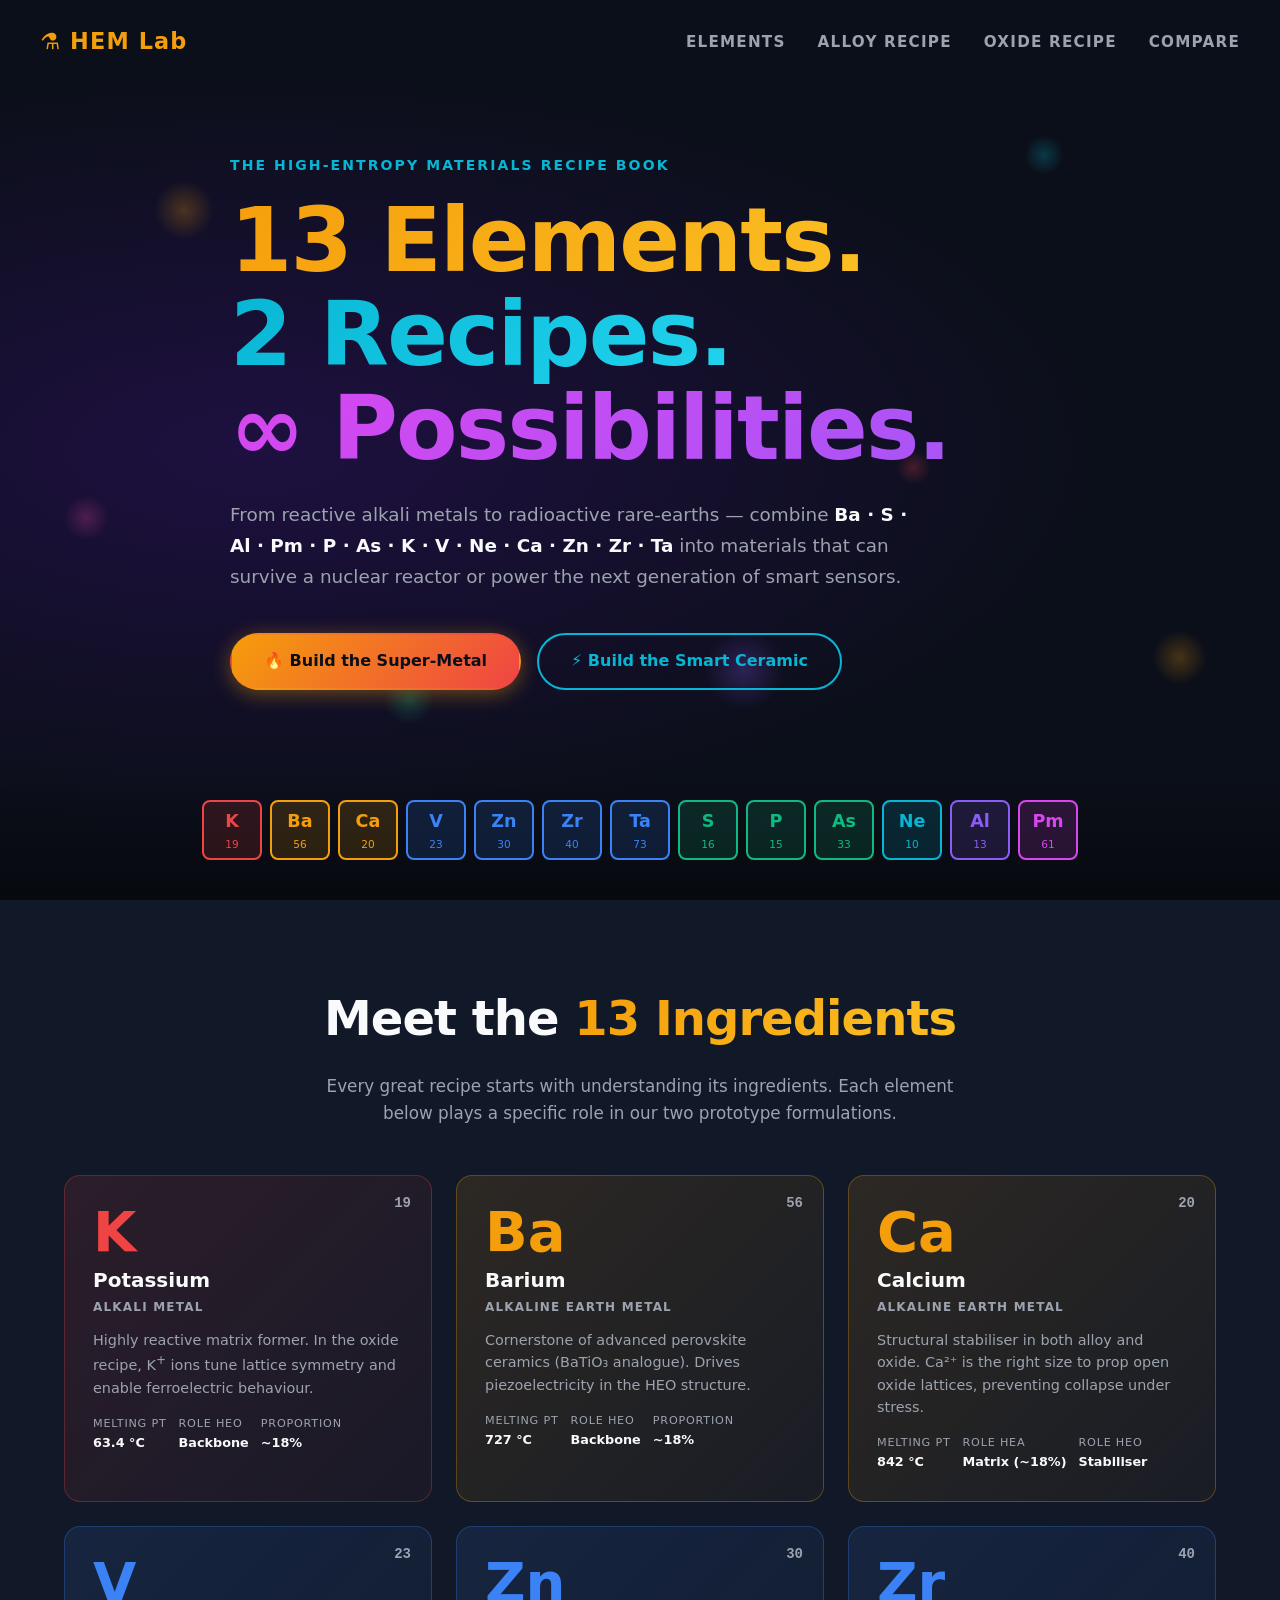
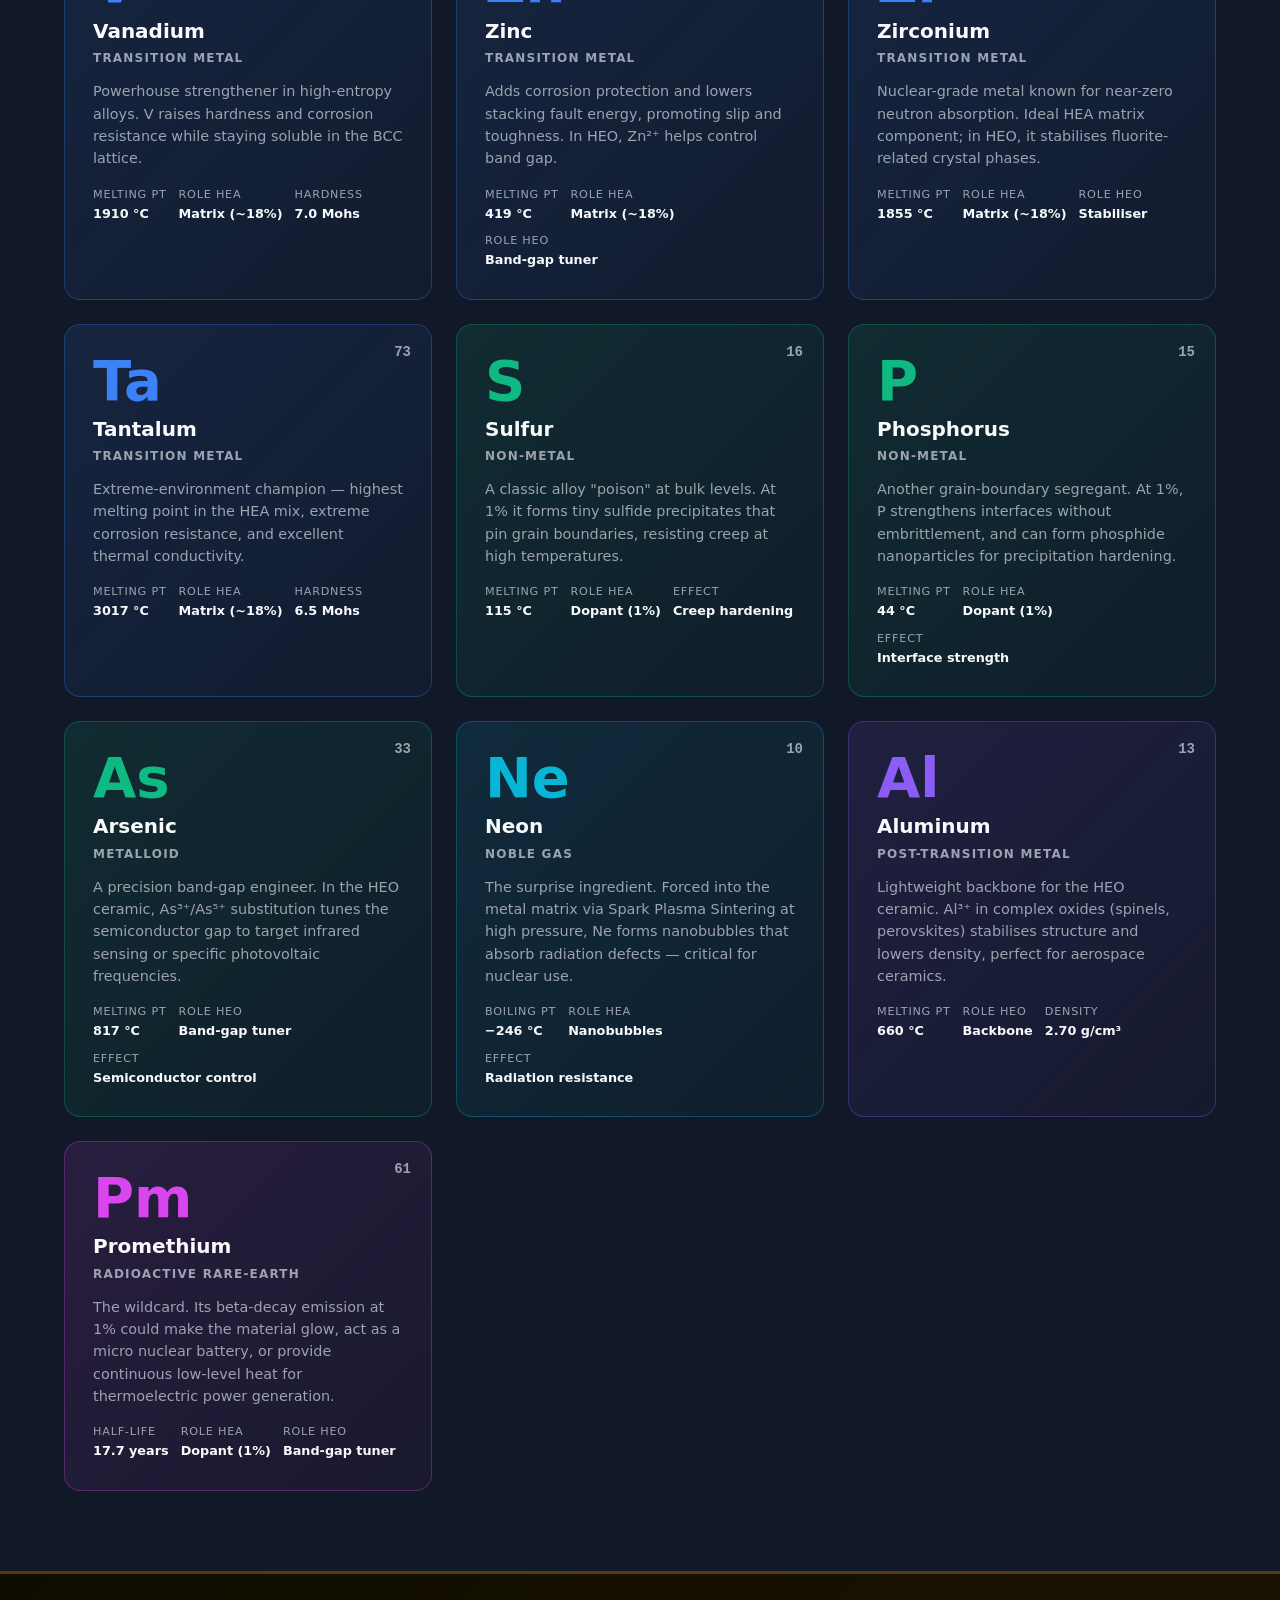
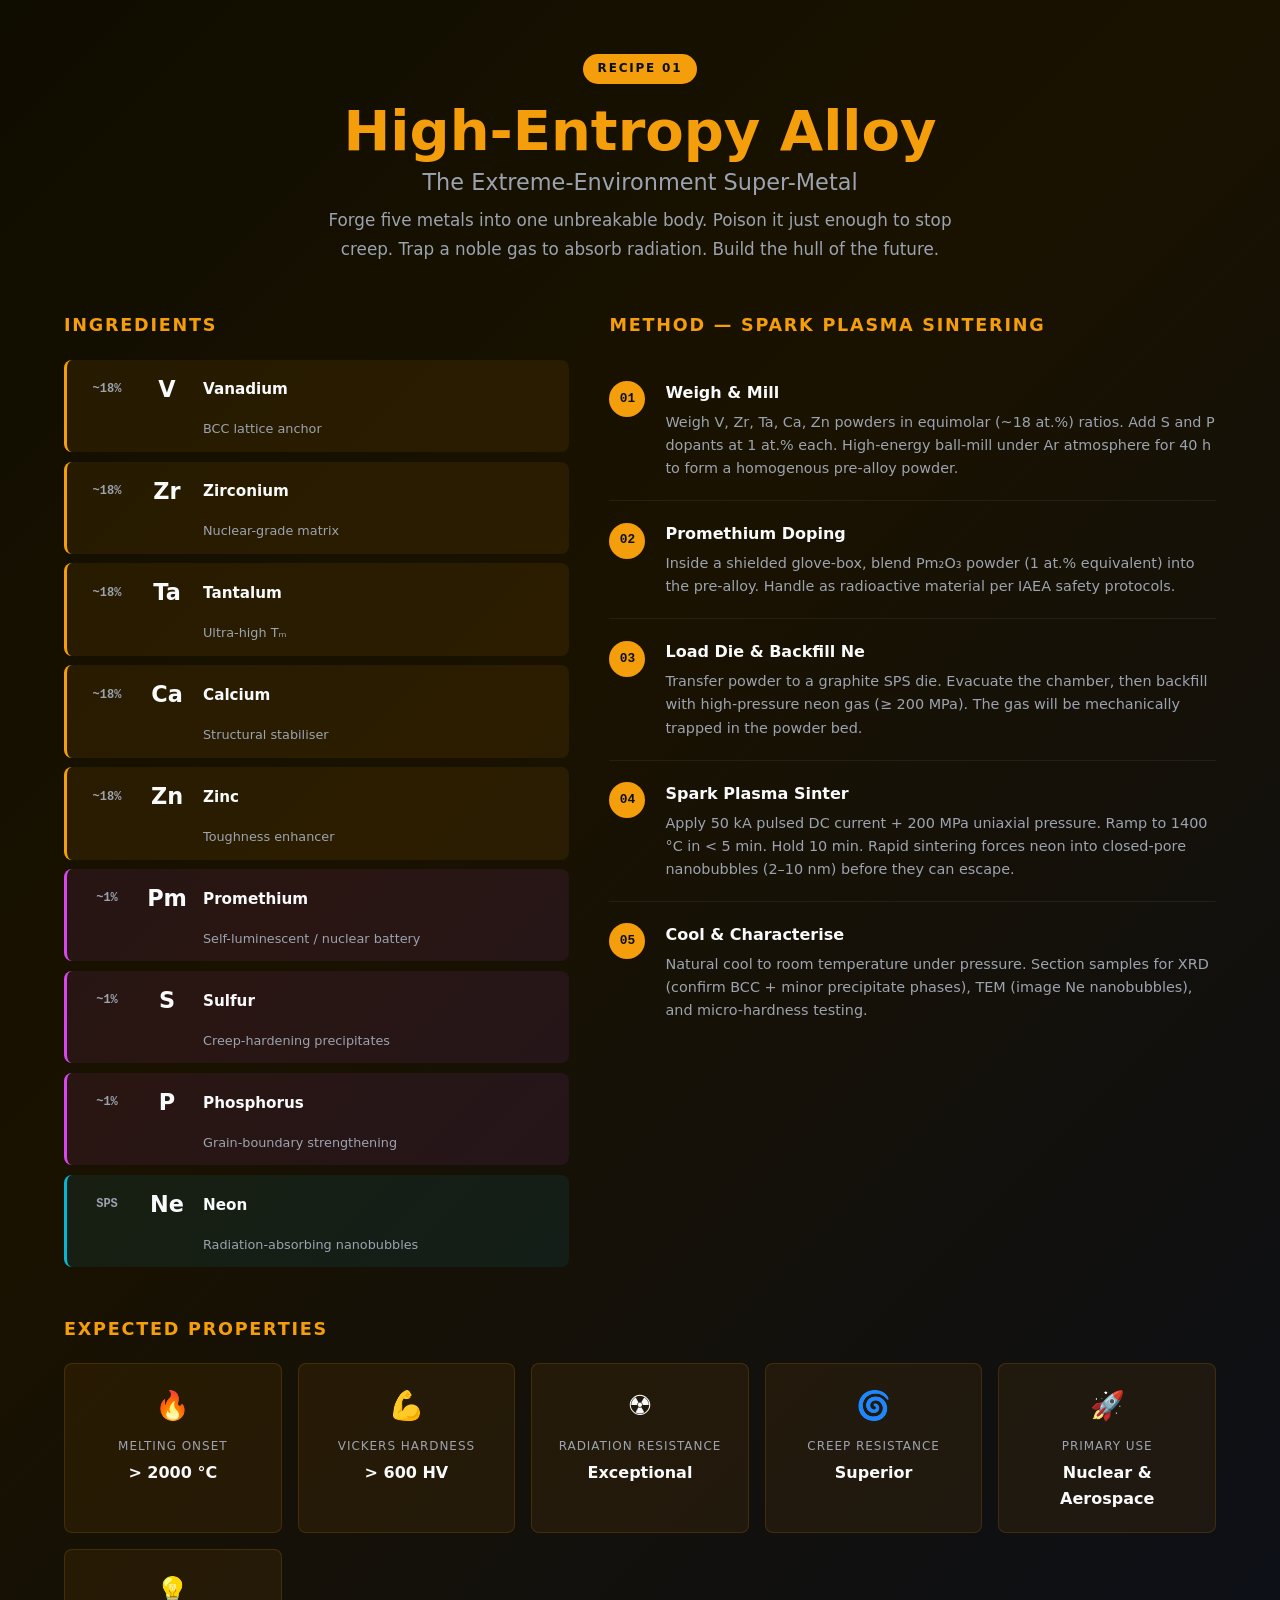
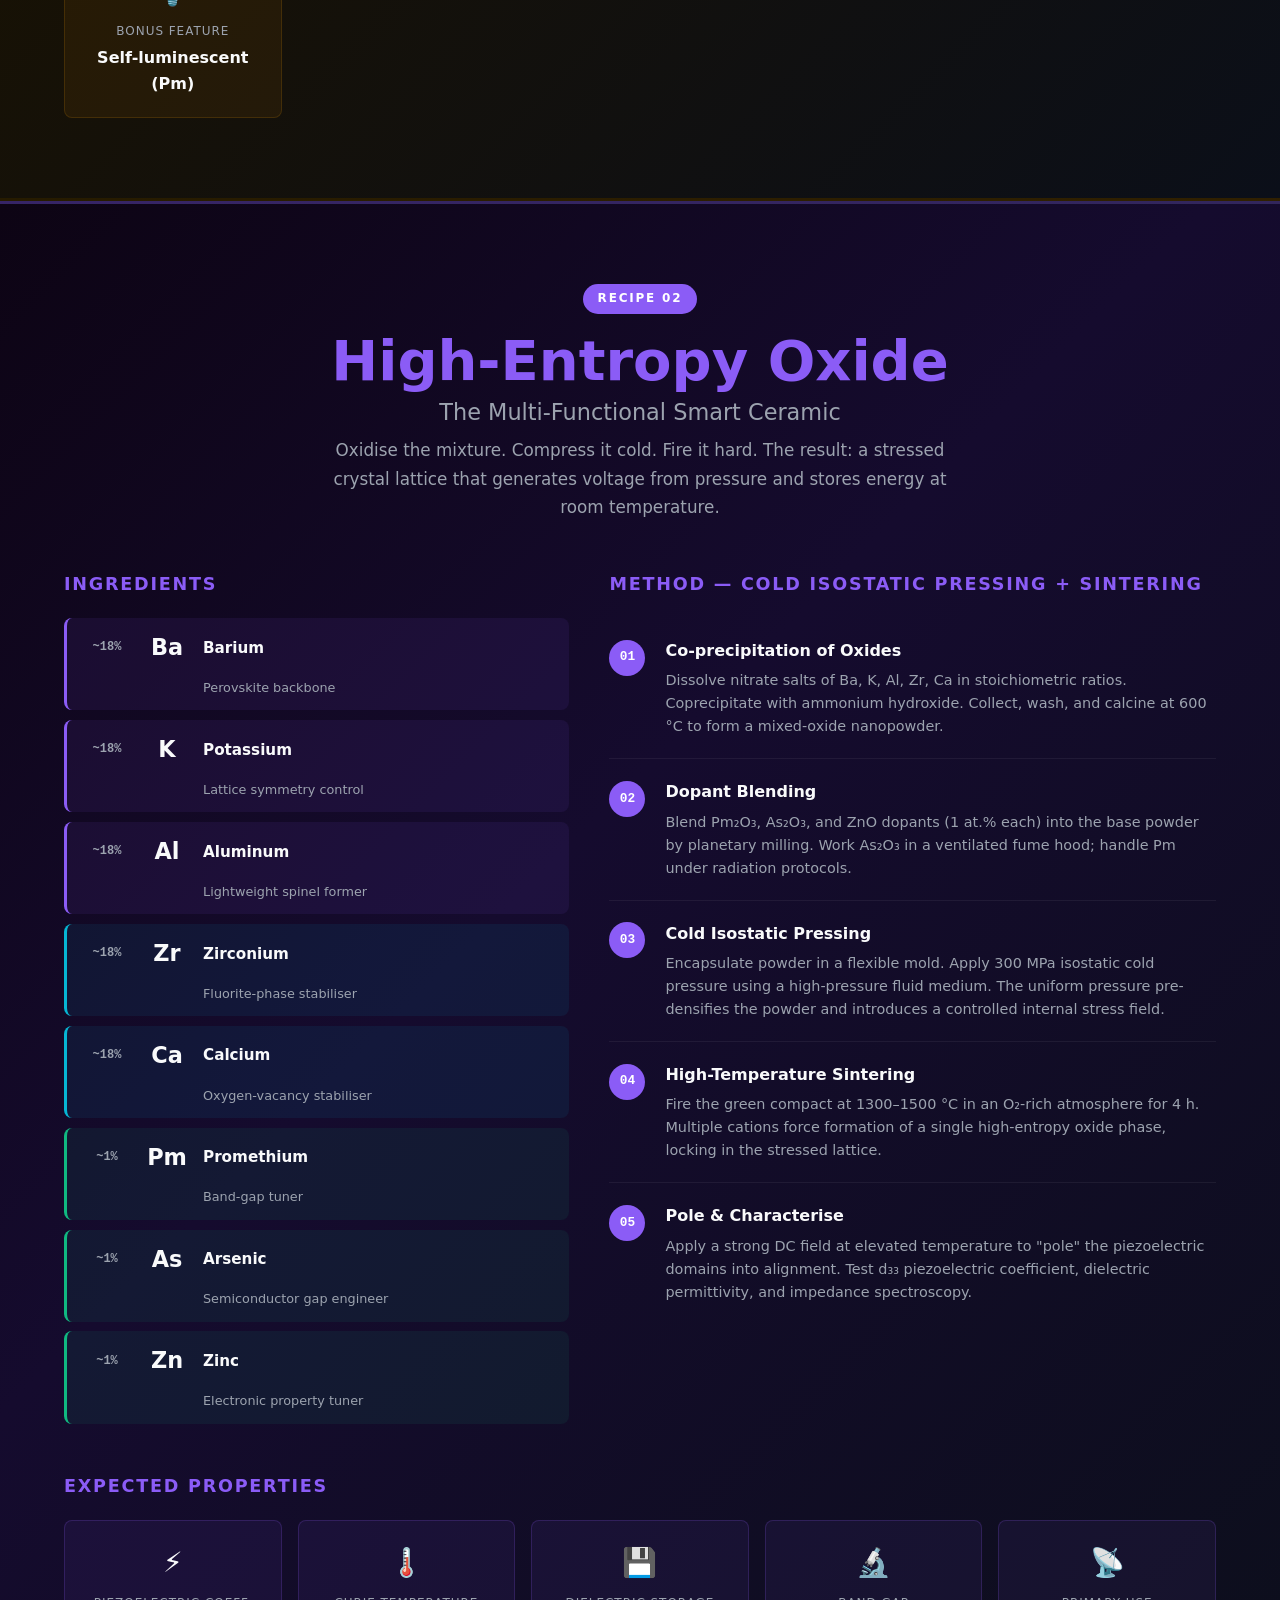
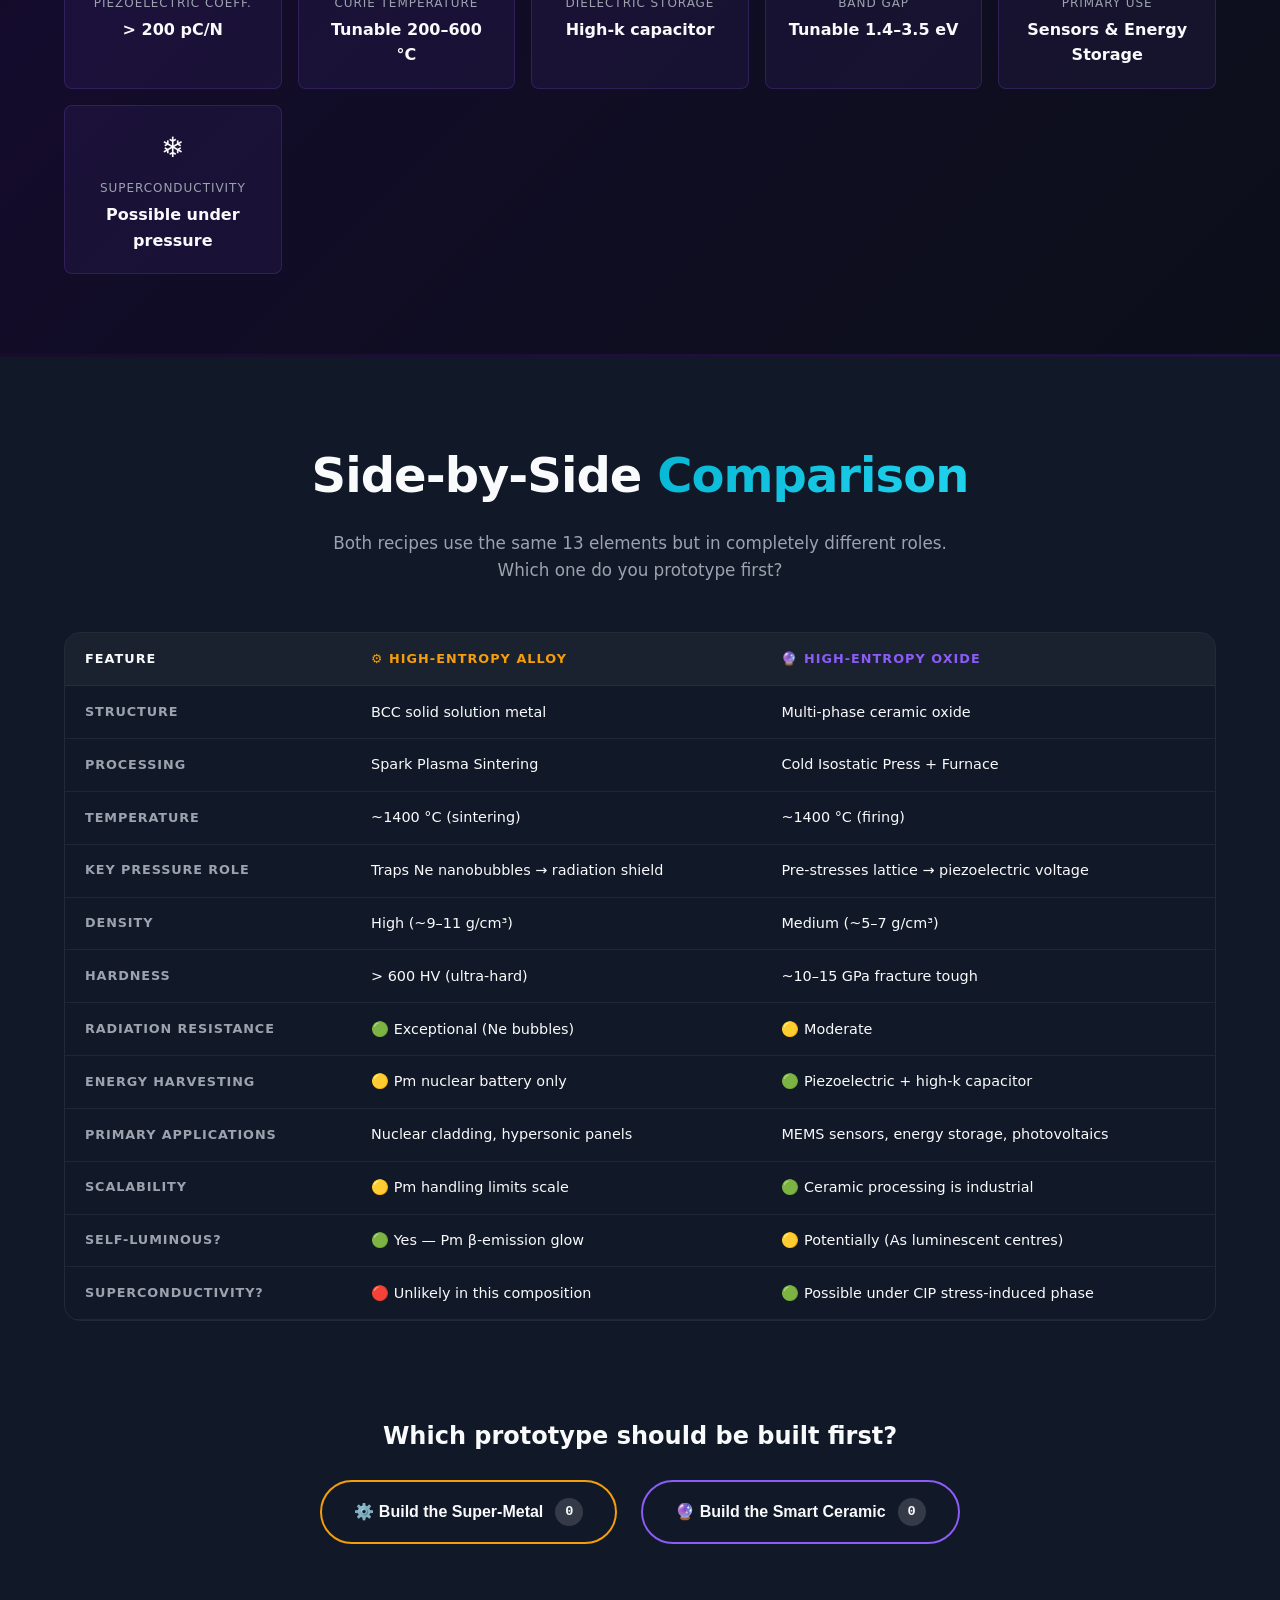
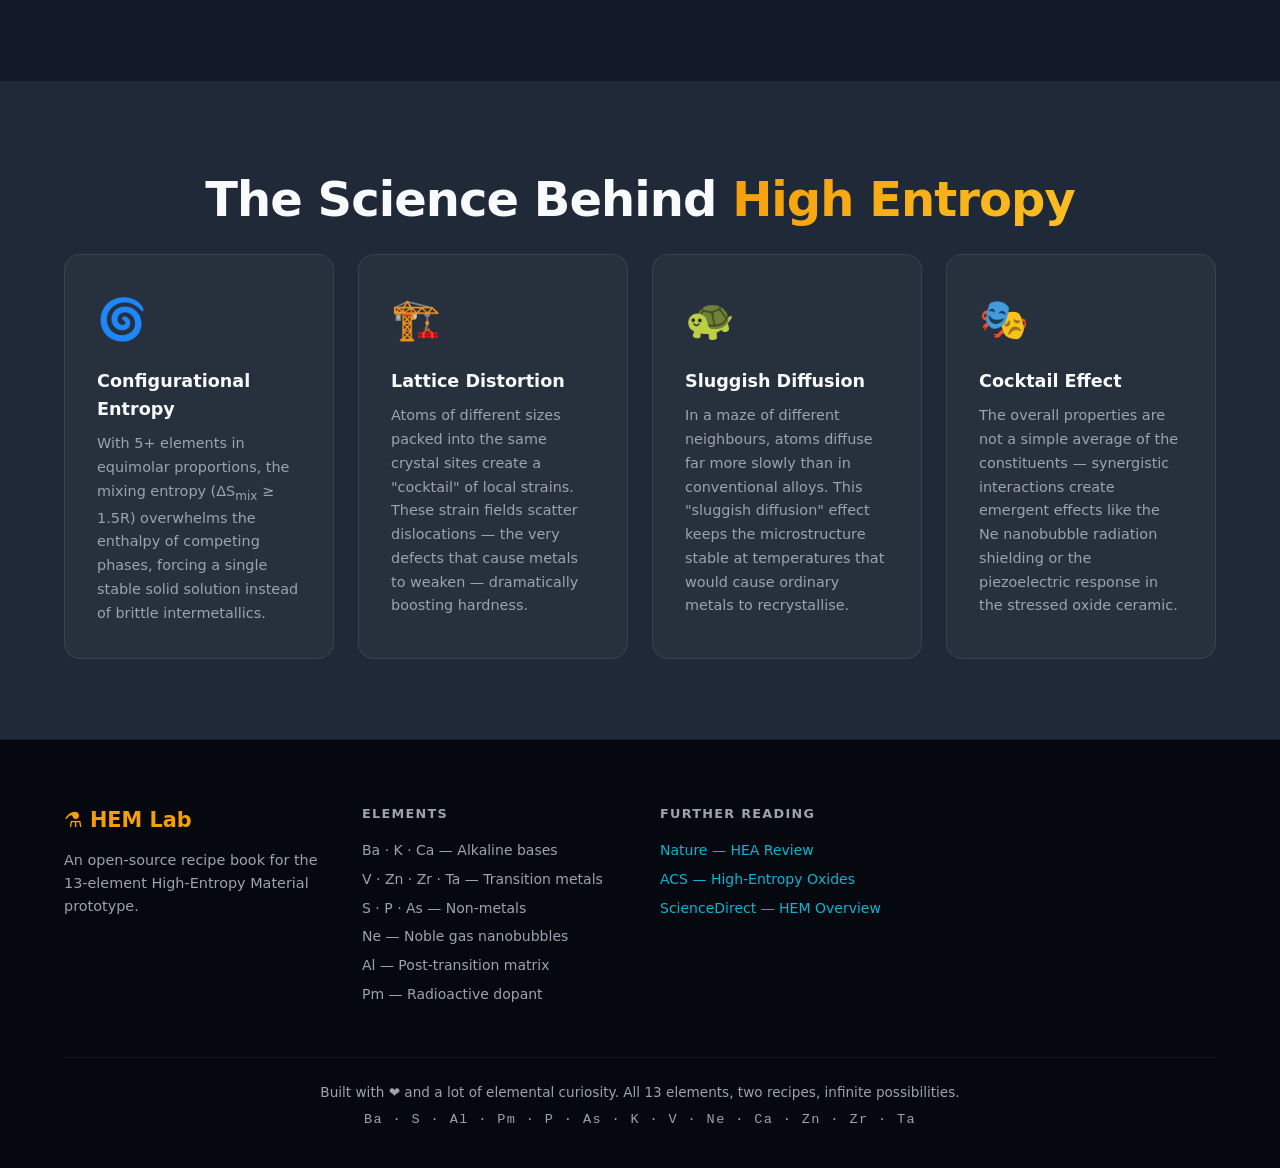
==== index.html @ 2207fe78 "Add alien technology angle per new requirement Co-authored-by: www-infinity <267207412+www-infinity@" ====
<!DOCTYPE html>
<html lang="en">
<head>
  <meta charset="UTF-8" />
  <meta name="viewport" content="width=device-width, initial-scale=1.0" />
  <title>HEM Recipe Book — 13 Elements, Infinite Possibilities</title>
  <link rel="stylesheet" href="styles.css" />
</head>
<body>

  <!-- ═══════════════════════════════════════════════════════════ HERO -->
  <header class="hero">
    <div class="hero__particles" aria-hidden="true">
      <span class="particle" style="--x:12%;--y:20%;--s:60px;--c:#f59e0b;--d:0s"></span>
      <span class="particle" style="--x:80%;--y:15%;--s:40px;--c:#06b6d4;--d:.8s"></span>
      <span class="particle" style="--x:55%;--y:70%;--s:80px;--c:#8b5cf6;--d:1.4s"></span>
      <span class="particle" style="--x:30%;--y:75%;--s:50px;--c:#10b981;--d:.3s"></span>
      <span class="particle" style="--x:70%;--y:50%;--s:35px;--c:#ef4444;--d:1s"></span>
      <span class="particle" style="--x:5%;--y:55%;--s:45px;--c:#ec4899;--d:.6s"></span>
      <span class="particle" style="--x:90%;--y:70%;--s:55px;--c:#f59e0b;--d:1.8s"></span>
    </div>

    <nav class="nav" aria-label="Main navigation">
      <div class="nav__logo">⚗️ HEM Lab</div>
      <ul class="nav__links">
        <li><a href="#elements">Elements</a></li>
        <li><a href="#recipe-hea">Alloy Recipe</a></li>
        <li><a href="#recipe-heo">Oxide Recipe</a></li>
        <li><a href="#compare">Compare</a></li>
      </ul>
    </nav>

    <div class="hero__content">
      <p class="hero__eyebrow">The High-Entropy Materials Recipe Book</p>
      <h1 class="hero__title">
        <span class="highlight highlight--gold">13 Elements.</span><br />
        <span class="highlight highlight--cyan">2 Recipes.</span><br />
        <span class="highlight highlight--magenta">∞ Possibilities.</span>
      </h1>
      <p class="hero__subtitle">
        From reactive alkali metals to radioactive rare-earths — combine
        <strong>Ba · S · Al · Pm · P · As · K · V · Ne · Ca · Zn · Zr · Ta</strong>
        into materials that can survive a nuclear reactor or power the next generation of smart sensors.
      </p>
      <div class="hero__cta-group">
        <a href="#recipe-hea" class="btn btn--primary">🔥 Build the Super-Metal</a>
        <a href="#recipe-heo" class="btn btn--secondary">⚡ Build the Smart Ceramic</a>
      </div>
    </div>

    <div class="periodic-strip" aria-label="The 13 elements at a glance">
      <div class="element-chip element-chip--alkali"   title="Potassium — Alkali Metal">K<sub>19</sub></div>
      <div class="element-chip element-chip--alkaline" title="Barium — Alkaline Earth">Ba<sub>56</sub></div>
      <div class="element-chip element-chip--alkaline" title="Calcium — Alkaline Earth">Ca<sub>20</sub></div>
      <div class="element-chip element-chip--transition" title="Vanadium — Transition Metal">V<sub>23</sub></div>
      <div class="element-chip element-chip--transition" title="Zinc — Transition Metal">Zn<sub>30</sub></div>
      <div class="element-chip element-chip--transition" title="Zirconium — Transition Metal">Zr<sub>40</sub></div>
      <div class="element-chip element-chip--transition" title="Tantalum — Transition Metal">Ta<sub>73</sub></div>
      <div class="element-chip element-chip--nonmetal"  title="Sulfur — Non-Metal">S<sub>16</sub></div>
      <div class="element-chip element-chip--nonmetal"  title="Phosphorus — Non-Metal">P<sub>15</sub></div>
      <div class="element-chip element-chip--nonmetal"  title="Arsenic — Non-Metal/Metalloid">As<sub>33</sub></div>
      <div class="element-chip element-chip--noble"    title="Neon — Noble Gas">Ne<sub>10</sub></div>
      <div class="element-chip element-chip--post"     title="Aluminum — Post-Transition Metal">Al<sub>13</sub></div>
      <div class="element-chip element-chip--rare"     title="Promethium — Radioactive Rare-Earth">Pm<sub>61</sub></div>
    </div>
  </header>

  <main>

    <!-- ══════════════════════════════════════════════════ ELEMENTS -->
    <section id="elements" class="section section--dark">
      <div class="container">
        <h2 class="section__title">Meet the <span class="highlight highlight--gold">13 Ingredients</span></h2>
        <p class="section__intro">
          Every great recipe starts with understanding its ingredients.
          Each element below plays a specific role in our two prototype formulations.
        </p>
        <div class="elements-grid">

          <!-- Alkali -->
          <article class="element-card element-card--alkali">
            <div class="element-card__symbol">K</div>
            <div class="element-card__number">19</div>
            <div class="element-card__name">Potassium</div>
            <div class="element-card__category">Alkali Metal</div>
            <p class="element-card__role">Highly reactive matrix former. In the oxide recipe, K<sup>+</sup> ions tune lattice symmetry and enable ferroelectric behaviour.</p>
            <ul class="element-card__stats">
              <li><span>Melting Pt</span><strong>63.4 °C</strong></li>
              <li><span>Role HEO</span><strong>Backbone</strong></li>
              <li><span>Proportion</span><strong>~18%</strong></li>
            </ul>
          </article>

          <article class="element-card element-card--alkaline">
            <div class="element-card__symbol">Ba</div>
            <div class="element-card__number">56</div>
            <div class="element-card__name">Barium</div>
            <div class="element-card__category">Alkaline Earth Metal</div>
            <p class="element-card__role">Cornerstone of advanced perovskite ceramics (BaTiO₃ analogue). Drives piezoelectricity in the HEO structure.</p>
            <ul class="element-card__stats">
              <li><span>Melting Pt</span><strong>727 °C</strong></li>
              <li><span>Role HEO</span><strong>Backbone</strong></li>
              <li><span>Proportion</span><strong>~18%</strong></li>
            </ul>
          </article>

          <article class="element-card element-card--alkaline">
            <div class="element-card__symbol">Ca</div>
            <div class="element-card__number">20</div>
            <div class="element-card__name">Calcium</div>
            <div class="element-card__category">Alkaline Earth Metal</div>
            <p class="element-card__role">Structural stabiliser in both alloy and oxide. Ca²⁺ is the right size to prop open oxide lattices, preventing collapse under stress.</p>
            <ul class="element-card__stats">
              <li><span>Melting Pt</span><strong>842 °C</strong></li>
              <li><span>Role HEA</span><strong>Matrix (~18%)</strong></li>
              <li><span>Role HEO</span><strong>Stabiliser</strong></li>
            </ul>
          </article>

          <article class="element-card element-card--transition">
            <div class="element-card__symbol">V</div>
            <div class="element-card__number">23</div>
            <div class="element-card__name">Vanadium</div>
            <div class="element-card__category">Transition Metal</div>
            <p class="element-card__role">Powerhouse strengthener in high-entropy alloys. V raises hardness and corrosion resistance while staying soluble in the BCC lattice.</p>
            <ul class="element-card__stats">
              <li><span>Melting Pt</span><strong>1910 °C</strong></li>
              <li><span>Role HEA</span><strong>Matrix (~18%)</strong></li>
              <li><span>Hardness</span><strong>7.0 Mohs</strong></li>
            </ul>
          </article>

          <article class="element-card element-card--transition">
            <div class="element-card__symbol">Zn</div>
            <div class="element-card__number">30</div>
            <div class="element-card__name">Zinc</div>
            <div class="element-card__category">Transition Metal</div>
            <p class="element-card__role">Adds corrosion protection and lowers stacking fault energy, promoting slip and toughness. In HEO, Zn²⁺ helps control band gap.</p>
            <ul class="element-card__stats">
              <li><span>Melting Pt</span><strong>419 °C</strong></li>
              <li><span>Role HEA</span><strong>Matrix (~18%)</strong></li>
              <li><span>Role HEO</span><strong>Band-gap tuner</strong></li>
            </ul>
          </article>

          <article class="element-card element-card--transition">
            <div class="element-card__symbol">Zr</div>
            <div class="element-card__number">40</div>
            <div class="element-card__name">Zirconium</div>
            <div class="element-card__category">Transition Metal</div>
            <p class="element-card__role">Nuclear-grade metal known for near-zero neutron absorption. Ideal HEA matrix component; in HEO, it stabilises fluorite-related crystal phases.</p>
            <ul class="element-card__stats">
              <li><span>Melting Pt</span><strong>1855 °C</strong></li>
              <li><span>Role HEA</span><strong>Matrix (~18%)</strong></li>
              <li><span>Role HEO</span><strong>Stabiliser</strong></li>
            </ul>
          </article>

          <article class="element-card element-card--transition">
            <div class="element-card__symbol">Ta</div>
            <div class="element-card__number">73</div>
            <div class="element-card__name">Tantalum</div>
            <div class="element-card__category">Transition Metal</div>
            <p class="element-card__role">Extreme-environment champion — highest melting point in the HEA mix, extreme corrosion resistance, and excellent thermal conductivity.</p>
            <ul class="element-card__stats">
              <li><span>Melting Pt</span><strong>3017 °C</strong></li>
              <li><span>Role HEA</span><strong>Matrix (~18%)</strong></li>
              <li><span>Hardness</span><strong>6.5 Mohs</strong></li>
            </ul>
          </article>

          <article class="element-card element-card--nonmetal">
            <div class="element-card__symbol">S</div>
            <div class="element-card__number">16</div>
            <div class="element-card__name">Sulfur</div>
            <div class="element-card__category">Non-Metal</div>
            <p class="element-card__role">A classic alloy "poison" at bulk levels. At 1% it forms tiny sulfide precipitates that pin grain boundaries, resisting creep at high temperatures.</p>
            <ul class="element-card__stats">
              <li><span>Melting Pt</span><strong>115 °C</strong></li>
              <li><span>Role HEA</span><strong>Dopant (1%)</strong></li>
              <li><span>Effect</span><strong>Creep hardening</strong></li>
            </ul>
          </article>

          <article class="element-card element-card--nonmetal">
            <div class="element-card__symbol">P</div>
            <div class="element-card__number">15</div>
            <div class="element-card__name">Phosphorus</div>
            <div class="element-card__category">Non-Metal</div>
            <p class="element-card__role">Another grain-boundary segregant. At 1%, P strengthens interfaces without embrittlement, and can form phosphide nanoparticles for precipitation hardening.</p>
            <ul class="element-card__stats">
              <li><span>Melting Pt</span><strong>44 °C</strong></li>
              <li><span>Role HEA</span><strong>Dopant (1%)</strong></li>
              <li><span>Effect</span><strong>Interface strength</strong></li>
            </ul>
          </article>

          <article class="element-card element-card--nonmetal">
            <div class="element-card__symbol">As</div>
            <div class="element-card__number">33</div>
            <div class="element-card__name">Arsenic</div>
            <div class="element-card__category">Metalloid</div>
            <p class="element-card__role">A precision band-gap engineer. In the HEO ceramic, As³⁺/As⁵⁺ substitution tunes the semiconductor gap to target infrared sensing or specific photovoltaic frequencies.</p>
            <ul class="element-card__stats">
              <li><span>Melting Pt</span><strong>817 °C</strong></li>
              <li><span>Role HEO</span><strong>Band-gap tuner</strong></li>
              <li><span>Effect</span><strong>Semiconductor control</strong></li>
            </ul>
          </article>

          <article class="element-card element-card--noble">
            <div class="element-card__symbol">Ne</div>
            <div class="element-card__number">10</div>
            <div class="element-card__name">Neon</div>
            <div class="element-card__category">Noble Gas</div>
            <p class="element-card__role">The surprise ingredient. Forced into the metal matrix via Spark Plasma Sintering at high pressure, Ne forms nanobubbles that absorb radiation defects — critical for nuclear use.</p>
            <ul class="element-card__stats">
              <li><span>Boiling Pt</span><strong>−246 °C</strong></li>
              <li><span>Role HEA</span><strong>Nanobubbles</strong></li>
              <li><span>Effect</span><strong>Radiation resistance</strong></li>
            </ul>
          </article>

          <article class="element-card element-card--post">
            <div class="element-card__symbol">Al</div>
            <div class="element-card__number">13</div>
            <div class="element-card__name">Aluminum</div>
            <div class="element-card__category">Post-Transition Metal</div>
            <p class="element-card__role">Lightweight backbone for the HEO ceramic. Al³⁺ in complex oxides (spinels, perovskites) stabilises structure and lowers density, perfect for aerospace ceramics.</p>
            <ul class="element-card__stats">
              <li><span>Melting Pt</span><strong>660 °C</strong></li>
              <li><span>Role HEO</span><strong>Backbone</strong></li>
              <li><span>Density</span><strong>2.70 g/cm³</strong></li>
            </ul>
          </article>

          <article class="element-card element-card--rare">
            <div class="element-card__symbol">Pm</div>
            <div class="element-card__number">61</div>
            <div class="element-card__name">Promethium</div>
            <div class="element-card__category">Radioactive Rare-Earth</div>
            <p class="element-card__role">The wildcard. Its beta-decay emission at 1% could make the material glow, act as a micro nuclear battery, or provide continuous low-level heat for thermoelectric power generation.</p>
            <ul class="element-card__stats">
              <li><span>Half-life</span><strong>17.7 years</strong></li>
              <li><span>Role HEA</span><strong>Dopant (1%)</strong></li>
              <li><span>Role HEO</span><strong>Band-gap tuner</strong></li>
            </ul>
          </article>

        </div>
      </div>
    </section>

    <!-- ════════════════════════════════════════════════ RECIPE 1: HEA -->
    <section id="recipe-hea" class="section section--hea">
      <div class="container">
        <div class="recipe-header">
          <div class="recipe-header__badge">Recipe 01</div>
          <h2 class="recipe-header__title">
            High-Entropy Alloy
            <span class="recipe-header__subtitle">The Extreme-Environment Super-Metal</span>
          </h2>
          <p class="recipe-header__tagline">
            Forge five metals into one unbreakable body. Poison it just enough to stop creep.
            Trap a noble gas to absorb radiation. Build the hull of the future.
          </p>
        </div>

        <div class="recipe-layout">
          <div class="recipe-ingredients">
            <h3>Ingredients</h3>
            <div class="ingredient-list">
              <div class="ingredient ingredient--bulk">
                <div class="ingredient__pct">~18%</div>
                <div class="ingredient__symbol">V</div>
                <div class="ingredient__name">Vanadium</div>
                <div class="ingredient__note">BCC lattice anchor</div>
              </div>
              <div class="ingredient ingredient--bulk">
                <div class="ingredient__pct">~18%</div>
                <div class="ingredient__symbol">Zr</div>
                <div class="ingredient__name">Zirconium</div>
                <div class="ingredient__note">Nuclear-grade matrix</div>
              </div>
              <div class="ingredient ingredient--bulk">
                <div class="ingredient__pct">~18%</div>
                <div class="ingredient__symbol">Ta</div>
                <div class="ingredient__name">Tantalum</div>
                <div class="ingredient__note">Ultra-high Tₘ</div>
              </div>
              <div class="ingredient ingredient--bulk">
                <div class="ingredient__pct">~18%</div>
                <div class="ingredient__symbol">Ca</div>
                <div class="ingredient__name">Calcium</div>
                <div class="ingredient__note">Structural stabiliser</div>
              </div>
              <div class="ingredient ingredient--bulk">
                <div class="ingredient__pct">~18%</div>
                <div class="ingredient__symbol">Zn</div>
                <div class="ingredient__name">Zinc</div>
                <div class="ingredient__note">Toughness enhancer</div>
              </div>
              <div class="ingredient ingredient--dopant">
                <div class="ingredient__pct">~1%</div>
                <div class="ingredient__symbol">Pm</div>
                <div class="ingredient__name">Promethium</div>
                <div class="ingredient__note">Self-luminescent / nuclear battery</div>
              </div>
              <div class="ingredient ingredient--dopant">
                <div class="ingredient__pct">~1%</div>
                <div class="ingredient__symbol">S</div>
                <div class="ingredient__name">Sulfur</div>
                <div class="ingredient__note">Creep-hardening precipitates</div>
              </div>
              <div class="ingredient ingredient--dopant">
                <div class="ingredient__pct">~1%</div>
                <div class="ingredient__symbol">P</div>
                <div class="ingredient__name">Phosphorus</div>
                <div class="ingredient__note">Grain-boundary strengthening</div>
              </div>
              <div class="ingredient ingredient--special">
                <div class="ingredient__pct">SPS</div>
                <div class="ingredient__symbol">Ne</div>
                <div class="ingredient__name">Neon</div>
                <div class="ingredient__note">Radiation-absorbing nanobubbles</div>
              </div>
            </div>
          </div>

          <div class="recipe-steps">
            <h3>Method — Spark Plasma Sintering</h3>
            <ol class="steps">
              <li class="step">
                <span class="step__num">01</span>
                <div>
                  <strong>Weigh & Mill</strong>
                  <p>Weigh V, Zr, Ta, Ca, Zn powders in equimolar (~18 at.%) ratios. Add S and P dopants at 1 at.% each. High-energy ball-mill under Ar atmosphere for 40 h to form a homogenous pre-alloy powder.</p>
                </div>
              </li>
              <li class="step">
                <span class="step__num">02</span>
                <div>
                  <strong>Promethium Doping</strong>
                  <p>Inside a shielded glove-box, blend Pm₂O₃ powder (1 at.% equivalent) into the pre-alloy. Handle as radioactive material per IAEA safety protocols.</p>
                </div>
              </li>
              <li class="step">
                <span class="step__num">03</span>
                <div>
                  <strong>Load Die &amp; Backfill Ne</strong>
                  <p>Transfer powder to a graphite SPS die. Evacuate the chamber, then backfill with high-pressure neon gas (≥ 200 MPa). The gas will be mechanically trapped in the powder bed.</p>
                </div>
              </li>
              <li class="step">
                <span class="step__num">04</span>
                <div>
                  <strong>Spark Plasma Sinter</strong>
                  <p>Apply 50 kA pulsed DC current + 200 MPa uniaxial pressure. Ramp to 1400 °C in &lt; 5 min. Hold 10 min. Rapid sintering forces neon into closed-pore nanobubbles (2–10 nm) before they can escape.</p>
                </div>
              </li>
              <li class="step">
                <span class="step__num">05</span>
                <div>
                  <strong>Cool &amp; Characterise</strong>
                  <p>Natural cool to room temperature under pressure. Section samples for XRD (confirm BCC + minor precipitate phases), TEM (image Ne nanobubbles), and micro-hardness testing.</p>
                </div>
              </li>
            </ol>
          </div>
        </div>

        <div class="recipe-properties">
          <h3>Expected Properties</h3>
          <div class="properties-grid">
            <div class="property">
              <div class="property__icon">🔥</div>
              <div class="property__label">Melting Onset</div>
              <div class="property__value">&gt; 2000 °C</div>
            </div>
            <div class="property">
              <div class="property__icon">💪</div>
              <div class="property__label">Vickers Hardness</div>
              <div class="property__value">&gt; 600 HV</div>
            </div>
            <div class="property">
              <div class="property__icon">☢️</div>
              <div class="property__label">Radiation Resistance</div>
              <div class="property__value">Exceptional</div>
            </div>
            <div class="property">
              <div class="property__icon">🌀</div>
              <div class="property__label">Creep Resistance</div>
              <div class="property__value">Superior</div>
            </div>
            <div class="property">
              <div class="property__icon">🚀</div>
              <div class="property__label">Primary Use</div>
              <div class="property__value">Nuclear &amp; Aerospace</div>
            </div>
            <div class="property">
              <div class="property__icon">💡</div>
              <div class="property__label">Bonus Feature</div>
              <div class="property__value">Self-luminescent (Pm)</div>
            </div>
          </div>
        </div>
      </div>
    </section>

    <!-- ════════════════════════════════════════════════ RECIPE 2: HEO -->
    <section id="recipe-heo" class="section section--heo">
      <div class="container">
        <div class="recipe-header">
          <div class="recipe-header__badge recipe-header__badge--heo">Recipe 02</div>
          <h2 class="recipe-header__title recipe-header__title--heo">
            High-Entropy Oxide
            <span class="recipe-header__subtitle">The Multi-Functional Smart Ceramic</span>
          </h2>
          <p class="recipe-header__tagline">
            Oxidise the mixture. Compress it cold. Fire it hard.
            The result: a stressed crystal lattice that generates voltage from pressure and stores energy at room temperature.
          </p>
        </div>

        <div class="recipe-layout">
          <div class="recipe-ingredients">
            <h3>Ingredients</h3>
            <div class="ingredient-list">
              <div class="ingredient ingredient--bulk ingredient--heo-bulk">
                <div class="ingredient__pct">~18%</div>
                <div class="ingredient__symbol">Ba</div>
                <div class="ingredient__name">Barium</div>
                <div class="ingredient__note">Perovskite backbone</div>
              </div>
              <div class="ingredient ingredient--bulk ingredient--heo-bulk">
                <div class="ingredient__pct">~18%</div>
                <div class="ingredient__symbol">K</div>
                <div class="ingredient__name">Potassium</div>
                <div class="ingredient__note">Lattice symmetry control</div>
              </div>
              <div class="ingredient ingredient--bulk ingredient--heo-bulk">
                <div class="ingredient__pct">~18%</div>
                <div class="ingredient__symbol">Al</div>
                <div class="ingredient__name">Aluminum</div>
                <div class="ingredient__note">Lightweight spinel former</div>
              </div>
              <div class="ingredient ingredient--stabiliser">
                <div class="ingredient__pct">~18%</div>
                <div class="ingredient__symbol">Zr</div>
                <div class="ingredient__name">Zirconium</div>
                <div class="ingredient__note">Fluorite-phase stabiliser</div>
              </div>
              <div class="ingredient ingredient--stabiliser">
                <div class="ingredient__pct">~18%</div>
                <div class="ingredient__symbol">Ca</div>
                <div class="ingredient__name">Calcium</div>
                <div class="ingredient__note">Oxygen-vacancy stabiliser</div>
              </div>
              <div class="ingredient ingredient--tuner">
                <div class="ingredient__pct">~1%</div>
                <div class="ingredient__symbol">Pm</div>
                <div class="ingredient__name">Promethium</div>
                <div class="ingredient__note">Band-gap tuner</div>
              </div>
              <div class="ingredient ingredient--tuner">
                <div class="ingredient__pct">~1%</div>
                <div class="ingredient__symbol">As</div>
                <div class="ingredient__name">Arsenic</div>
                <div class="ingredient__note">Semiconductor gap engineer</div>
              </div>
              <div class="ingredient ingredient--tuner">
                <div class="ingredient__pct">~1%</div>
                <div class="ingredient__symbol">Zn</div>
                <div class="ingredient__name">Zinc</div>
                <div class="ingredient__note">Electronic property tuner</div>
              </div>
            </div>
          </div>

          <div class="recipe-steps">
            <h3>Method — Cold Isostatic Pressing + Sintering</h3>
            <ol class="steps">
              <li class="step">
                <span class="step__num step__num--heo">01</span>
                <div>
                  <strong>Co-precipitation of Oxides</strong>
                  <p>Dissolve nitrate salts of Ba, K, Al, Zr, Ca in stoichiometric ratios. Coprecipitate with ammonium hydroxide. Collect, wash, and calcine at 600 °C to form a mixed-oxide nanopowder.</p>
                </div>
              </li>
              <li class="step">
                <span class="step__num step__num--heo">02</span>
                <div>
                  <strong>Dopant Blending</strong>
                  <p>Blend Pm₂O₃, As₂O₃, and ZnO dopants (1 at.% each) into the base powder by planetary milling. Work As₂O₃ in a ventilated fume hood; handle Pm under radiation protocols.</p>
                </div>
              </li>
              <li class="step">
                <span class="step__num step__num--heo">03</span>
                <div>
                  <strong>Cold Isostatic Pressing</strong>
                  <p>Encapsulate powder in a flexible mold. Apply 300 MPa isostatic cold pressure using a high-pressure fluid medium. The uniform pressure pre-densifies the powder and introduces a controlled internal stress field.</p>
                </div>
              </li>
              <li class="step">
                <span class="step__num step__num--heo">04</span>
                <div>
                  <strong>High-Temperature Sintering</strong>
                  <p>Fire the green compact at 1300–1500 °C in an O₂-rich atmosphere for 4 h. Multiple cations force formation of a single high-entropy oxide phase, locking in the stressed lattice.</p>
                </div>
              </li>
              <li class="step">
                <span class="step__num step__num--heo">05</span>
                <div>
                  <strong>Pole &amp; Characterise</strong>
                  <p>Apply a strong DC field at elevated temperature to "pole" the piezoelectric domains into alignment. Test d₃₃ piezoelectric coefficient, dielectric permittivity, and impedance spectroscopy.</p>
                </div>
              </li>
            </ol>
          </div>
        </div>

        <div class="recipe-properties recipe-properties--heo">
          <h3>Expected Properties</h3>
          <div class="properties-grid">
            <div class="property property--heo">
              <div class="property__icon">⚡</div>
              <div class="property__label">Piezoelectric Coeff.</div>
              <div class="property__value">&gt; 200 pC/N</div>
            </div>
            <div class="property property--heo">
              <div class="property__icon">🌡️</div>
              <div class="property__label">Curie Temperature</div>
              <div class="property__value">Tunable 200–600 °C</div>
            </div>
            <div class="property property--heo">
              <div class="property__icon">💾</div>
              <div class="property__label">Dielectric Storage</div>
              <div class="property__value">High-k capacitor</div>
            </div>
            <div class="property property--heo">
              <div class="property__icon">🔬</div>
              <div class="property__label">Band Gap</div>
              <div class="property__value">Tunable 1.4–3.5 eV</div>
            </div>
            <div class="property property--heo">
              <div class="property__icon">📡</div>
              <div class="property__label">Primary Use</div>
              <div class="property__value">Sensors &amp; Energy Storage</div>
            </div>
            <div class="property property--heo">
              <div class="property__icon">❄️</div>
              <div class="property__label">Superconductivity</div>
              <div class="property__value">Possible under pressure</div>
            </div>
          </div>
        </div>
      </div>
    </section>

    <!-- ══════════════════════════════════════════════ COMPARISON -->
    <section id="compare" class="section section--dark">
      <div class="container">
        <h2 class="section__title">Side-by-Side <span class="highlight highlight--cyan">Comparison</span></h2>
        <p class="section__intro">Both recipes use the same 13 elements but in completely different roles. Which one do you prototype first?</p>

        <div class="compare-table-wrapper">
          <table class="compare-table">
            <thead>
              <tr>
                <th>Feature</th>
                <th class="th--hea">⚙️ High-Entropy Alloy</th>
                <th class="th--heo">🔮 High-Entropy Oxide</th>
              </tr>
            </thead>
            <tbody>
              <tr>
                <td>Structure</td>
                <td>BCC solid solution metal</td>
                <td>Multi-phase ceramic oxide</td>
              </tr>
              <tr>
                <td>Processing</td>
                <td>Spark Plasma Sintering</td>
                <td>Cold Isostatic Press + Furnace</td>
              </tr>
              <tr>
                <td>Temperature</td>
                <td>~1400 °C (sintering)</td>
                <td>~1400 °C (firing)</td>
              </tr>
              <tr>
                <td>Key Pressure Role</td>
                <td>Traps Ne nanobubbles → radiation shield</td>
                <td>Pre-stresses lattice → piezoelectric voltage</td>
              </tr>
              <tr>
                <td>Density</td>
                <td>High (~9–11 g/cm³)</td>
                <td>Medium (~5–7 g/cm³)</td>
              </tr>
              <tr>
                <td>Hardness</td>
                <td>&gt; 600 HV (ultra-hard)</td>
                <td>~10–15 GPa fracture tough</td>
              </tr>
              <tr>
                <td>Radiation Resistance</td>
                <td>🟢 Exceptional (Ne bubbles)</td>
                <td>🟡 Moderate</td>
              </tr>
              <tr>
                <td>Energy Harvesting</td>
                <td>🟡 Pm nuclear battery only</td>
                <td>🟢 Piezoelectric + high-k capacitor</td>
              </tr>
              <tr>
                <td>Primary Applications</td>
                <td>Nuclear cladding, hypersonic panels</td>
                <td>MEMS sensors, energy storage, photovoltaics</td>
              </tr>
              <tr>
                <td>Scalability</td>
                <td>🟡 Pm handling limits scale</td>
                <td>🟢 Ceramic processing is industrial</td>
              </tr>
              <tr>
                <td>Self-Luminous?</td>
                <td>🟢 Yes — Pm β-emission glow</td>
                <td>🟡 Potentially (As luminescent centres)</td>
              </tr>
              <tr>
                <td>Superconductivity?</td>
                <td>🔴 Unlikely in this composition</td>
                <td>🟢 Possible under CIP stress-induced phase</td>
              </tr>
            </tbody>
          </table>
        </div>

        <div class="vote-section">
          <h3>Which prototype should be built first?</h3>
          <div class="vote-buttons">
            <button class="vote-btn vote-btn--hea" id="voteHEA" onclick="castVote('hea')">
              ⚙️ Build the Super-Metal
              <span class="vote-count" id="countHEA">0</span>
            </button>
            <button class="vote-btn vote-btn--heo" id="voteHEO" onclick="castVote('heo')">
              🔮 Build the Smart Ceramic
              <span class="vote-count" id="countHEO">0</span>
            </button>
          </div>
          <p class="vote-result" id="voteResult" aria-live="polite"></p>
        </div>
      </div>
    </section>

    <!-- ══════════════════════════════════════════ SCIENCE SNAPSHOT -->
    <section class="section section--light">
      <div class="container">
        <h2 class="section__title">The Science Behind <span class="highlight highlight--gold">High Entropy</span></h2>
        <div class="science-grid">
          <div class="science-card">
            <div class="science-card__icon">🌀</div>
            <h3>Configurational Entropy</h3>
            <p>With 5+ elements in equimolar proportions, the mixing entropy (ΔS<sub>mix</sub> ≥ 1.5R) overwhelms the enthalpy of competing phases, forcing a single stable solid solution instead of brittle intermetallics.</p>
          </div>
          <div class="science-card">
            <div class="science-card__icon">🏗️</div>
            <h3>Lattice Distortion</h3>
            <p>Atoms of different sizes packed into the same crystal sites create a "cocktail" of local strains. These strain fields scatter dislocations — the very defects that cause metals to weaken — dramatically boosting hardness.</p>
          </div>
          <div class="science-card">
            <div class="science-card__icon">🐢</div>
            <h3>Sluggish Diffusion</h3>
            <p>In a maze of different neighbours, atoms diffuse far more slowly than in conventional alloys. This "sluggish diffusion" effect keeps the microstructure stable at temperatures that would cause ordinary metals to recrystallise.</p>
          </div>
          <div class="science-card">
            <div class="science-card__icon">🎭</div>
            <h3>Cocktail Effect</h3>
            <p>The overall properties are not a simple average of the constituents — synergistic interactions create emergent effects like the Ne nanobubble radiation shielding or the piezoelectric response in the stressed oxide ceramic.</p>
          </div>
        </div>
      </div>
    </section>

  </main>

  <!-- ═══════════════════════════════════════════════════════════ FOOTER -->
  <footer class="footer">
    <div class="container">
      <div class="footer__grid">
        <div class="footer__col">
          <div class="footer__logo">⚗️ HEM Lab</div>
          <p>An open-source recipe book for the 13-element High-Entropy Material prototype.</p>
        </div>
        <div class="footer__col">
          <h4>Elements</h4>
          <ul>
            <li>Ba · K · Ca — Alkaline bases</li>
            <li>V · Zn · Zr · Ta — Transition metals</li>
            <li>S · P · As — Non-metals</li>
            <li>Ne — Noble gas nanobubbles</li>
            <li>Al — Post-transition matrix</li>
            <li>Pm — Radioactive dopant</li>
          </ul>
        </div>
        <div class="footer__col">
          <h4>Further Reading</h4>
          <ul>
            <li><a href="https://www.nature.com/articles/s41586-019-1184-8" target="_blank" rel="noopener noreferrer">Nature — HEA Review</a></li>
            <li><a href="https://pubs.acs.org/doi/10.1021/acs.chemmater.9b01989" target="_blank" rel="noopener noreferrer">ACS — High-Entropy Oxides</a></li>
            <li><a href="https://www.sciencedirect.com/topics/materials-science/high-entropy-alloy" target="_blank" rel="noopener noreferrer">ScienceDirect — HEM Overview</a></li>
          </ul>
        </div>
      </div>
      <div class="footer__bottom">
        <p>Built with ❤️ and a lot of elemental curiosity. All 13 elements, two recipes, infinite possibilities.</p>
        <p class="footer__elements">Ba · S · Al · Pm · P · As · K · V · Ne · Ca · Zn · Zr · Ta</p>
      </div>
    </div>
  </footer>

  <script src="script.js"></script>
</body>
</html>
---- styles.css ----
/* ═══════════════════════════════════════════════════════════════
   HEM Recipe Book — styles.css
   High-Entropy Material prototype website
═══════════════════════════════════════════════════════════════ */

/* ─── Reset & Custom Properties ─── */
*, *::before, *::after { box-sizing: border-box; margin: 0; padding: 0; }

:root {
  /* Palette */
  --gold:       #f59e0b;
  --gold-light: #fde68a;
  --cyan:       #06b6d4;
  --cyan-light: #a5f3fc;
  --magenta:    #d946ef;
  --green:      #10b981;
  --red:        #ef4444;
  --purple:     #8b5cf6;

  /* Category colours */
  --col-alkali:    #ef4444;
  --col-alkaline:  #f59e0b;
  --col-transition:#3b82f6;
  --col-nonmetal:  #10b981;
  --col-noble:     #06b6d4;
  --col-post:      #8b5cf6;
  --col-rare:      #d946ef;

  /* Recipe colours */
  --hea:       #f59e0b;
  --hea-dark:  #92400e;
  --heo:       #8b5cf6;
  --heo-dark:  #4c1d95;

  /* Surface */
  --bg-dark:  #0b0f19;
  --bg-mid:   #111827;
  --bg-light: #1f2937;
  --bg-white: #f9fafb;

  /* Text */
  --text-primary: #f9fafb;
  --text-muted:   #9ca3af;
  --text-dark:    #111827;

  /* Typography */
  --font-sans:  'Segoe UI', system-ui, -apple-system, sans-serif;
  --font-mono:  'Courier New', monospace;

  /* Spacing */
  --section-pad: 5rem 0;
  --container:   1200px;
  --radius:      1rem;
  --radius-sm:   .5rem;

  scroll-behavior: smooth;
}

html { font-size: 16px; }

body {
  font-family: var(--font-sans);
  background: var(--bg-dark);
  color: var(--text-primary);
  line-height: 1.6;
  overflow-x: hidden;
}

a { color: inherit; text-decoration: none; }
ul { list-style: none; }
img { max-width: 100%; display: block; }

/* ─── Utilities ─── */
.container {
  max-width: var(--container);
  margin: 0 auto;
  padding: 0 1.5rem;
}

.highlight {
  font-style: normal;
  -webkit-background-clip: text;
  background-clip: text;
  -webkit-text-fill-color: transparent;
  color: transparent;
}
.highlight--gold    { background-image: linear-gradient(135deg, #f59e0b, #fbbf24); }
.highlight--cyan    { background-image: linear-gradient(135deg, #06b6d4, #22d3ee); }
.highlight--magenta { background-image: linear-gradient(135deg, #d946ef, #a855f7); }

.btn {
  display: inline-block;
  padding: .85rem 2rem;
  border-radius: 3rem;
  font-weight: 700;
  font-size: 1rem;
  cursor: pointer;
  transition: transform .2s, box-shadow .2s;
  border: 2px solid transparent;
}
.btn:hover { transform: translateY(-3px); }

.btn--primary {
  background: linear-gradient(135deg, #f59e0b, #ef4444);
  color: #0b0f19;
  box-shadow: 0 4px 20px rgba(245,158,11,.4);
}
.btn--primary:hover { box-shadow: 0 8px 30px rgba(245,158,11,.6); }

.btn--secondary {
  background: transparent;
  border-color: var(--cyan);
  color: var(--cyan);
}
.btn--secondary:hover {
  background: var(--cyan);
  color: #0b0f19;
  box-shadow: 0 4px 20px rgba(6,182,212,.4);
}

/* ─── Hero ─── */
.hero {
  position: relative;
  min-height: 100vh;
  background: radial-gradient(ellipse at 20% 50%, #1e1040 0%, #0b0f19 60%),
              radial-gradient(ellipse at 80% 20%, #0c1f40 0%, transparent 60%);
  overflow: hidden;
  display: flex;
  flex-direction: column;
}

/* Floating particles */
.hero__particles {
  position: absolute;
  inset: 0;
  pointer-events: none;
  overflow: hidden;
}
.particle {
  position: absolute;
  left: var(--x);
  top: var(--y);
  width: var(--s);
  height: var(--s);
  border-radius: 50%;
  background: radial-gradient(circle, var(--c), transparent 70%);
  opacity: .25;
  animation: float 8s ease-in-out infinite;
  animation-delay: var(--d);
}
@keyframes float {
  0%, 100% { transform: translateY(0) scale(1); opacity: .2; }
  50%       { transform: translateY(-30px) scale(1.15); opacity: .4; }
}

/* Nav */
.nav {
  position: relative;
  z-index: 10;
  display: flex;
  align-items: center;
  justify-content: space-between;
  padding: 1.5rem 2.5rem;
}
.nav__logo {
  font-size: 1.4rem;
  font-weight: 800;
  color: var(--gold);
  letter-spacing: .05em;
}
.nav__links {
  display: flex;
  gap: 2rem;
}
.nav__links a {
  font-weight: 600;
  color: var(--text-muted);
  transition: color .2s;
  font-size: .95rem;
  text-transform: uppercase;
  letter-spacing: .08em;
}
.nav__links a:hover { color: var(--text-primary); }

/* Hero content */
.hero__content {
  position: relative;
  z-index: 2;
  flex: 1;
  display: flex;
  flex-direction: column;
  justify-content: center;
  align-items: flex-start;
  padding: 2rem 2.5rem 3rem;
  max-width: 900px;
  margin: 0 auto;
  width: 100%;
}

.hero__eyebrow {
  font-size: .875rem;
  font-weight: 700;
  text-transform: uppercase;
  letter-spacing: .15em;
  color: var(--cyan);
  margin-bottom: 1rem;
}

.hero__title {
  font-size: clamp(2.8rem, 7vw, 6rem);
  font-weight: 900;
  line-height: 1.05;
  margin-bottom: 1.5rem;
  letter-spacing: -.02em;
}

.hero__subtitle {
  font-size: 1.15rem;
  color: var(--text-muted);
  max-width: 680px;
  margin-bottom: 2.5rem;
  line-height: 1.7;
}
.hero__subtitle strong { color: var(--text-primary); }

.hero__cta-group {
  display: flex;
  gap: 1rem;
  flex-wrap: wrap;
}

/* Periodic strip */
.periodic-strip {
  position: relative;
  z-index: 2;
  display: flex;
  flex-wrap: wrap;
  justify-content: center;
  gap: .5rem;
  padding: 1.5rem 2rem 2.5rem;
  background: linear-gradient(to top, rgba(0,0,0,.4), transparent);
}

.element-chip {
  display: flex;
  flex-direction: column;
  align-items: center;
  justify-content: center;
  width: 60px;
  height: 60px;
  border-radius: .5rem;
  font-size: 1.1rem;
  font-weight: 800;
  cursor: default;
  transition: transform .2s, box-shadow .2s;
  border: 2px solid transparent;
  user-select: none;
}
.element-chip sub { font-size: .6em; font-weight: 400; }
.element-chip:hover { transform: scale(1.2); z-index: 5; }

.element-chip--alkali    { background: rgba(239,68,68,.15);  border-color: var(--col-alkali);    color: var(--col-alkali); }
.element-chip--alkaline  { background: rgba(245,158,11,.15); border-color: var(--col-alkaline);  color: var(--col-alkaline); }
.element-chip--transition{ background: rgba(59,130,246,.15); border-color: var(--col-transition);color: var(--col-transition); }
.element-chip--nonmetal  { background: rgba(16,185,129,.15); border-color: var(--col-nonmetal);  color: var(--col-nonmetal); }
.element-chip--noble     { background: rgba(6,182,212,.15);  border-color: var(--col-noble);     color: var(--col-noble); }
.element-chip--post      { background: rgba(139,92,246,.15); border-color: var(--col-post);      color: var(--col-post); }
.element-chip--rare      { background: rgba(217,70,239,.15); border-color: var(--col-rare);      color: var(--col-rare); }

/* ─── Sections ─── */
.section { padding: var(--section-pad); }
.section--dark  { background: var(--bg-mid); }
.section--light { background: var(--bg-light); }

.section__title {
  font-size: clamp(2rem, 4vw, 3rem);
  font-weight: 900;
  text-align: center;
  margin-bottom: 1rem;
  letter-spacing: -.02em;
}
.section__intro {
  text-align: center;
  color: var(--text-muted);
  max-width: 640px;
  margin: 0 auto 3rem;
  font-size: 1.05rem;
}

/* ─── Elements Grid ─── */
.elements-grid {
  display: grid;
  grid-template-columns: repeat(auto-fill, minmax(300px, 1fr));
  gap: 1.5rem;
}

.element-card {
  border-radius: var(--radius);
  padding: 1.75rem;
  position: relative;
  overflow: hidden;
  transition: transform .25s, box-shadow .25s;
  border: 1px solid transparent;
}
.element-card:hover {
  transform: translateY(-6px);
  box-shadow: 0 20px 50px rgba(0,0,0,.4);
}

.element-card--alkali    { background: linear-gradient(135deg, rgba(239,68,68,.12) 0%, rgba(239,68,68,.04) 100%); border-color: rgba(239,68,68,.3); }
.element-card--alkaline  { background: linear-gradient(135deg, rgba(245,158,11,.12) 0%, rgba(245,158,11,.04) 100%); border-color: rgba(245,158,11,.3); }
.element-card--transition{ background: linear-gradient(135deg, rgba(59,130,246,.12) 0%, rgba(59,130,246,.04) 100%); border-color: rgba(59,130,246,.3); }
.element-card--nonmetal  { background: linear-gradient(135deg, rgba(16,185,129,.12) 0%, rgba(16,185,129,.04) 100%); border-color: rgba(16,185,129,.3); }
.element-card--noble     { background: linear-gradient(135deg, rgba(6,182,212,.12) 0%, rgba(6,182,212,.04) 100%); border-color: rgba(6,182,212,.3); }
.element-card--post      { background: linear-gradient(135deg, rgba(139,92,246,.12) 0%, rgba(139,92,246,.04) 100%); border-color: rgba(139,92,246,.3); }
.element-card--rare      { background: linear-gradient(135deg, rgba(217,70,239,.12) 0%, rgba(217,70,239,.04) 100%); border-color: rgba(217,70,239,.3); }

.element-card__symbol {
  font-size: 3.5rem;
  font-weight: 900;
  line-height: 1;
  margin-bottom: .25rem;
}
.element-card--alkali    .element-card__symbol { color: var(--col-alkali); }
.element-card--alkaline  .element-card__symbol { color: var(--col-alkaline); }
.element-card--transition .element-card__symbol { color: var(--col-transition); }
.element-card--nonmetal  .element-card__symbol { color: var(--col-nonmetal); }
.element-card--noble     .element-card__symbol { color: var(--col-noble); }
.element-card--post      .element-card__symbol { color: var(--col-post); }
.element-card--rare      .element-card__symbol { color: var(--col-rare); }

.element-card__number {
  position: absolute;
  top: 1rem;
  right: 1.25rem;
  font-size: .875rem;
  font-weight: 700;
  color: var(--text-muted);
  font-family: var(--font-mono);
}
.element-card__name {
  font-size: 1.25rem;
  font-weight: 800;
  margin-bottom: .15rem;
}
.element-card__category {
  font-size: .75rem;
  font-weight: 600;
  text-transform: uppercase;
  letter-spacing: .1em;
  color: var(--text-muted);
  margin-bottom: .75rem;
}
.element-card__role {
  font-size: .9rem;
  color: var(--text-muted);
  line-height: 1.55;
  margin-bottom: 1rem;
}
.element-card__stats {
  display: flex;
  flex-wrap: wrap;
  gap: .5rem .75rem;
}
.element-card__stats li {
  font-size: .8rem;
  display: flex;
  flex-direction: column;
}
.element-card__stats span { color: var(--text-muted); font-size: .7rem; text-transform: uppercase; letter-spacing: .07em; }
.element-card__stats strong { color: var(--text-primary); }

/* ─── Recipe Sections ─── */
.section--hea {
  background: linear-gradient(135deg, #0f0d00 0%, #1a1200 40%, #0b0f19 100%);
  border-top: 3px solid rgba(245,158,11,.3);
  border-bottom: 3px solid rgba(245,158,11,.1);
}
.section--heo {
  background: linear-gradient(135deg, #0d0414 0%, #150b2e 40%, #0b0f19 100%);
  border-top: 3px solid rgba(139,92,246,.3);
  border-bottom: 3px solid rgba(139,92,246,.1);
}

.recipe-header { text-align: center; margin-bottom: 3rem; }

.recipe-header__badge {
  display: inline-block;
  background: var(--hea);
  color: #0b0f19;
  font-size: .75rem;
  font-weight: 800;
  text-transform: uppercase;
  letter-spacing: .15em;
  padding: .35rem .9rem;
  border-radius: 3rem;
  margin-bottom: 1rem;
}
.recipe-header__badge--heo { background: var(--heo); color: #fff; }

.recipe-header__title {
  font-size: clamp(2rem, 5vw, 3.5rem);
  font-weight: 900;
  line-height: 1.1;
  color: var(--hea);
  margin-bottom: .75rem;
}
.recipe-header__title--heo { color: var(--heo); }

.recipe-header__subtitle {
  display: block;
  font-size: clamp(1rem, 2.5vw, 1.4rem);
  font-weight: 400;
  color: var(--text-muted);
  margin-top: .5rem;
}

.recipe-header__tagline {
  max-width: 640px;
  margin: 0 auto;
  color: var(--text-muted);
  font-size: 1.05rem;
  line-height: 1.7;
}

/* Recipe two-column layout */
.recipe-layout {
  display: grid;
  grid-template-columns: 1fr 1.2fr;
  gap: 2.5rem;
  margin-bottom: 3rem;
  align-items: start;
}

.recipe-ingredients h3,
.recipe-steps h3 {
  font-size: 1.1rem;
  font-weight: 800;
  text-transform: uppercase;
  letter-spacing: .1em;
  margin-bottom: 1.25rem;
  color: var(--hea);
}
.recipe-steps h3 { color: var(--hea); }
.section--heo .recipe-ingredients h3,
.section--heo .recipe-steps h3 { color: var(--heo); }

/* Ingredient list */
.ingredient-list {
  display: flex;
  flex-direction: column;
  gap: .6rem;
}

.ingredient {
  display: grid;
  grid-template-columns: 48px 48px 1fr;
  align-items: center;
  gap: .75rem;
  padding: .75rem 1rem;
  border-radius: var(--radius-sm);
  border-left: 3px solid transparent;
}

.ingredient--bulk    { background: rgba(245,158,11,.08); border-left-color: var(--hea); }
.ingredient--dopant  { background: rgba(217,70,239,.08); border-left-color: var(--magenta); }
.ingredient--special { background: rgba(6,182,212,.08);  border-left-color: var(--cyan); }
.ingredient--heo-bulk   { background: rgba(139,92,246,.08); border-left-color: var(--heo); }
.ingredient--stabiliser { background: rgba(6,182,212,.08);  border-left-color: var(--cyan); }
.ingredient--tuner      { background: rgba(16,185,129,.08); border-left-color: var(--green); }

.ingredient__pct {
  font-size: .75rem;
  font-weight: 700;
  font-family: var(--font-mono);
  color: var(--text-muted);
  text-align: center;
}
.ingredient__symbol {
  font-size: 1.4rem;
  font-weight: 900;
  color: var(--text-primary);
  text-align: center;
}
.ingredient__name  { font-weight: 700; font-size: .95rem; }
.ingredient__note  { font-size: .8rem; color: var(--text-muted); grid-column: 3; }

/* Steps */
.steps { counter-reset: step; }
.step {
  display: flex;
  gap: 1.25rem;
  padding: 1.25rem 0;
  border-bottom: 1px solid rgba(255,255,255,.06);
}
.step:last-child { border-bottom: none; }
.step__num {
  display: flex;
  align-items: center;
  justify-content: center;
  flex-shrink: 0;
  width: 36px;
  height: 36px;
  border-radius: 50%;
  background: var(--hea);
  color: #0b0f19;
  font-size: .8rem;
  font-weight: 800;
  font-family: var(--font-mono);
  margin-top: .1rem;
}
.step__num--heo { background: var(--heo); color: #fff; }
.step strong { display: block; font-size: 1rem; margin-bottom: .35rem; }
.step p { font-size: .9rem; color: var(--text-muted); line-height: 1.6; }

/* Properties grid */
.recipe-properties h3 {
  font-size: 1.1rem;
  font-weight: 800;
  text-transform: uppercase;
  letter-spacing: .1em;
  margin-bottom: 1.25rem;
  color: var(--hea);
}
.recipe-properties--heo h3 { color: var(--heo); }

.properties-grid {
  display: grid;
  grid-template-columns: repeat(auto-fill, minmax(180px, 1fr));
  gap: 1rem;
}

.property {
  background: rgba(245,158,11,.07);
  border: 1px solid rgba(245,158,11,.15);
  border-radius: var(--radius-sm);
  padding: 1.25rem;
  text-align: center;
  transition: transform .2s, box-shadow .2s;
}
.property:hover {
  transform: translateY(-4px);
  box-shadow: 0 10px 30px rgba(245,158,11,.15);
}
.property--heo {
  background: rgba(139,92,246,.07);
  border-color: rgba(139,92,246,.2);
}
.property--heo:hover { box-shadow: 0 10px 30px rgba(139,92,246,.2); }

.property__icon { font-size: 1.75rem; margin-bottom: .5rem; }
.property__label { font-size: .75rem; text-transform: uppercase; letter-spacing: .08em; color: var(--text-muted); margin-bottom: .25rem; }
.property__value { font-size: 1rem; font-weight: 800; color: var(--text-primary); }

/* ─── Compare Table ─── */
.compare-table-wrapper {
  overflow-x: auto;
  border-radius: var(--radius);
  border: 1px solid rgba(255,255,255,.08);
  margin-bottom: 3rem;
}
.compare-table {
  width: 100%;
  border-collapse: collapse;
  font-size: .9rem;
}
.compare-table th,
.compare-table td {
  padding: .9rem 1.25rem;
  border-bottom: 1px solid rgba(255,255,255,.06);
  text-align: left;
  vertical-align: middle;
}
.compare-table thead th {
  font-weight: 800;
  font-size: .8rem;
  text-transform: uppercase;
  letter-spacing: .08em;
  padding: 1rem 1.25rem;
  background: rgba(255,255,255,.04);
}
.th--hea { color: var(--hea); }
.th--heo { color: var(--heo); }
.compare-table tbody tr:hover td { background: rgba(255,255,255,.03); }
.compare-table tbody td:first-child {
  font-weight: 700;
  color: var(--text-muted);
  font-size: .8rem;
  text-transform: uppercase;
  letter-spacing: .07em;
  white-space: nowrap;
}

/* ─── Vote Section ─── */
.vote-section {
  text-align: center;
  padding: 3rem 0 1rem;
}
.vote-section h3 {
  font-size: 1.5rem;
  font-weight: 800;
  margin-bottom: 1.5rem;
}
.vote-buttons {
  display: flex;
  justify-content: center;
  gap: 1.5rem;
  flex-wrap: wrap;
  margin-bottom: 1.25rem;
}
.vote-btn {
  display: flex;
  align-items: center;
  gap: .75rem;
  padding: 1rem 2rem;
  border: 2px solid transparent;
  border-radius: 3rem;
  font-size: 1rem;
  font-weight: 700;
  cursor: pointer;
  transition: transform .2s, box-shadow .2s, opacity .2s;
  background: transparent;
  color: var(--text-primary);
}
.vote-btn--hea { border-color: var(--hea); }
.vote-btn--hea:hover, .vote-btn--hea.voted {
  background: var(--hea);
  color: #0b0f19;
  box-shadow: 0 6px 24px rgba(245,158,11,.4);
}
.vote-btn--heo { border-color: var(--heo); }
.vote-btn--heo:hover, .vote-btn--heo.voted {
  background: var(--heo);
  color: #fff;
  box-shadow: 0 6px 24px rgba(139,92,246,.4);
}
.vote-btn:disabled { opacity: .6; cursor: default; }

.vote-count {
  display: inline-flex;
  align-items: center;
  justify-content: center;
  width: 28px;
  height: 28px;
  border-radius: 50%;
  background: rgba(255,255,255,.15);
  font-size: .85rem;
  font-weight: 900;
  font-family: var(--font-mono);
  transition: background .2s;
}
.vote-result {
  font-size: .95rem;
  color: var(--text-muted);
  min-height: 1.4em;
  transition: color .3s;
}

/* ─── Science Cards ─── */
.science-grid {
  display: grid;
  grid-template-columns: repeat(auto-fill, minmax(260px, 1fr));
  gap: 1.5rem;
}

.science-card {
  background: rgba(255,255,255,.04);
  border: 1px solid rgba(255,255,255,.08);
  border-radius: var(--radius);
  padding: 2rem;
  transition: transform .25s, border-color .25s;
}
.science-card:hover {
  transform: translateY(-5px);
  border-color: rgba(6,182,212,.4);
}
.science-card__icon { font-size: 2.5rem; margin-bottom: 1rem; }
.science-card h3 { font-size: 1.1rem; font-weight: 800; margin-bottom: .6rem; }
.science-card p { font-size: .9rem; color: var(--text-muted); line-height: 1.65; }

/* ─── Footer ─── */
.footer {
  background: #05080f;
  border-top: 1px solid rgba(255,255,255,.08);
  padding: 4rem 0 2rem;
}
.footer__grid {
  display: grid;
  grid-template-columns: repeat(auto-fill, minmax(220px, 1fr));
  gap: 2.5rem;
  margin-bottom: 3rem;
}
.footer__logo {
  font-size: 1.3rem;
  font-weight: 800;
  color: var(--gold);
  margin-bottom: .75rem;
}
.footer__col p { font-size: .9rem; color: var(--text-muted); line-height: 1.6; }
.footer__col h4 {
  font-size: .8rem;
  text-transform: uppercase;
  letter-spacing: .1em;
  color: var(--text-muted);
  margin-bottom: .75rem;
}
.footer__col ul li {
  font-size: .875rem;
  color: var(--text-muted);
  padding: .2rem 0;
}
.footer__col ul li a {
  color: var(--cyan);
  transition: color .2s;
}
.footer__col ul li a:hover { color: var(--cyan-light); text-decoration: underline; }
.footer__bottom {
  border-top: 1px solid rgba(255,255,255,.06);
  padding-top: 1.5rem;
  text-align: center;
}
.footer__bottom p { font-size: .85rem; color: var(--text-muted); margin-bottom: .35rem; }
.footer__elements {
  font-family: var(--font-mono);
  font-size: .8rem;
  letter-spacing: .1em;
  color: rgba(255,255,255,.2);
}

/* ─── Scroll-in animations ─── */
.fade-up {
  opacity: 0;
  transform: translateY(32px);
  transition: opacity .6s ease, transform .6s ease;
}
.fade-up.visible {
  opacity: 1;
  transform: translateY(0);
}

/* ─── Responsive ─── */
@media (max-width: 900px) {
  .recipe-layout {
    grid-template-columns: 1fr;
  }
}

@media (max-width: 640px) {
  .nav__links { display: none; }
  .hero__content { padding: 1.5rem 1.5rem 2rem; }
  .periodic-strip { gap: .35rem; }
  .element-chip { width: 52px; height: 52px; font-size: .95rem; }
  .hero__cta-group { flex-direction: column; }
  .btn { text-align: center; }
  .vote-buttons { flex-direction: column; align-items: center; }
  .ingredient { grid-template-columns: 40px 40px 1fr; }
}
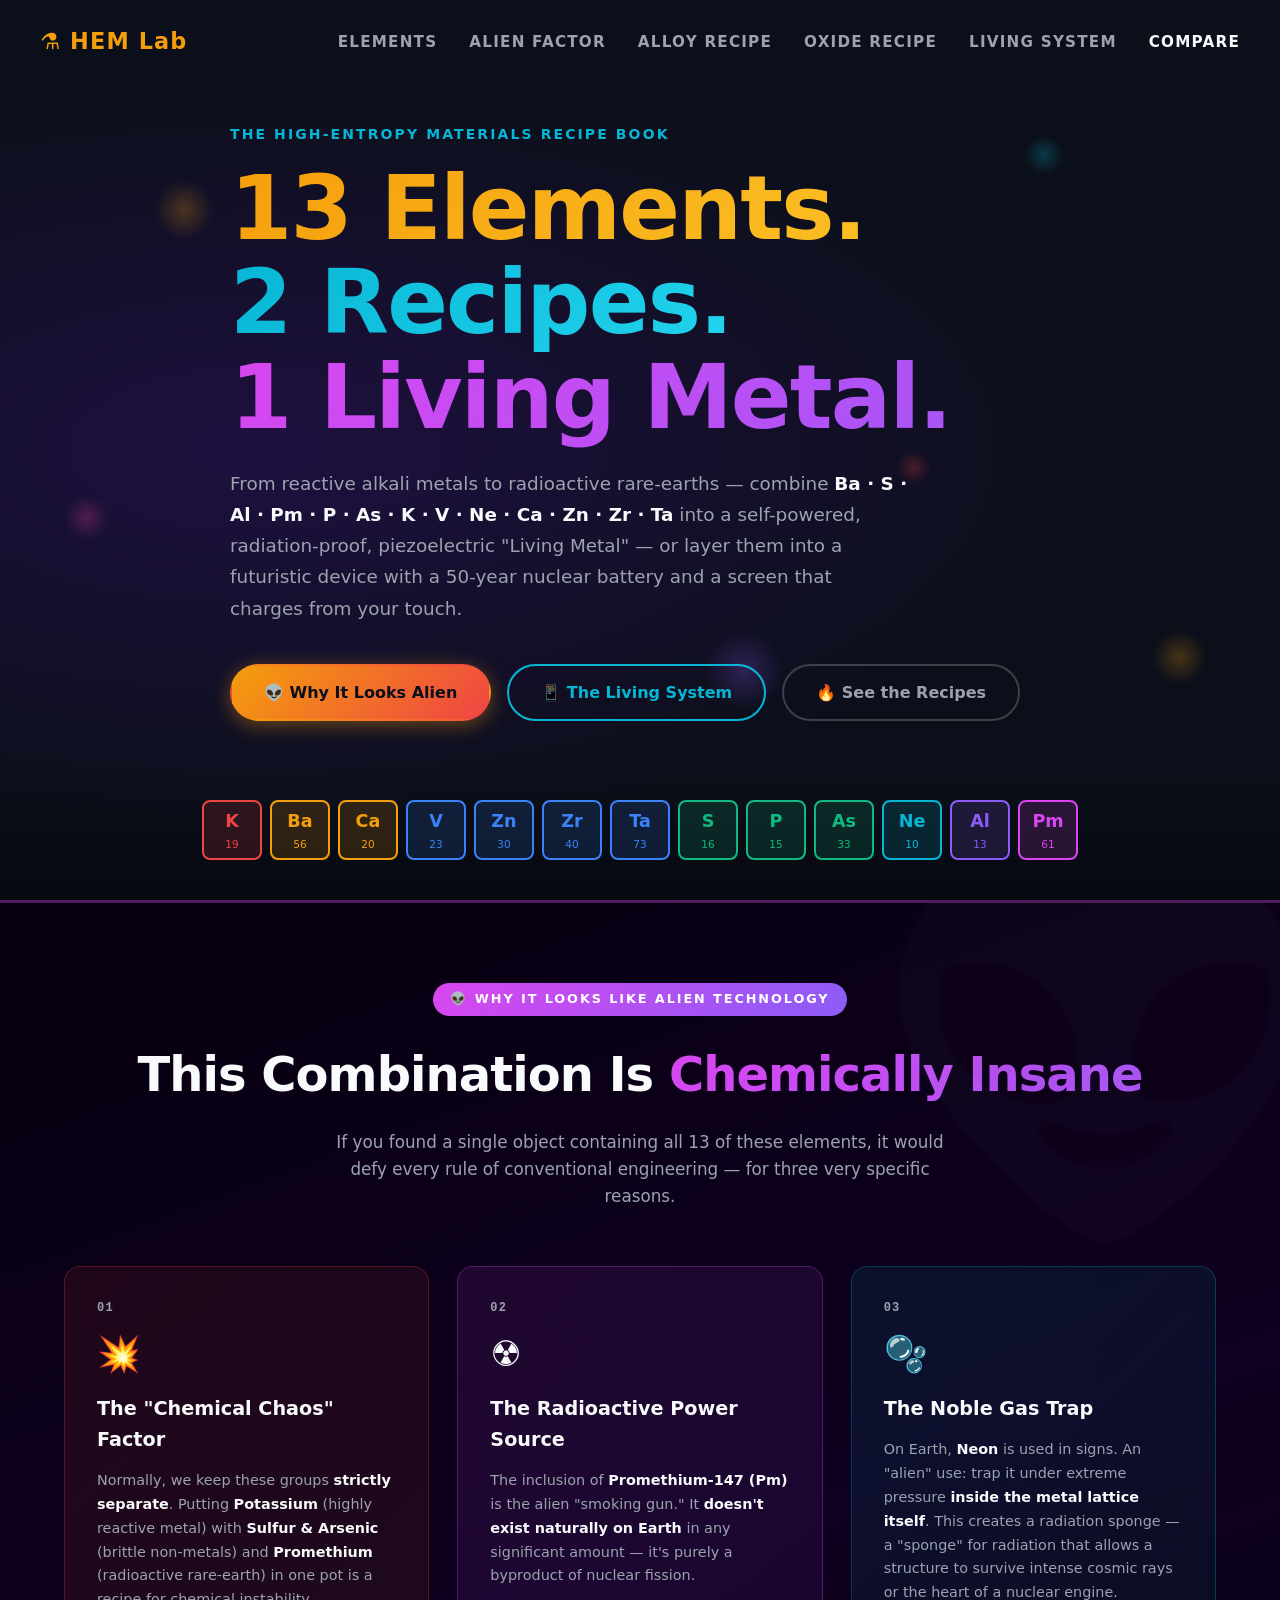
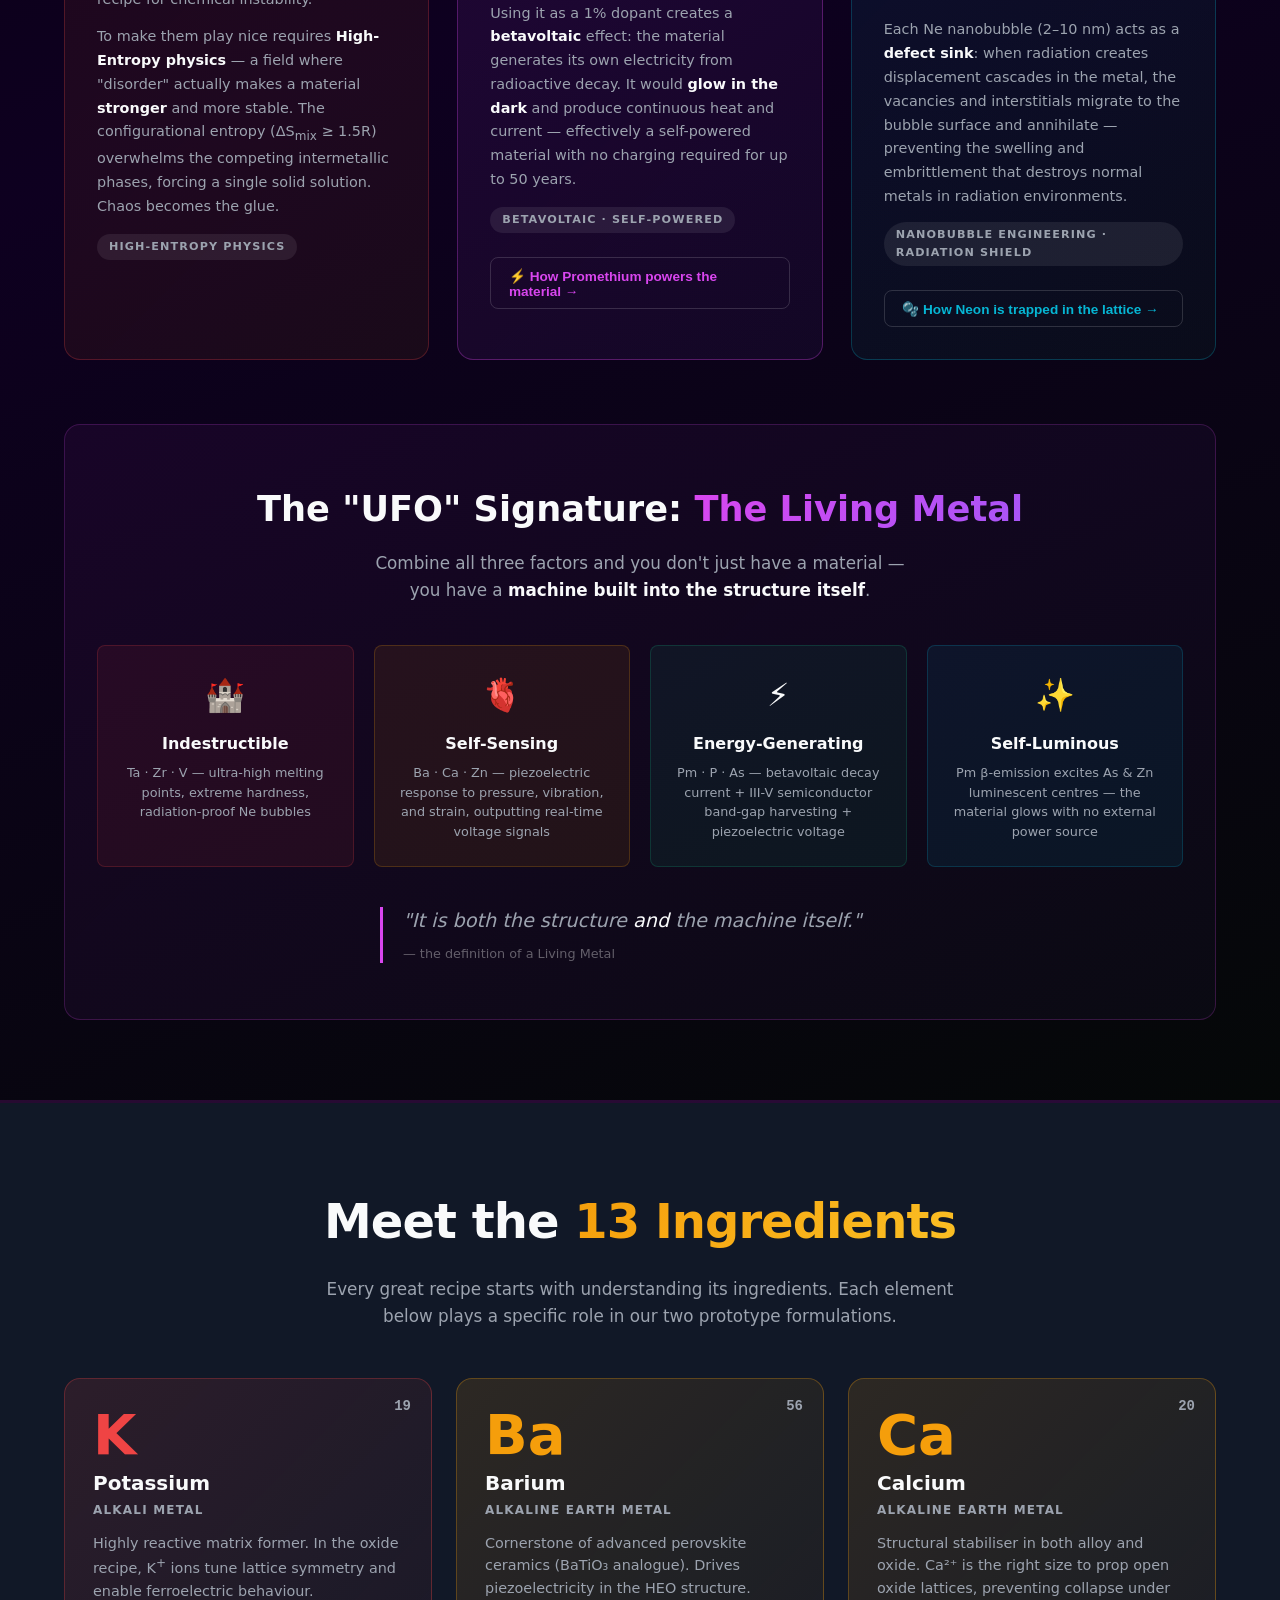
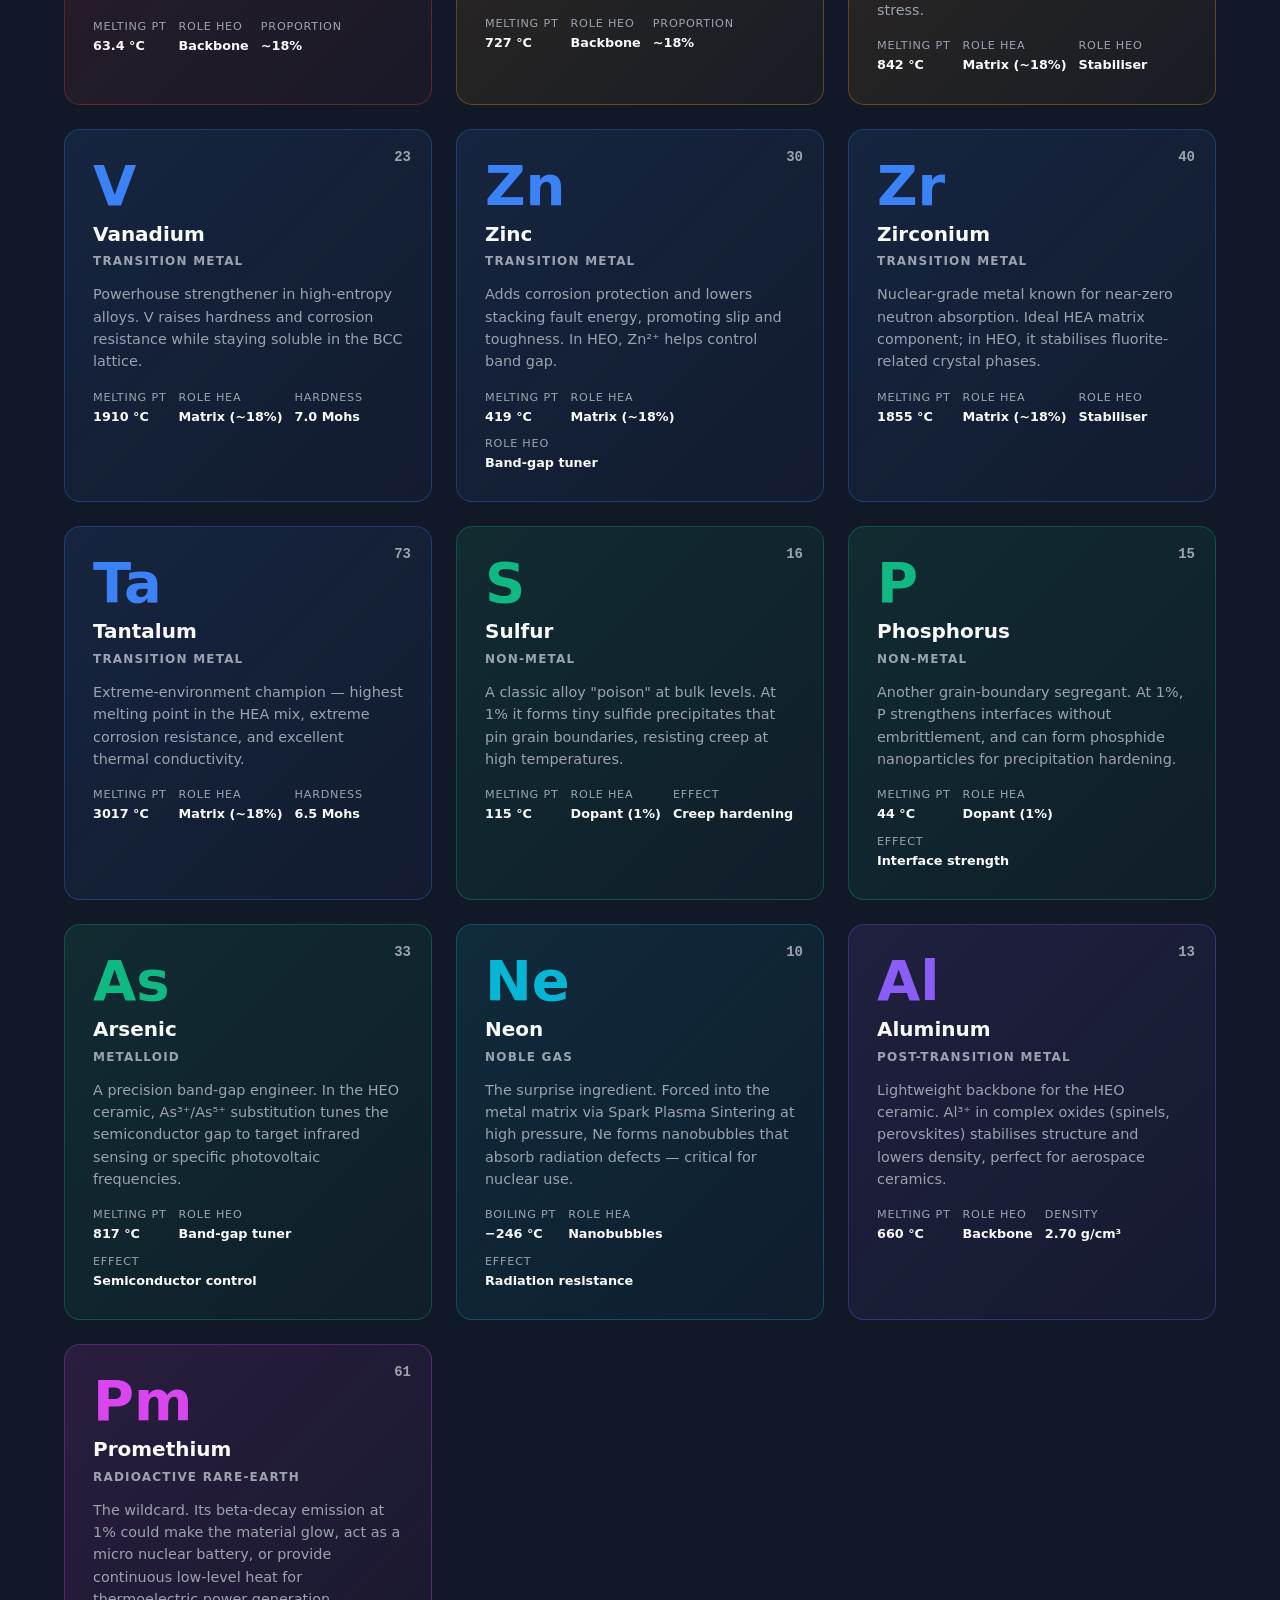
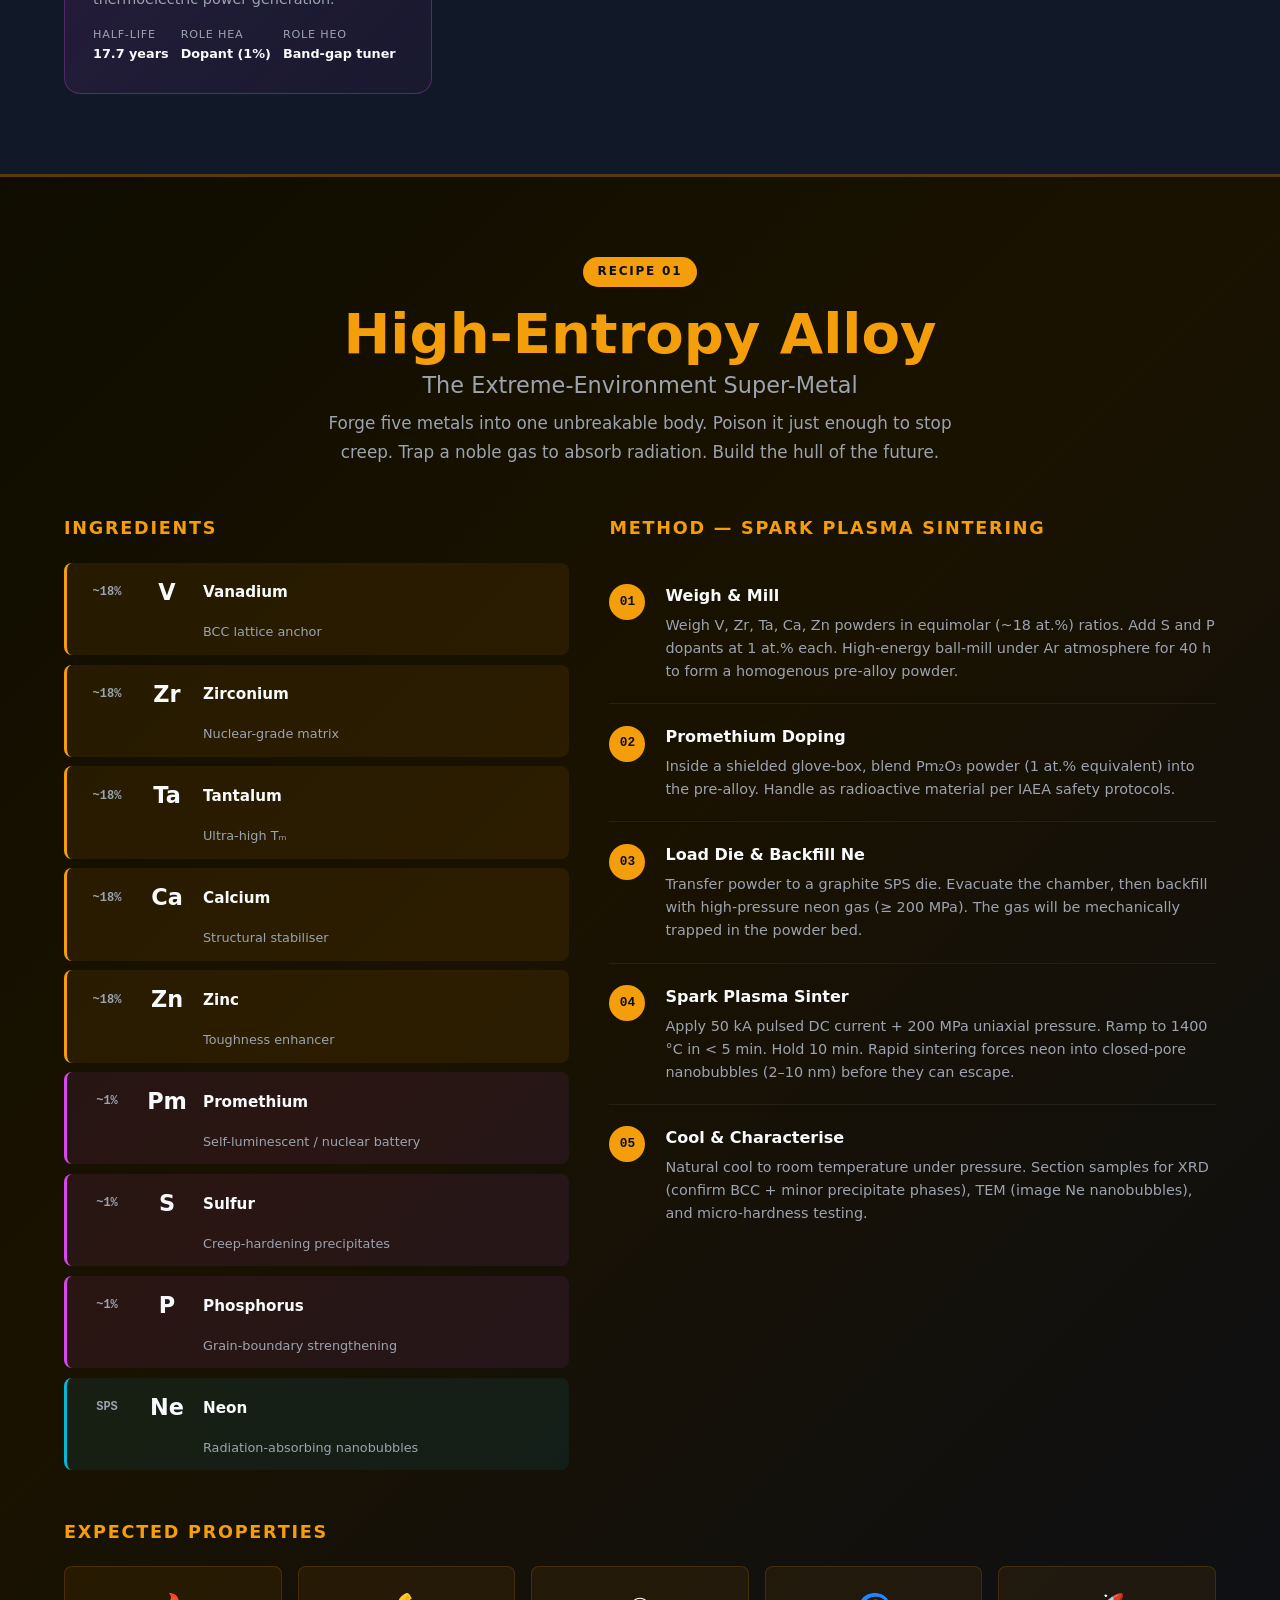
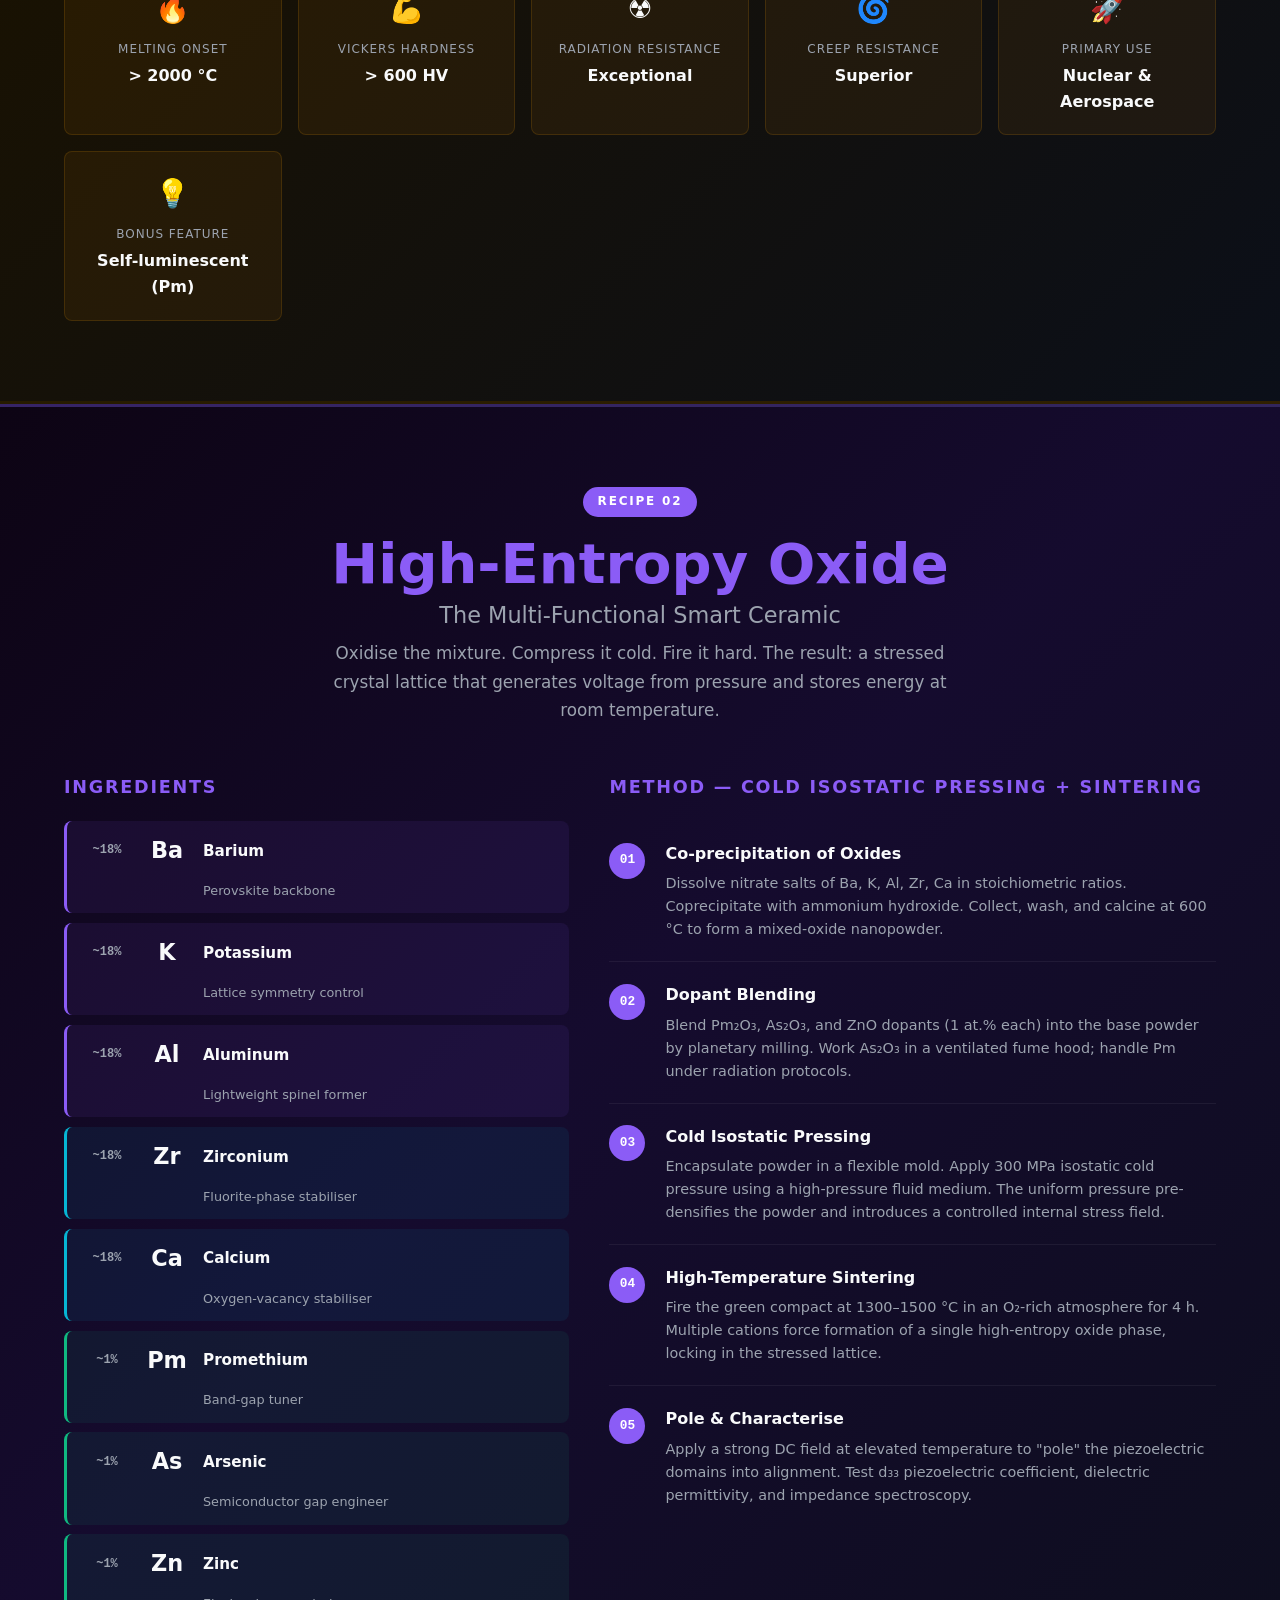
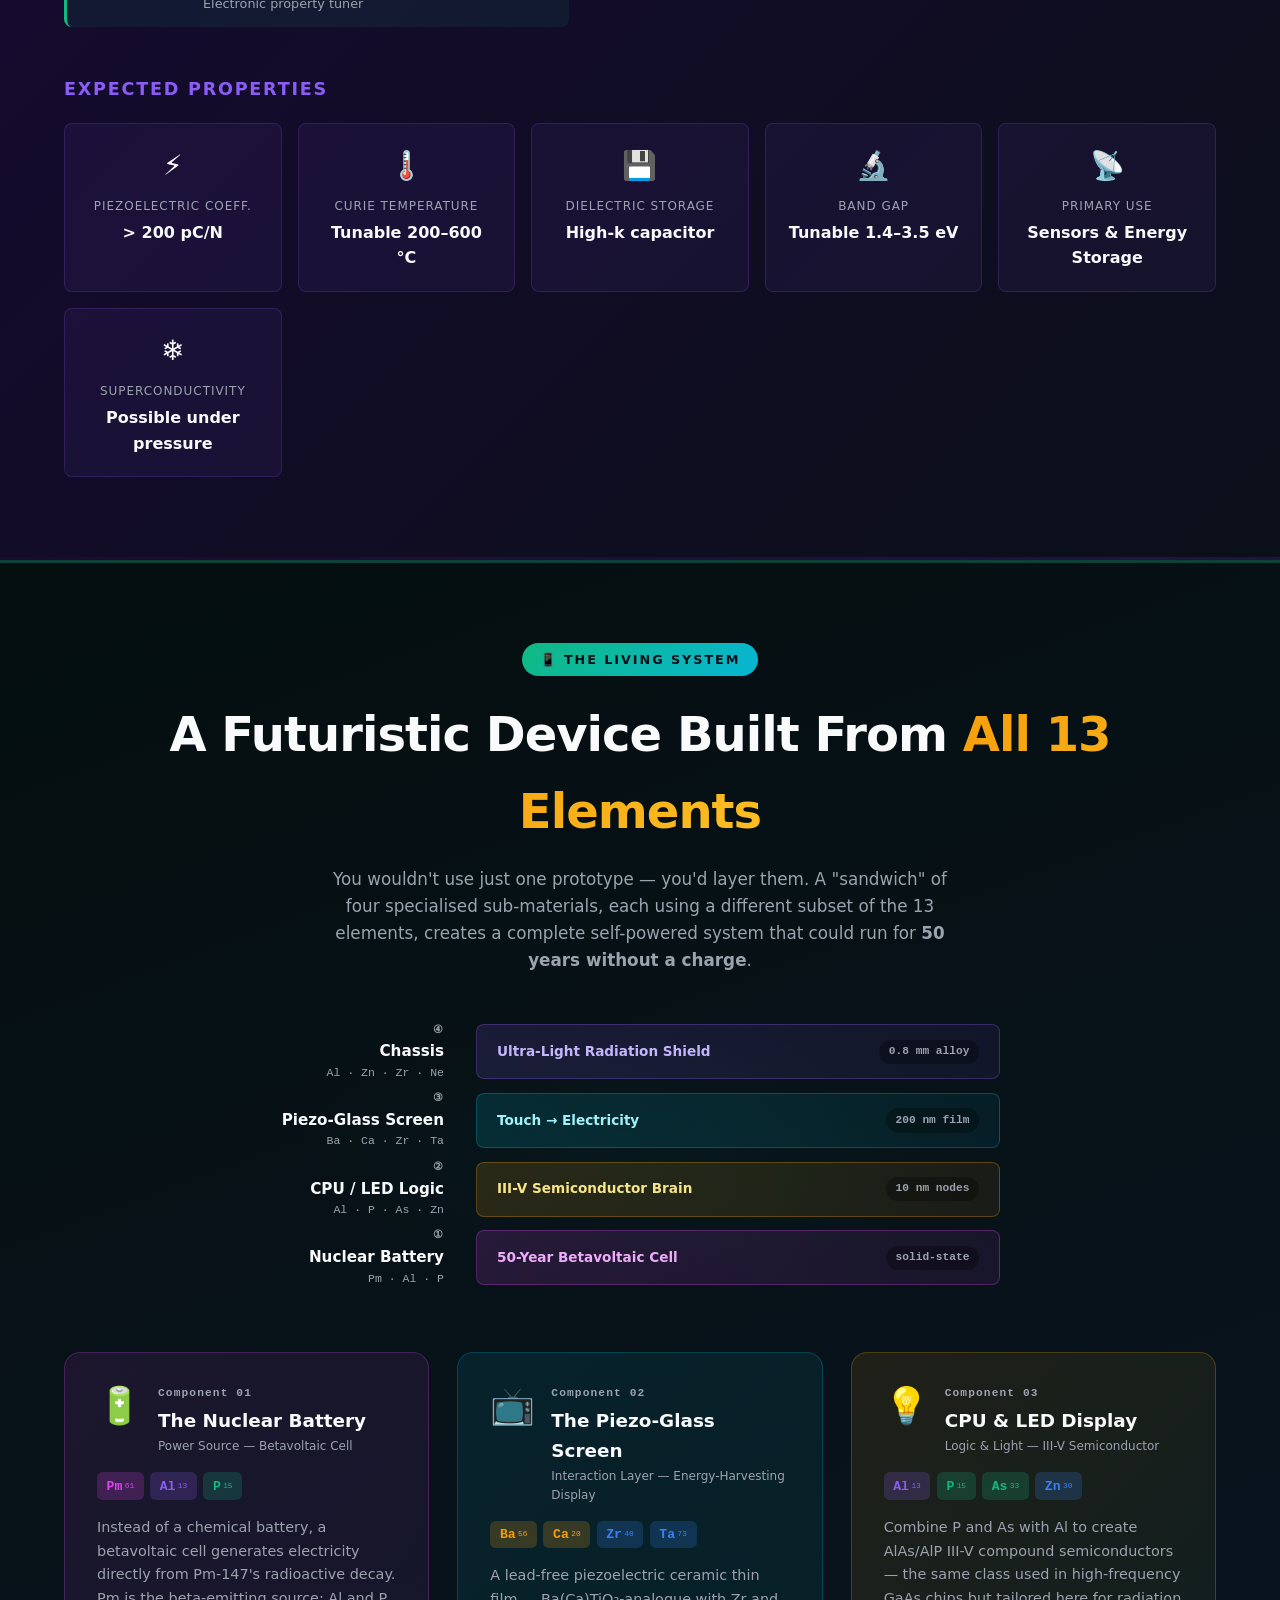
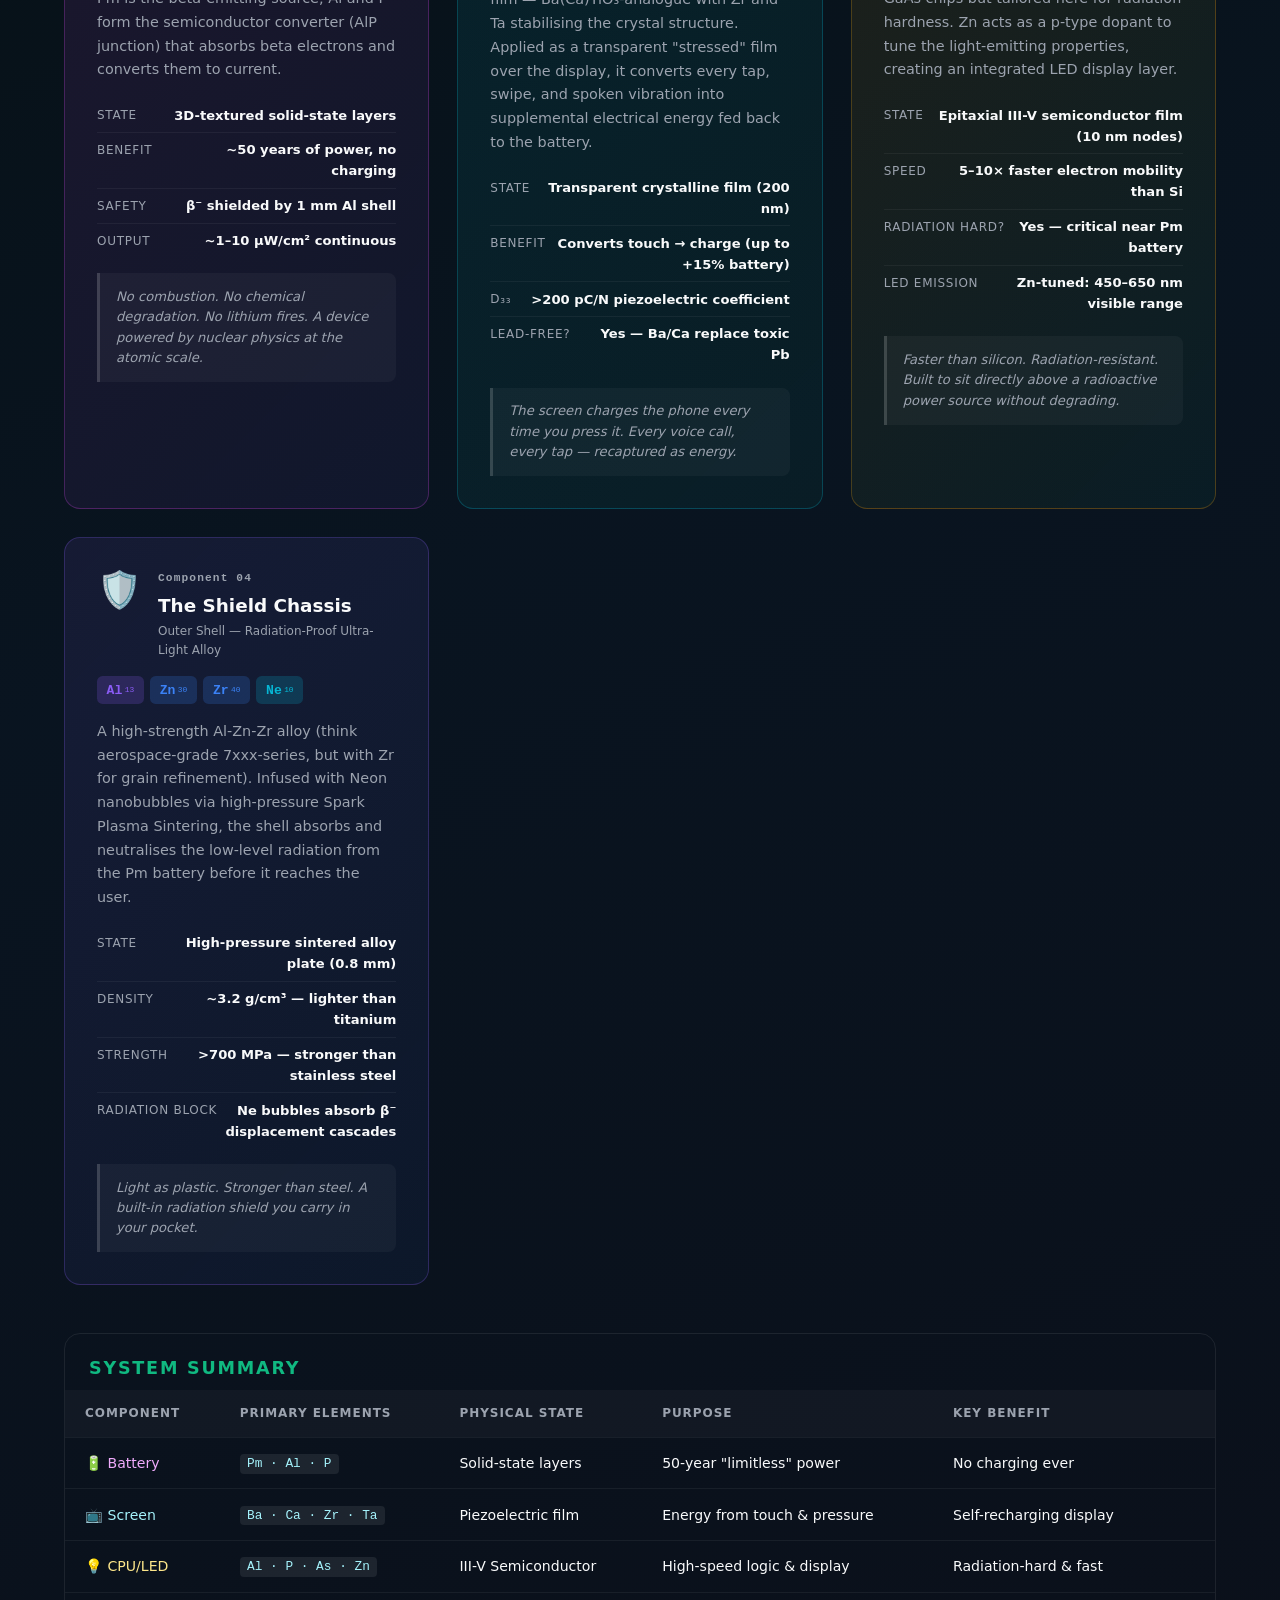
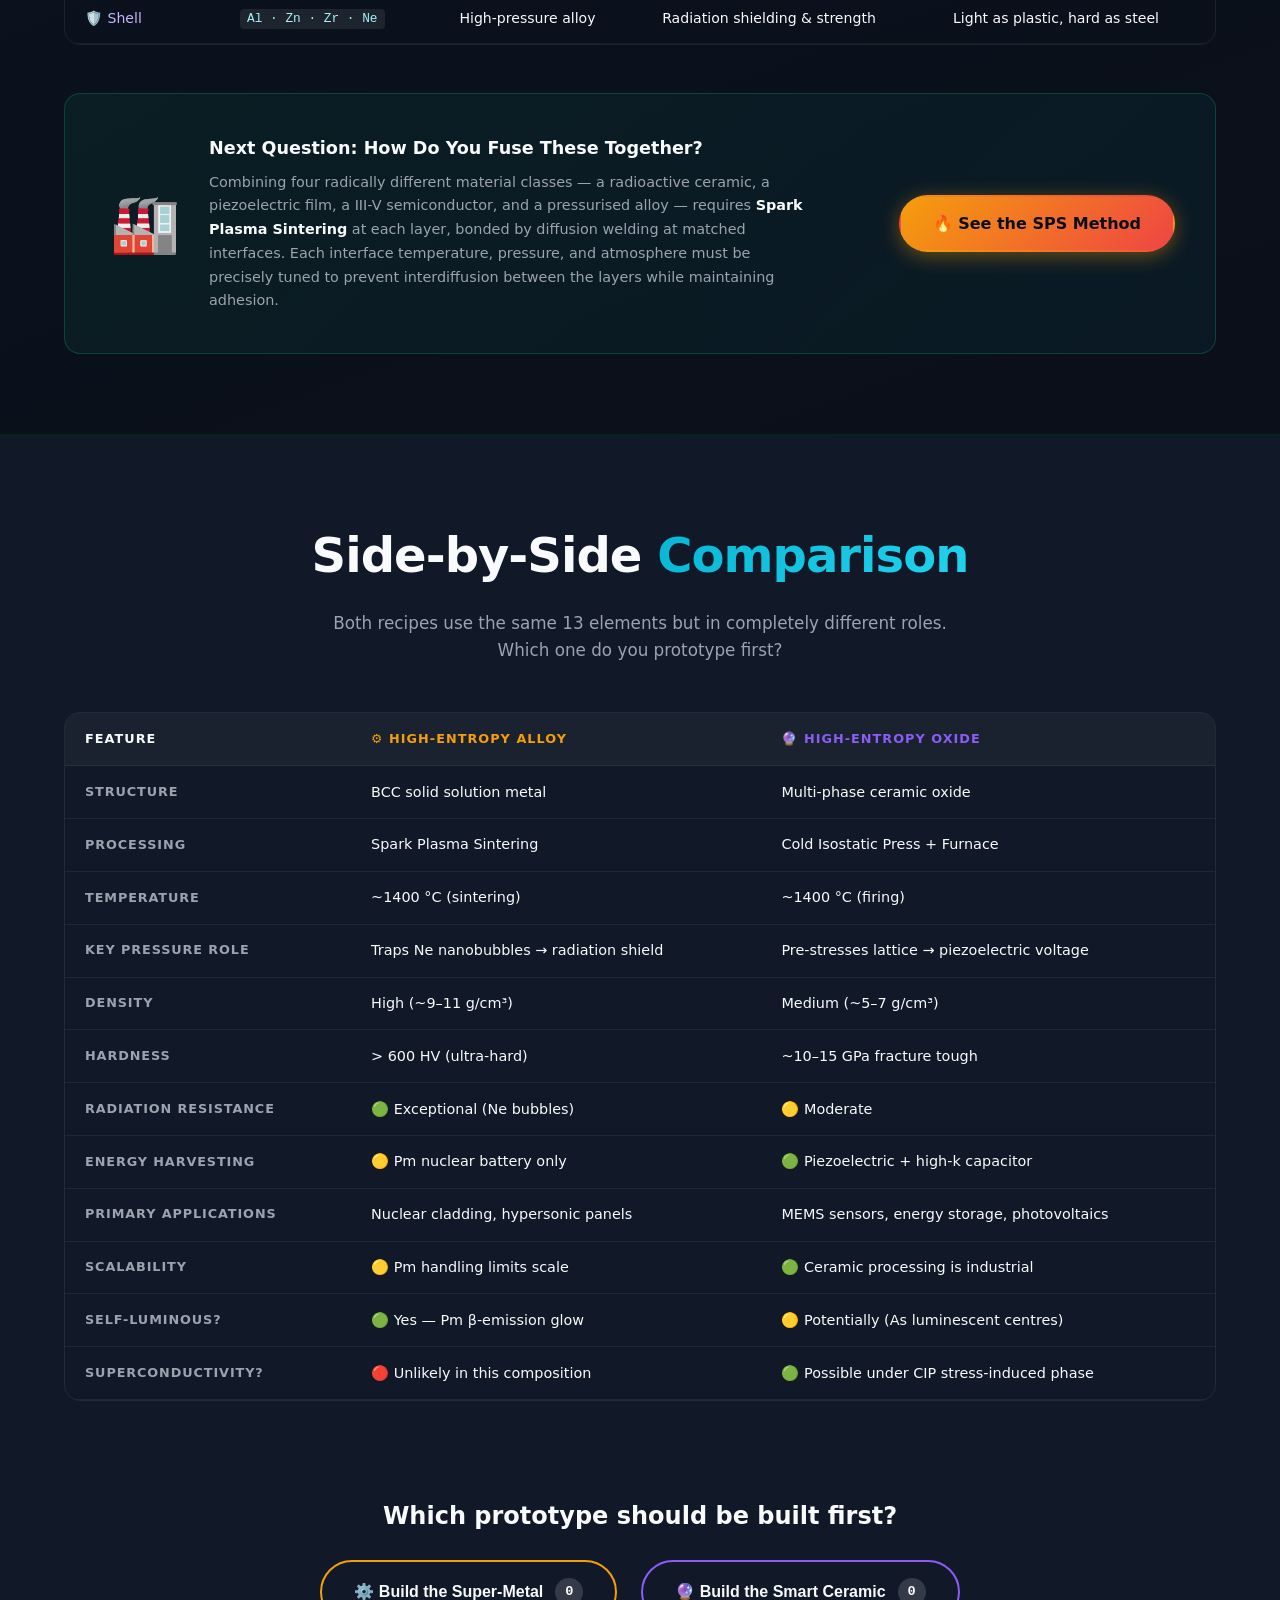
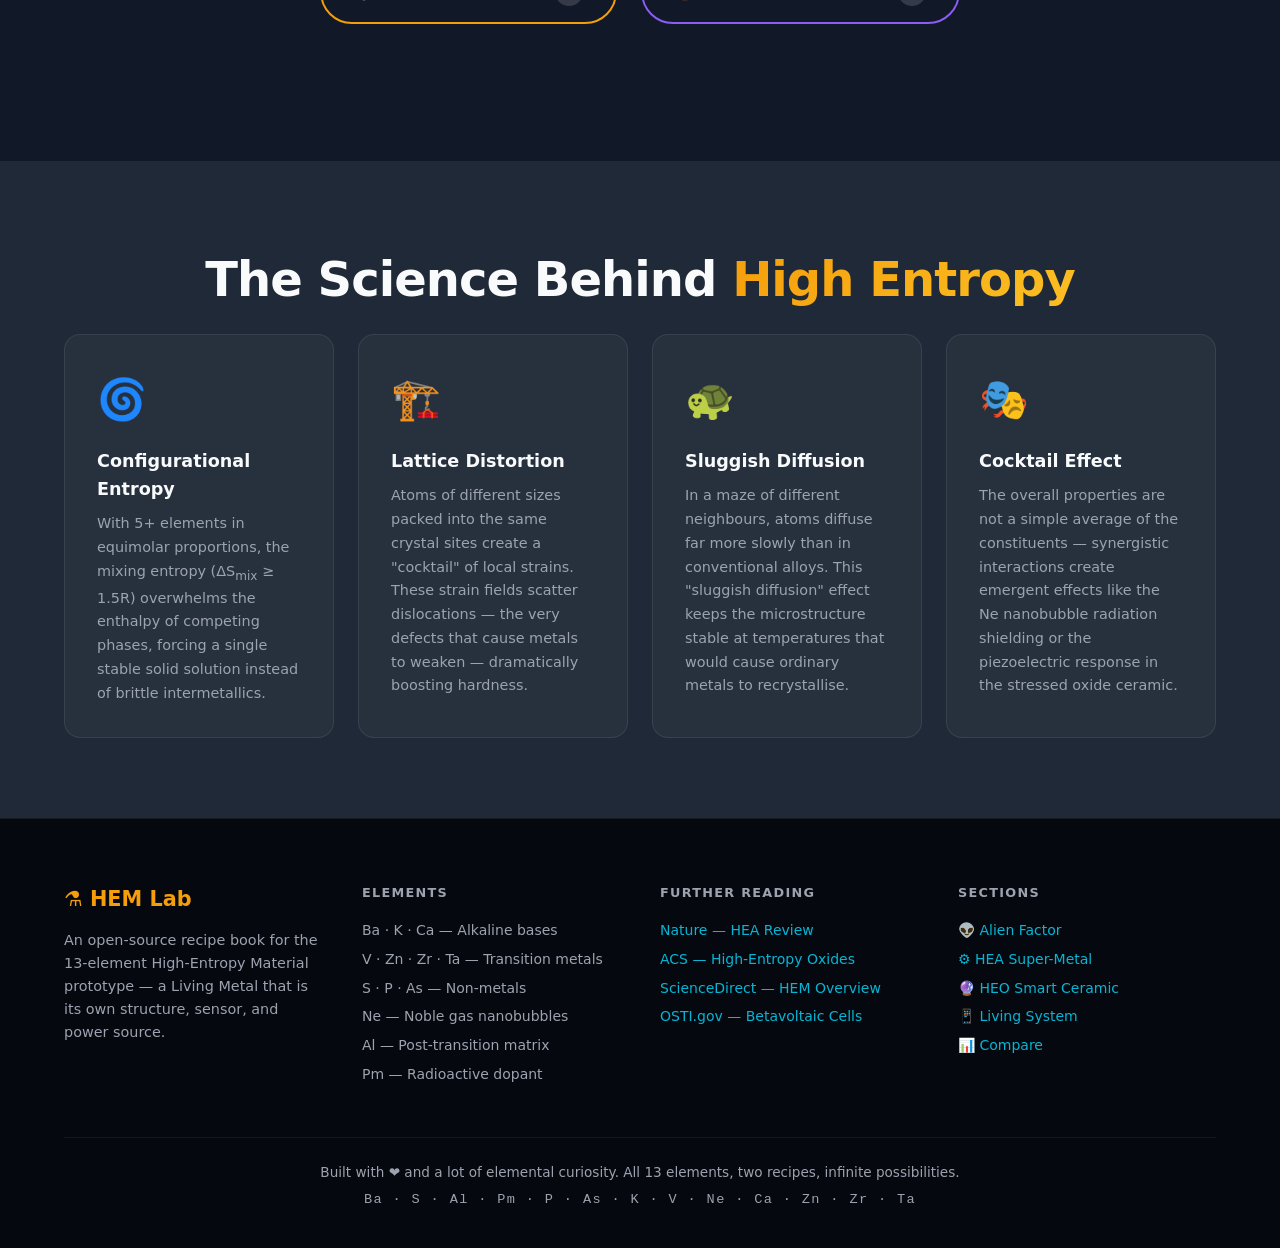
==== commit 143dea1a: "Add alien technology + system sections with deep-dive panels and script.js Co-authored-by: www-infin" ====
--- a/index.html
+++ b/index.html
@@ -3,7 +3,7 @@
 <head>
   <meta charset="UTF-8" />
   <meta name="viewport" content="width=device-width, initial-scale=1.0" />
-  <title>HEM Recipe Book — 13 Elements, Infinite Possibilities</title>
+  <title>HEM Recipe Book — 13 Elements, Living Metal &amp; Alien Technology</title>
   <link rel="stylesheet" href="styles.css" />
 </head>
 <body>
@@ -24,8 +24,10 @@
       <div class="nav__logo">⚗️ HEM Lab</div>
       <ul class="nav__links">
         <li><a href="#elements">Elements</a></li>
+        <li><a href="#alien">Alien Factor</a></li>
         <li><a href="#recipe-hea">Alloy Recipe</a></li>
         <li><a href="#recipe-heo">Oxide Recipe</a></li>
+        <li><a href="#system">Living System</a></li>
         <li><a href="#compare">Compare</a></li>
       </ul>
     </nav>
@@ -35,16 +37,18 @@
       <h1 class="hero__title">
         <span class="highlight highlight--gold">13 Elements.</span><br />
         <span class="highlight highlight--cyan">2 Recipes.</span><br />
-        <span class="highlight highlight--magenta">∞ Possibilities.</span>
+        <span class="highlight highlight--magenta">1 Living Metal.</span>
       </h1>
       <p class="hero__subtitle">
         From reactive alkali metals to radioactive rare-earths — combine
         <strong>Ba · S · Al · Pm · P · As · K · V · Ne · Ca · Zn · Zr · Ta</strong>
-        into materials that can survive a nuclear reactor or power the next generation of smart sensors.
+        into a self-powered, radiation-proof, piezoelectric "Living Metal" — or layer them into
+        a futuristic device with a 50-year nuclear battery and a screen that charges from your touch.
       </p>
       <div class="hero__cta-group">
-        <a href="#recipe-hea" class="btn btn--primary">🔥 Build the Super-Metal</a>
-        <a href="#recipe-heo" class="btn btn--secondary">⚡ Build the Smart Ceramic</a>
+        <a href="#alien" class="btn btn--primary">👽 Why It Looks Alien</a>
+        <a href="#system" class="btn btn--secondary">📱 The Living System</a>
+        <a href="#recipe-hea" class="btn btn--ghost">🔥 See the Recipes</a>
       </div>
     </div>
 
@@ -66,6 +70,198 @@
   </header>
 
   <main>
+
+    <!-- ══════════════════════════════════════════════ ALIEN FACTOR -->
+    <section id="alien" class="section section--alien">
+      <div class="container">
+        <div class="alien-header">
+          <div class="alien-badge">👽 Why It Looks Like Alien Technology</div>
+          <h2 class="section__title">
+            This Combination Is <span class="highlight highlight--magenta">Chemically Insane</span>
+          </h2>
+          <p class="section__intro">
+            If you found a single object containing all 13 of these elements, it would defy every rule
+            of conventional engineering — for three very specific reasons.
+          </p>
+        </div>
+
+        <div class="alien-factors">
+
+          <!-- Factor 1 -->
+          <div class="alien-card alien-card--chaos">
+            <div class="alien-card__number">01</div>
+            <div class="alien-card__icon">💥</div>
+            <h3>The "Chemical Chaos" Factor</h3>
+            <p>
+              Normally, we keep these groups <em>strictly separate</em>. Putting
+              <strong>Potassium</strong> (highly reactive metal) with <strong>Sulfur &amp; Arsenic</strong>
+              (brittle non-metals) and <strong>Promethium</strong> (radioactive rare-earth) in one pot
+              is a recipe for chemical instability.
+            </p>
+            <p>
+              To make them play nice requires <strong>High-Entropy physics</strong> — a field where
+              "disorder" actually makes a material <em>stronger</em> and more stable.
+              The configurational entropy (ΔS<sub>mix</sub> ≥ 1.5R) overwhelms the competing
+              intermetallic phases, forcing a single solid solution. Chaos becomes the glue.
+            </p>
+            <div class="alien-card__tag">High-Entropy Physics</div>
+          </div>
+
+          <!-- Factor 2 -->
+          <div class="alien-card alien-card--radioactive">
+            <div class="alien-card__number">02</div>
+            <div class="alien-card__icon">☢️</div>
+            <h3>The Radioactive Power Source</h3>
+            <p>
+              The inclusion of <strong>Promethium-147 (Pm)</strong> is the alien "smoking gun."
+              It <em>doesn't exist naturally on Earth</em> in any significant amount —
+              it's purely a byproduct of nuclear fission.
+            </p>
+            <p>
+              Using it as a 1% dopant creates a <strong>betavoltaic</strong> effect:
+              the material generates its own electricity from radioactive decay. It would
+              <strong>glow in the dark</strong> and produce continuous heat and current —
+              effectively a self-powered material with no charging required for up to 50 years.
+            </p>
+            <div class="alien-card__tag">Betavoltaic · Self-Powered</div>
+            <!-- Deep dive toggle -->
+            <button class="deepdive-btn" aria-expanded="false" aria-controls="ddPm">
+              ⚡ How Promethium powers the material →
+            </button>
+            <div class="deepdive-panel" id="ddPm" hidden>
+              <div class="deepdive-inner">
+                <h4>Promethium-147: The Nuclear Micro-Battery</h4>
+                <div class="deepdive-grid">
+                  <div>
+                    <h5>The Decay Chain</h5>
+                    <p>Pm-147 undergoes beta-minus decay: a neutron converts to a proton, emitting a high-energy electron (β⁻ particle, ~224 keV) plus an antineutrino. The daughter nucleus is samarium-147, which is stable.</p>
+                    <div class="decay-chain">
+                      <span class="decay-atom decay-atom--pm">¹⁴⁷Pm</span>
+                      <span class="decay-arrow">→ β⁻ (224 keV)</span>
+                      <span class="decay-atom decay-atom--sm">¹⁴⁷Sm</span>
+                      <span class="decay-arrow">→ α (stable)</span>
+                      <span class="decay-atom decay-atom--nd">¹⁴³Nd</span>
+                    </div>
+                    <h5>Betavoltaic Conversion</h5>
+                    <p>The emitted β⁻ electrons pass through a semiconductor (AlAs or Al-P junction), knocking electrons across the band gap and generating a small but continuous electrical current — exactly like a solar cell, but powered by radioactive decay instead of light.</p>
+                  </div>
+                  <div>
+                    <h5>The Numbers</h5>
+                    <ul class="deepdive-stats">
+                      <li><span>Half-life</span><strong>17.7 years</strong></li>
+                      <li><span>Energy per decay</span><strong>224 keV</strong></li>
+                      <li><span>Emission type</span><strong>β⁻ (low penetration)</strong></li>
+                      <li><span>Shielding needed</span><strong>~1 mm Al</strong></li>
+                      <li><span>Power density</span><strong>~1–10 µW/cm²</strong></li>
+                      <li><span>Useful life</span><strong>~50 years</strong></li>
+                    </ul>
+                    <h5>Why It Glows</h5>
+                    <p>Beta electrons ionise surrounding atoms. In oxide matrices, this excites luminescent centres (As³⁺, Zn²⁺), producing a soft blue-green glow — no external power required. The material is literally <em>lit from within</em>.</p>
+                  </div>
+                </div>
+              </div>
+            </div>
+          </div>
+
+          <!-- Factor 3 -->
+          <div class="alien-card alien-card--neon">
+            <div class="alien-card__number">03</div>
+            <div class="alien-card__icon">🫧</div>
+            <h3>The Noble Gas Trap</h3>
+            <p>
+              On Earth, <strong>Neon</strong> is used in signs. An "alien" use: trap it under
+              extreme pressure <em>inside the metal lattice itself</em>. This creates
+              a radiation sponge — a "sponge" for radiation that allows a structure to survive
+              intense cosmic rays or the heart of a nuclear engine.
+            </p>
+            <p>
+              Each Ne nanobubble (2–10 nm) acts as a <strong>defect sink</strong>:
+              when radiation creates displacement cascades in the metal, the vacancies and
+              interstitials migrate to the bubble surface and annihilate — preventing
+              the swelling and embrittlement that destroys normal metals in radiation environments.
+            </p>
+            <div class="alien-card__tag">Nanobubble Engineering · Radiation Shield</div>
+            <!-- Deep dive toggle -->
+            <button class="deepdive-btn" aria-expanded="false" aria-controls="ddNe">
+              🫧 How Neon is trapped in the lattice →
+            </button>
+            <div class="deepdive-panel" id="ddNe" hidden>
+              <div class="deepdive-inner">
+                <h4>Trapping Neon: Spark Plasma Sintering at Pressure</h4>
+                <div class="deepdive-grid">
+                  <div>
+                    <h5>Step 1 — Pressurize</h5>
+                    <p>The metal powder is loaded into a graphite die inside a sealed SPS chamber. The chamber is first evacuated, then <strong>backfilled with Ne gas at ≥200 MPa</strong>. The powder's inter-particle voids trap Ne at this high pressure.</p>
+                    <h5>Step 2 — Rapid Consolidation</h5>
+                    <p>A 50 kA pulsed DC current heats the powder to ~1400 °C in under 5 minutes while 200 MPa uniaxial pressure is applied. The particles sinter together <em>so fast</em> that the trapped Ne cannot diffuse out — it gets sealed inside closed pores before they shrink to nanoscale.</p>
+                    <h5>Step 3 — Nanobubble Formation</h5>
+                    <p>As sintering completes, the inter-particle voids collapse to 2–10 nm closed bubbles. The Ne inside is now under enormous local pressure (several GPa), stabilising the bubble against collapse.</p>
+                  </div>
+                  <div>
+                    <h5>Why Noble Gas?</h5>
+                    <p>Neon's chemical inertness is the key. Unlike H₂ or N₂, Ne does <em>not</em> react with the metal matrix — it sits passively in the bubble. It cannot form hydrides (like H₂ would with Zr) or nitrides, so it stays as pure gas, ready to absorb incoming defects.</p>
+                    <div class="bubble-diagram" aria-label="Neon nanobubble schematic">
+                      <div class="bubble-lattice">
+                        <div class="lattice-atom la--v" title="V">V</div>
+                        <div class="lattice-atom la--zr" title="Zr">Zr</div>
+                        <div class="lattice-atom la--ta" title="Ta">Ta</div>
+                        <div class="lattice-atom la--v" title="V">V</div>
+                        <div class="lattice-atom la--ta" title="Ta">Ta</div>
+                        <div class="lattice-bubble" title="Ne nanobubble">Ne</div>
+                        <div class="lattice-atom la--zr" title="Zr">Zr</div>
+                        <div class="lattice-atom la--v" title="V">V</div>
+                        <div class="lattice-atom la--ca" title="Ca">Ca</div>
+                        <div class="lattice-atom la--ta" title="Ta">Ta</div>
+                        <div class="lattice-atom la--ca" title="Ca">Ca</div>
+                        <div class="lattice-atom la--zn" title="Zn">Zn</div>
+                      </div>
+                      <p class="bubble-diagram__caption">↑ Ne nanobubble (cyan) embedded in mixed-metal BCC lattice. Radiation defects migrate to the bubble surface and annihilate.</p>
+                    </div>
+                  </div>
+                </div>
+              </div>
+            </div>
+          </div>
+
+        </div>
+
+        <!-- UFO Signature -->
+        <div class="ufo-signature">
+          <h3>The "UFO" Signature: <span class="highlight highlight--magenta">The Living Metal</span></h3>
+          <p class="ufo-intro">
+            Combine all three factors and you don't just have a material —
+            you have a <strong>machine built into the structure itself</strong>.
+          </p>
+          <div class="ufo-properties">
+            <div class="ufo-prop ufo-prop--1">
+              <div class="ufo-prop__icon">🏰</div>
+              <div class="ufo-prop__label">Indestructible</div>
+              <div class="ufo-prop__desc">Ta · Zr · V — ultra-high melting points, extreme hardness, radiation-proof Ne bubbles</div>
+            </div>
+            <div class="ufo-prop ufo-prop--2">
+              <div class="ufo-prop__icon">🫀</div>
+              <div class="ufo-prop__label">Self-Sensing</div>
+              <div class="ufo-prop__desc">Ba · Ca · Zn — piezoelectric response to pressure, vibration, and strain, outputting real-time voltage signals</div>
+            </div>
+            <div class="ufo-prop ufo-prop--3">
+              <div class="ufo-prop__icon">⚡</div>
+              <div class="ufo-prop__label">Energy-Generating</div>
+              <div class="ufo-prop__desc">Pm · P · As — betavoltaic decay current + III-V semiconductor band-gap harvesting + piezoelectric voltage</div>
+            </div>
+            <div class="ufo-prop ufo-prop--4">
+              <div class="ufo-prop__icon">✨</div>
+              <div class="ufo-prop__label">Self-Luminous</div>
+              <div class="ufo-prop__desc">Pm β-emission excites As &amp; Zn luminescent centres — the material glows with no external power source</div>
+            </div>
+          </div>
+          <blockquote class="ufo-quote">
+            "It is both the structure <em>and</em> the machine itself."
+            <cite>— the definition of a Living Metal</cite>
+          </blockquote>
+        </div>
+
+      </div>
+    </section>
 
     <!-- ══════════════════════════════════════════════════ ELEMENTS -->
     <section id="elements" class="section section--dark">
@@ -557,6 +753,255 @@
       </div>
     </section>
 
+    <!-- ════════════════════════════════════ FUTURISTIC SYSTEM -->
+    <section id="system" class="section section--system">
+      <div class="container">
+        <div class="system-header">
+          <div class="system-badge">📱 The Living System</div>
+          <h2 class="section__title">
+            A Futuristic Device Built From <span class="highlight highlight--gold">All 13 Elements</span>
+          </h2>
+          <p class="section__intro">
+            You wouldn't use just one prototype — you'd layer them.
+            A "sandwich" of four specialised sub-materials, each using a different subset
+            of the 13 elements, creates a complete self-powered system that could run for
+            <strong>50 years without a charge</strong>.
+          </p>
+        </div>
+
+        <!-- Device sandwich diagram -->
+        <div class="sandwich-diagram" aria-label="Cross-section of the 4-layer living system">
+          <div class="sandwich-layer sandwich-layer--shell">
+            <div class="sandwich-layer__label">
+              <span class="sandwich-layer__num">④</span>
+              <strong>Chassis</strong>
+              <span>Al · Zn · Zr · Ne</span>
+            </div>
+            <div class="sandwich-layer__bar">
+              <span>Ultra-Light Radiation Shield</span>
+              <span class="sandwich-layer__tag">0.8 mm alloy</span>
+            </div>
+          </div>
+          <div class="sandwich-layer sandwich-layer--screen">
+            <div class="sandwich-layer__label">
+              <span class="sandwich-layer__num">③</span>
+              <strong>Piezo-Glass Screen</strong>
+              <span>Ba · Ca · Zr · Ta</span>
+            </div>
+            <div class="sandwich-layer__bar">
+              <span>Touch → Electricity</span>
+              <span class="sandwich-layer__tag">200 nm film</span>
+            </div>
+          </div>
+          <div class="sandwich-layer sandwich-layer--logic">
+            <div class="sandwich-layer__label">
+              <span class="sandwich-layer__num">②</span>
+              <strong>CPU / LED Logic</strong>
+              <span>Al · P · As · Zn</span>
+            </div>
+            <div class="sandwich-layer__bar">
+              <span>III-V Semiconductor Brain</span>
+              <span class="sandwich-layer__tag">10 nm nodes</span>
+            </div>
+          </div>
+          <div class="sandwich-layer sandwich-layer--battery">
+            <div class="sandwich-layer__label">
+              <span class="sandwich-layer__num">①</span>
+              <strong>Nuclear Battery</strong>
+              <span>Pm · Al · P</span>
+            </div>
+            <div class="sandwich-layer__bar">
+              <span>50-Year Betavoltaic Cell</span>
+              <span class="sandwich-layer__tag">solid-state</span>
+            </div>
+          </div>
+          <div class="sandwich-glow" aria-hidden="true"></div>
+        </div>
+
+        <!-- 4 component cards -->
+        <div class="system-cards">
+
+          <article class="system-card system-card--battery">
+            <div class="system-card__header">
+              <div class="system-card__icon">🔋</div>
+              <div>
+                <div class="system-card__num">Component 01</div>
+                <h3 class="system-card__title">The Nuclear Battery</h3>
+                <div class="system-card__subtitle">Power Source — Betavoltaic Cell</div>
+              </div>
+            </div>
+            <div class="system-card__elements">
+              <span class="sys-chip sys-chip--rare">Pm<sub>61</sub></span>
+              <span class="sys-chip sys-chip--post">Al<sub>13</sub></span>
+              <span class="sys-chip sys-chip--nonmetal">P<sub>15</sub></span>
+            </div>
+            <p>Instead of a chemical battery, a betavoltaic cell generates electricity directly from Pm-147's radioactive decay. Pm is the beta-emitting source; Al and P form the semiconductor converter (AlP junction) that absorbs beta electrons and converts them to current.</p>
+            <ul class="system-card__specs">
+              <li><span>State</span><strong>3D-textured solid-state layers</strong></li>
+              <li><span>Benefit</span><strong>~50 years of power, no charging</strong></li>
+              <li><span>Safety</span><strong>β⁻ shielded by 1 mm Al shell</strong></li>
+              <li><span>Output</span><strong>~1–10 µW/cm² continuous</strong></li>
+            </ul>
+            <div class="system-card__highlight">
+              No combustion. No chemical degradation. No lithium fires.
+              A device powered by nuclear physics at the atomic scale.
+            </div>
+          </article>
+
+          <article class="system-card system-card--screen">
+            <div class="system-card__header">
+              <div class="system-card__icon">📺</div>
+              <div>
+                <div class="system-card__num">Component 02</div>
+                <h3 class="system-card__title">The Piezo-Glass Screen</h3>
+                <div class="system-card__subtitle">Interaction Layer — Energy-Harvesting Display</div>
+              </div>
+            </div>
+            <div class="system-card__elements">
+              <span class="sys-chip sys-chip--alkaline">Ba<sub>56</sub></span>
+              <span class="sys-chip sys-chip--alkaline">Ca<sub>20</sub></span>
+              <span class="sys-chip sys-chip--transition">Zr<sub>40</sub></span>
+              <span class="sys-chip sys-chip--transition">Ta<sub>73</sub></span>
+            </div>
+            <p>A lead-free piezoelectric ceramic thin film — Ba(Ca)TiO₃-analogue with Zr and Ta stabilising the crystal structure. Applied as a transparent "stressed" film over the display, it converts every tap, swipe, and spoken vibration into supplemental electrical energy fed back to the battery.</p>
+            <ul class="system-card__specs">
+              <li><span>State</span><strong>Transparent crystalline film (200 nm)</strong></li>
+              <li><span>Benefit</span><strong>Converts touch → charge (up to +15% battery)</strong></li>
+              <li><span>d₃₃</span><strong>&gt;200 pC/N piezoelectric coefficient</strong></li>
+              <li><span>Lead-free?</span><strong>Yes — Ba/Ca replace toxic Pb</strong></li>
+            </ul>
+            <div class="system-card__highlight">
+              The screen charges the phone every time you press it.
+              Every voice call, every tap — recaptured as energy.
+            </div>
+          </article>
+
+          <article class="system-card system-card--logic">
+            <div class="system-card__header">
+              <div class="system-card__icon">💡</div>
+              <div>
+                <div class="system-card__num">Component 03</div>
+                <h3 class="system-card__title">CPU &amp; LED Display</h3>
+                <div class="system-card__subtitle">Logic &amp; Light — III-V Semiconductor</div>
+              </div>
+            </div>
+            <div class="system-card__elements">
+              <span class="sys-chip sys-chip--post">Al<sub>13</sub></span>
+              <span class="sys-chip sys-chip--nonmetal">P<sub>15</sub></span>
+              <span class="sys-chip sys-chip--nonmetal">As<sub>33</sub></span>
+              <span class="sys-chip sys-chip--transition">Zn<sub>30</sub></span>
+            </div>
+            <p>Combine P and As with Al to create AlAs/AlP III-V compound semiconductors — the same class used in high-frequency GaAs chips but tailored here for radiation hardness. Zn acts as a p-type dopant to tune the light-emitting properties, creating an integrated LED display layer.</p>
+            <ul class="system-card__specs">
+              <li><span>State</span><strong>Epitaxial III-V semiconductor film (10 nm nodes)</strong></li>
+              <li><span>Speed</span><strong>5–10× faster electron mobility than Si</strong></li>
+              <li><span>Radiation hard?</span><strong>Yes — critical near Pm battery</strong></li>
+              <li><span>LED emission</span><strong>Zn-tuned: 450–650 nm visible range</strong></li>
+            </ul>
+            <div class="system-card__highlight">
+              Faster than silicon. Radiation-resistant. Built to sit directly
+              above a radioactive power source without degrading.
+            </div>
+          </article>
+
+          <article class="system-card system-card--chassis">
+            <div class="system-card__header">
+              <div class="system-card__icon">🛡️</div>
+              <div>
+                <div class="system-card__num">Component 04</div>
+                <h3 class="system-card__title">The Shield Chassis</h3>
+                <div class="system-card__subtitle">Outer Shell — Radiation-Proof Ultra-Light Alloy</div>
+              </div>
+            </div>
+            <div class="system-card__elements">
+              <span class="sys-chip sys-chip--post">Al<sub>13</sub></span>
+              <span class="sys-chip sys-chip--transition">Zn<sub>30</sub></span>
+              <span class="sys-chip sys-chip--transition">Zr<sub>40</sub></span>
+              <span class="sys-chip sys-chip--noble">Ne<sub>10</sub></span>
+            </div>
+            <p>A high-strength Al-Zn-Zr alloy (think aerospace-grade 7xxx-series, but with Zr for grain refinement). Infused with Neon nanobubbles via high-pressure Spark Plasma Sintering, the shell absorbs and neutralises the low-level radiation from the Pm battery before it reaches the user.</p>
+            <ul class="system-card__specs">
+              <li><span>State</span><strong>High-pressure sintered alloy plate (0.8 mm)</strong></li>
+              <li><span>Density</span><strong>~3.2 g/cm³ — lighter than titanium</strong></li>
+              <li><span>Strength</span><strong>&gt;700 MPa — stronger than stainless steel</strong></li>
+              <li><span>Radiation block</span><strong>Ne bubbles absorb β⁻ displacement cascades</strong></li>
+            </ul>
+            <div class="system-card__highlight">
+              Light as plastic. Stronger than steel.
+              A built-in radiation shield you carry in your pocket.
+            </div>
+          </article>
+
+        </div>
+
+        <!-- System summary table -->
+        <div class="system-table-wrap">
+          <h3>System Summary</h3>
+          <table class="system-table">
+            <thead>
+              <tr>
+                <th>Component</th>
+                <th>Primary Elements</th>
+                <th>Physical State</th>
+                <th>Purpose</th>
+                <th>Key Benefit</th>
+              </tr>
+            </thead>
+            <tbody>
+              <tr class="st--battery">
+                <td>🔋 Battery</td>
+                <td><code>Pm · Al · P</code></td>
+                <td>Solid-state layers</td>
+                <td>50-year "limitless" power</td>
+                <td>No charging ever</td>
+              </tr>
+              <tr class="st--screen">
+                <td>📺 Screen</td>
+                <td><code>Ba · Ca · Zr · Ta</code></td>
+                <td>Piezoelectric film</td>
+                <td>Energy from touch &amp; pressure</td>
+                <td>Self-recharging display</td>
+              </tr>
+              <tr class="st--logic">
+                <td>💡 CPU/LED</td>
+                <td><code>Al · P · As · Zn</code></td>
+                <td>III-V Semiconductor</td>
+                <td>High-speed logic &amp; display</td>
+                <td>Radiation-hard &amp; fast</td>
+              </tr>
+              <tr class="st--chassis">
+                <td>🛡️ Shell</td>
+                <td><code>Al · Zn · Zr · Ne</code></td>
+                <td>High-pressure alloy</td>
+                <td>Radiation shielding &amp; strength</td>
+                <td>Light as plastic, hard as steel</td>
+              </tr>
+            </tbody>
+          </table>
+        </div>
+
+        <!-- Manufacturing CTA -->
+        <div class="mfg-cta">
+          <div class="mfg-cta__inner">
+            <div class="mfg-cta__icon">🏭</div>
+            <div>
+              <h3>Next Question: How Do You Fuse These Together?</h3>
+              <p>
+                Combining four radically different material classes — a radioactive ceramic,
+                a piezoelectric film, a III-V semiconductor, and a pressurised alloy —
+                requires <strong>Spark Plasma Sintering</strong> at each layer, bonded by
+                diffusion welding at matched interfaces. Each interface temperature,
+                pressure, and atmosphere must be precisely tuned to prevent interdiffusion
+                between the layers while maintaining adhesion.
+              </p>
+            </div>
+            <a href="#recipe-hea" class="btn btn--primary mfg-cta__btn">🔥 See the SPS Method</a>
+          </div>
+        </div>
+
+      </div>
+    </section>
+
     <!-- ══════════════════════════════════════════════ COMPARISON -->
     <section id="compare" class="section section--dark">
       <div class="container">
@@ -691,7 +1136,7 @@
       <div class="footer__grid">
         <div class="footer__col">
           <div class="footer__logo">⚗️ HEM Lab</div>
-          <p>An open-source recipe book for the 13-element High-Entropy Material prototype.</p>
+          <p>An open-source recipe book for the 13-element High-Entropy Material prototype — a Living Metal that is its own structure, sensor, and power source.</p>
         </div>
         <div class="footer__col">
           <h4>Elements</h4>
@@ -710,6 +1155,17 @@
             <li><a href="https://www.nature.com/articles/s41586-019-1184-8" target="_blank" rel="noopener noreferrer">Nature — HEA Review</a></li>
             <li><a href="https://pubs.acs.org/doi/10.1021/acs.chemmater.9b01989" target="_blank" rel="noopener noreferrer">ACS — High-Entropy Oxides</a></li>
             <li><a href="https://www.sciencedirect.com/topics/materials-science/high-entropy-alloy" target="_blank" rel="noopener noreferrer">ScienceDirect — HEM Overview</a></li>
+            <li><a href="https://www.osti.gov/biblio/4307171" target="_blank" rel="noopener noreferrer">OSTI.gov — Betavoltaic Cells</a></li>
+          </ul>
+        </div>
+        <div class="footer__col">
+          <h4>Sections</h4>
+          <ul>
+            <li><a href="#alien">👽 Alien Factor</a></li>
+            <li><a href="#recipe-hea">⚙️ HEA Super-Metal</a></li>
+            <li><a href="#recipe-heo">🔮 HEO Smart Ceramic</a></li>
+            <li><a href="#system">📱 Living System</a></li>
+            <li><a href="#compare">📊 Compare</a></li>
           </ul>
         </div>
       </div>
--- a/styles.css
+++ b/styles.css
@@ -755,3 +755,660 @@
   .vote-buttons { flex-direction: column; align-items: center; }
   .ingredient { grid-template-columns: 40px 40px 1fr; }
 }
+
+/* ═══════════════════════════════════════════════════════════════
+   ALIEN TECHNOLOGY SECTION
+═══════════════════════════════════════════════════════════════ */
+
+.section--alien {
+  background: linear-gradient(160deg, #080010 0%, #0e0020 40%, #050808 100%);
+  border-top: 3px solid rgba(217,70,239,.35);
+  border-bottom: 3px solid rgba(217,70,239,.15);
+  position: relative;
+  overflow: hidden;
+}
+.section--alien::before {
+  content: '👽';
+  position: absolute;
+  font-size: 24rem;
+  opacity: .025;
+  top: -4rem;
+  right: -4rem;
+  pointer-events: none;
+  line-height: 1;
+}
+
+.alien-header { text-align: center; margin-bottom: 3.5rem; }
+
+.alien-badge {
+  display: inline-block;
+  background: linear-gradient(135deg, #d946ef, #8b5cf6);
+  color: #fff;
+  font-size: .8rem;
+  font-weight: 800;
+  text-transform: uppercase;
+  letter-spacing: .15em;
+  padding: .4rem 1.1rem;
+  border-radius: 3rem;
+  margin-bottom: 1.25rem;
+}
+
+.alien-factors {
+  display: grid;
+  grid-template-columns: repeat(auto-fill, minmax(340px, 1fr));
+  gap: 1.75rem;
+  margin-bottom: 4rem;
+}
+
+.alien-card {
+  border-radius: var(--radius);
+  padding: 2rem;
+  border: 1px solid transparent;
+  position: relative;
+  transition: transform .25s, box-shadow .25s;
+}
+.alien-card:hover { transform: translateY(-6px); }
+
+.alien-card--chaos {
+  background: linear-gradient(135deg, rgba(239,68,68,.09) 0%, rgba(245,158,11,.06) 100%);
+  border-color: rgba(239,68,68,.25);
+}
+.alien-card--chaos:hover { box-shadow: 0 20px 50px rgba(239,68,68,.15); }
+
+.alien-card--radioactive {
+  background: linear-gradient(135deg, rgba(217,70,239,.1) 0%, rgba(139,92,246,.06) 100%);
+  border-color: rgba(217,70,239,.3);
+}
+.alien-card--radioactive:hover { box-shadow: 0 20px 50px rgba(217,70,239,.2); }
+
+.alien-card--neon {
+  background: linear-gradient(135deg, rgba(6,182,212,.09) 0%, rgba(16,185,129,.05) 100%);
+  border-color: rgba(6,182,212,.25);
+}
+.alien-card--neon:hover { box-shadow: 0 20px 50px rgba(6,182,212,.15); }
+
+.alien-card__number {
+  font-family: var(--font-mono);
+  font-size: .75rem;
+  font-weight: 700;
+  color: var(--text-muted);
+  margin-bottom: .5rem;
+  letter-spacing: .1em;
+}
+.alien-card__icon { font-size: 2.2rem; margin-bottom: .75rem; }
+.alien-card h3 { font-size: 1.2rem; font-weight: 800; margin-bottom: .85rem; }
+.alien-card p { font-size: .9rem; color: var(--text-muted); line-height: 1.65; margin-bottom: .85rem; }
+.alien-card p em { color: var(--text-primary); font-style: normal; font-weight: 600; }
+.alien-card p strong { color: var(--text-primary); }
+
+.alien-card__tag {
+  display: inline-block;
+  font-size: .7rem;
+  font-weight: 700;
+  text-transform: uppercase;
+  letter-spacing: .1em;
+  padding: .25rem .75rem;
+  border-radius: 3rem;
+  background: rgba(255,255,255,.08);
+  color: var(--text-muted);
+  margin-bottom: 1rem;
+}
+
+/* Deep-dive toggle button */
+.deepdive-btn {
+  display: flex;
+  align-items: center;
+  gap: .5rem;
+  background: transparent;
+  border: 1px solid rgba(255,255,255,.15);
+  color: var(--cyan);
+  font-size: .85rem;
+  font-weight: 700;
+  padding: .6rem 1.1rem;
+  border-radius: var(--radius-sm);
+  cursor: pointer;
+  transition: background .2s, border-color .2s, color .2s;
+  width: 100%;
+  text-align: left;
+  margin-top: .5rem;
+}
+.deepdive-btn:hover {
+  background: rgba(6,182,212,.1);
+  border-color: var(--cyan);
+}
+.deepdive-btn[aria-expanded="true"] {
+  background: rgba(6,182,212,.12);
+  border-color: var(--cyan);
+  color: var(--cyan-light);
+}
+.alien-card--radioactive .deepdive-btn { color: var(--magenta); }
+.alien-card--radioactive .deepdive-btn:hover,
+.alien-card--radioactive .deepdive-btn[aria-expanded="true"] {
+  background: rgba(217,70,239,.1);
+  border-color: var(--magenta);
+  color: #f0abfc;
+}
+
+/* Deep-dive panel */
+.deepdive-panel {
+  margin-top: 1.25rem;
+  overflow: hidden;
+  animation: slideDown .35s ease forwards;
+}
+@keyframes slideDown {
+  from { opacity: 0; transform: translateY(-8px); }
+  to   { opacity: 1; transform: translateY(0); }
+}
+.deepdive-inner {
+  background: rgba(0,0,0,.35);
+  border: 1px solid rgba(255,255,255,.08);
+  border-radius: var(--radius-sm);
+  padding: 1.5rem;
+}
+.deepdive-inner h4 {
+  font-size: 1rem;
+  font-weight: 800;
+  margin-bottom: 1.25rem;
+  color: var(--text-primary);
+}
+.deepdive-inner h5 {
+  font-size: .8rem;
+  text-transform: uppercase;
+  letter-spacing: .08em;
+  color: var(--text-muted);
+  margin: 1rem 0 .4rem;
+}
+.deepdive-inner h5:first-child { margin-top: 0; }
+.deepdive-inner p { font-size: .85rem; color: var(--text-muted); line-height: 1.6; }
+.deepdive-grid { display: grid; grid-template-columns: 1fr 1fr; gap: 1.5rem; }
+@media (max-width: 640px) { .deepdive-grid { grid-template-columns: 1fr; } }
+
+/* Decay chain visual */
+.decay-chain {
+  display: flex;
+  align-items: center;
+  flex-wrap: wrap;
+  gap: .4rem;
+  margin: .75rem 0;
+  padding: .75rem;
+  background: rgba(217,70,239,.07);
+  border-radius: var(--radius-sm);
+  border: 1px solid rgba(217,70,239,.2);
+}
+.decay-atom {
+  padding: .3rem .6rem;
+  border-radius: .35rem;
+  font-family: var(--font-mono);
+  font-size: .8rem;
+  font-weight: 800;
+}
+.decay-atom--pm { background: rgba(217,70,239,.25); color: #f0abfc; }
+.decay-atom--sm { background: rgba(245,158,11,.2); color: #fde68a; }
+.decay-atom--nd { background: rgba(59,130,246,.2); color: #bfdbfe; }
+.decay-arrow {
+  font-size: .7rem;
+  color: var(--text-muted);
+  white-space: nowrap;
+}
+
+/* Deepdive stats list */
+.deepdive-stats {
+  margin: .5rem 0;
+}
+.deepdive-stats li {
+  display: flex;
+  justify-content: space-between;
+  align-items: center;
+  padding: .35rem 0;
+  border-bottom: 1px solid rgba(255,255,255,.05);
+  font-size: .82rem;
+}
+.deepdive-stats li:last-child { border-bottom: none; }
+.deepdive-stats span { color: var(--text-muted); }
+.deepdive-stats strong { color: var(--text-primary); }
+
+/* Bubble lattice diagram */
+.bubble-diagram {
+  margin-top: .75rem;
+  padding: 1rem;
+  background: rgba(6,182,212,.05);
+  border: 1px solid rgba(6,182,212,.2);
+  border-radius: var(--radius-sm);
+}
+.bubble-lattice {
+  display: grid;
+  grid-template-columns: repeat(4, 1fr);
+  gap: 4px;
+  margin-bottom: .75rem;
+}
+.lattice-atom, .lattice-bubble {
+  display: flex;
+  align-items: center;
+  justify-content: center;
+  height: 38px;
+  border-radius: .35rem;
+  font-size: .7rem;
+  font-weight: 800;
+  font-family: var(--font-mono);
+  transition: transform .2s;
+}
+.lattice-atom:hover, .lattice-bubble:hover { transform: scale(1.15); }
+.la--v  { background: rgba(59,130,246,.25); color: #93c5fd; }
+.la--zr { background: rgba(139,92,246,.25); color: #c4b5fd; }
+.la--ta { background: rgba(245,158,11,.25); color: #fde68a; }
+.la--ca { background: rgba(245,158,11,.15); color: #fcd34d; }
+.la--zn { background: rgba(16,185,129,.2);  color: #6ee7b7; }
+.lattice-bubble {
+  background: radial-gradient(circle, rgba(6,182,212,.6), rgba(6,182,212,.2));
+  border: 2px solid var(--cyan);
+  color: var(--cyan-light);
+  font-size: .75rem;
+  animation: pulse 2.5s ease-in-out infinite;
+}
+@keyframes pulse {
+  0%, 100% { box-shadow: 0 0 0 0 rgba(6,182,212,.4); }
+  50%       { box-shadow: 0 0 0 8px rgba(6,182,212,.0); }
+}
+.bubble-diagram__caption {
+  font-size: .72rem;
+  color: var(--text-muted);
+  line-height: 1.4;
+  text-align: center;
+}
+
+/* UFO Signature */
+.ufo-signature {
+  text-align: center;
+  padding: 3.5rem 2rem;
+  background: linear-gradient(135deg, rgba(217,70,239,.06) 0%, rgba(139,92,246,.04) 100%);
+  border: 1px solid rgba(217,70,239,.2);
+  border-radius: var(--radius);
+}
+.ufo-signature h3 {
+  font-size: clamp(1.5rem, 3vw, 2.2rem);
+  font-weight: 900;
+  margin-bottom: .75rem;
+}
+.ufo-intro {
+  font-size: 1.05rem;
+  color: var(--text-muted);
+  max-width: 560px;
+  margin: 0 auto 2.5rem;
+  line-height: 1.65;
+}
+.ufo-intro strong { color: var(--text-primary); }
+
+.ufo-properties {
+  display: grid;
+  grid-template-columns: repeat(auto-fill, minmax(220px, 1fr));
+  gap: 1.25rem;
+  margin-bottom: 2.5rem;
+}
+.ufo-prop {
+  padding: 1.5rem 1.25rem;
+  border-radius: var(--radius-sm);
+  border: 1px solid transparent;
+  transition: transform .2s, box-shadow .2s;
+}
+.ufo-prop:hover { transform: translateY(-4px); }
+.ufo-prop--1 { background: rgba(239,68,68,.08);  border-color: rgba(239,68,68,.2); }
+.ufo-prop--2 { background: rgba(245,158,11,.08); border-color: rgba(245,158,11,.2); }
+.ufo-prop--3 { background: rgba(16,185,129,.08); border-color: rgba(16,185,129,.2); }
+.ufo-prop--4 { background: rgba(6,182,212,.08);  border-color: rgba(6,182,212,.2); }
+.ufo-prop--1:hover { box-shadow: 0 12px 30px rgba(239,68,68,.15); }
+.ufo-prop--2:hover { box-shadow: 0 12px 30px rgba(245,158,11,.15); }
+.ufo-prop--3:hover { box-shadow: 0 12px 30px rgba(16,185,129,.15); }
+.ufo-prop--4:hover { box-shadow: 0 12px 30px rgba(6,182,212,.15); }
+
+.ufo-prop__icon  { font-size: 2rem; margin-bottom: .6rem; }
+.ufo-prop__label { font-size: 1rem; font-weight: 800; margin-bottom: .4rem; }
+.ufo-prop__desc  { font-size: .8rem; color: var(--text-muted); line-height: 1.55; }
+
+.ufo-quote {
+  font-size: 1.2rem;
+  font-style: italic;
+  color: var(--text-muted);
+  border-left: 3px solid var(--magenta);
+  padding-left: 1.25rem;
+  text-align: left;
+  max-width: 520px;
+  margin: 0 auto;
+  line-height: 1.5;
+}
+.ufo-quote em   { color: var(--text-primary); font-style: italic; }
+.ufo-quote cite { display: block; font-size: .8rem; margin-top: .5rem; font-style: normal; color: rgba(255,255,255,.35); }
+
+/* ═══════════════════════════════════════════════════════════════
+   FUTURISTIC SYSTEM SECTION
+═══════════════════════════════════════════════════════════════ */
+
+.section--system {
+  background: linear-gradient(160deg, #050f10 0%, #091420 50%, #0b0f19 100%);
+  border-top: 3px solid rgba(16,185,129,.3);
+  border-bottom: 3px solid rgba(16,185,129,.1);
+}
+
+.system-header { text-align: center; margin-bottom: 3rem; }
+
+.system-badge {
+  display: inline-block;
+  background: linear-gradient(135deg, #10b981, #06b6d4);
+  color: #0b0f19;
+  font-size: .8rem;
+  font-weight: 800;
+  text-transform: uppercase;
+  letter-spacing: .15em;
+  padding: .4rem 1.1rem;
+  border-radius: 3rem;
+  margin-bottom: 1.25rem;
+}
+
+/* Sandwich diagram */
+.sandwich-diagram {
+  position: relative;
+  max-width: 720px;
+  margin: 0 auto 4rem;
+}
+
+.sandwich-layer {
+  display: grid;
+  grid-template-columns: 180px 1fr;
+  align-items: center;
+  gap: 1rem;
+  margin-bottom: .5rem;
+}
+
+.sandwich-layer__label {
+  text-align: right;
+  padding-right: 1rem;
+}
+.sandwich-layer__label span:first-child {
+  display: block;
+  font-size: .7rem;
+  font-family: var(--font-mono);
+  font-weight: 700;
+  color: var(--text-muted);
+  letter-spacing: .1em;
+}
+.sandwich-layer__label strong {
+  display: block;
+  font-size: .95rem;
+  font-weight: 800;
+}
+.sandwich-layer__label span:last-child {
+  display: block;
+  font-size: .72rem;
+  color: var(--text-muted);
+  font-family: var(--font-mono);
+}
+
+.sandwich-layer__bar {
+  display: flex;
+  align-items: center;
+  justify-content: space-between;
+  padding: .9rem 1.25rem;
+  border-radius: var(--radius-sm);
+  border: 1px solid transparent;
+  font-size: .85rem;
+  font-weight: 600;
+  transition: transform .2s;
+}
+.sandwich-layer__bar:hover { transform: scaleX(1.01); }
+
+.sandwich-layer__tag {
+  font-size: .7rem;
+  font-family: var(--font-mono);
+  font-weight: 700;
+  padding: .2rem .6rem;
+  border-radius: 3rem;
+  background: rgba(0,0,0,.3);
+  color: var(--text-muted);
+}
+
+.sandwich-layer--shell .sandwich-layer__bar {
+  background: linear-gradient(90deg, rgba(139,92,246,.15), rgba(139,92,246,.08));
+  border-color: rgba(139,92,246,.3);
+  color: #c4b5fd;
+}
+.sandwich-layer--screen .sandwich-layer__bar {
+  background: linear-gradient(90deg, rgba(6,182,212,.15), rgba(6,182,212,.08));
+  border-color: rgba(6,182,212,.3);
+  color: var(--cyan-light);
+}
+.sandwich-layer--logic .sandwich-layer__bar {
+  background: linear-gradient(90deg, rgba(245,158,11,.15), rgba(245,158,11,.08));
+  border-color: rgba(245,158,11,.3);
+  color: var(--gold-light);
+}
+.sandwich-layer--battery .sandwich-layer__bar {
+  background: linear-gradient(90deg, rgba(217,70,239,.15), rgba(217,70,239,.08));
+  border-color: rgba(217,70,239,.3);
+  color: #f0abfc;
+}
+
+.sandwich-glow {
+  position: absolute;
+  inset: 0;
+  background: radial-gradient(ellipse at center, rgba(16,185,129,.04) 0%, transparent 70%);
+  pointer-events: none;
+}
+
+/* System cards */
+.system-cards {
+  display: grid;
+  grid-template-columns: repeat(auto-fill, minmax(320px, 1fr));
+  gap: 1.75rem;
+  margin-bottom: 3rem;
+}
+
+.system-card {
+  border-radius: var(--radius);
+  padding: 2rem;
+  border: 1px solid transparent;
+  transition: transform .25s, box-shadow .25s;
+}
+.system-card:hover { transform: translateY(-6px); }
+
+.system-card--battery {
+  background: linear-gradient(135deg, rgba(217,70,239,.1) 0%, rgba(139,92,246,.06) 100%);
+  border-color: rgba(217,70,239,.25);
+}
+.system-card--battery:hover { box-shadow: 0 20px 50px rgba(217,70,239,.18); }
+
+.system-card--screen {
+  background: linear-gradient(135deg, rgba(6,182,212,.1) 0%, rgba(16,185,129,.06) 100%);
+  border-color: rgba(6,182,212,.25);
+}
+.system-card--screen:hover { box-shadow: 0 20px 50px rgba(6,182,212,.18); }
+
+.system-card--logic {
+  background: linear-gradient(135deg, rgba(245,158,11,.1) 0%, rgba(16,185,129,.06) 100%);
+  border-color: rgba(245,158,11,.25);
+}
+.system-card--logic:hover { box-shadow: 0 20px 50px rgba(245,158,11,.15); }
+
+.system-card--chassis {
+  background: linear-gradient(135deg, rgba(139,92,246,.1) 0%, rgba(59,130,246,.06) 100%);
+  border-color: rgba(139,92,246,.25);
+}
+.system-card--chassis:hover { box-shadow: 0 20px 50px rgba(139,92,246,.18); }
+
+.system-card__header {
+  display: flex;
+  align-items: flex-start;
+  gap: 1rem;
+  margin-bottom: 1rem;
+}
+.system-card__icon { font-size: 2.25rem; line-height: 1; flex-shrink: 0; margin-top: .15rem; }
+.system-card__num {
+  font-size: .7rem;
+  font-family: var(--font-mono);
+  font-weight: 700;
+  color: var(--text-muted);
+  letter-spacing: .1em;
+  margin-bottom: .2rem;
+}
+.system-card__title { font-size: 1.15rem; font-weight: 800; margin-bottom: .1rem; }
+.system-card__subtitle { font-size: .75rem; color: var(--text-muted); }
+
+.system-card__elements {
+  display: flex;
+  flex-wrap: wrap;
+  gap: .4rem;
+  margin-bottom: 1rem;
+}
+
+/* Element chips for system cards */
+.sys-chip {
+  display: inline-flex;
+  align-items: center;
+  gap: .15rem;
+  padding: .2rem .6rem;
+  border-radius: .35rem;
+  font-size: .82rem;
+  font-weight: 800;
+  font-family: var(--font-mono);
+}
+.sys-chip sub { font-size: .6em; font-weight: 400; }
+.sys-chip--alkali    { background: rgba(239,68,68,.2);  color: var(--col-alkali); }
+.sys-chip--alkaline  { background: rgba(245,158,11,.2); color: var(--col-alkaline); }
+.sys-chip--transition{ background: rgba(59,130,246,.2); color: var(--col-transition); }
+.sys-chip--nonmetal  { background: rgba(16,185,129,.2); color: var(--col-nonmetal); }
+.sys-chip--noble     { background: rgba(6,182,212,.2);  color: var(--col-noble); }
+.sys-chip--post      { background: rgba(139,92,246,.2); color: var(--col-post); }
+.sys-chip--rare      { background: rgba(217,70,239,.2); color: var(--col-rare); }
+
+.system-card > p { font-size: .9rem; color: var(--text-muted); line-height: 1.65; margin-bottom: 1rem; }
+
+.system-card__specs {
+  margin-bottom: 1rem;
+}
+.system-card__specs li {
+  display: flex;
+  justify-content: space-between;
+  align-items: flex-start;
+  gap: .5rem;
+  padding: .4rem 0;
+  border-bottom: 1px solid rgba(255,255,255,.05);
+  font-size: .82rem;
+}
+.system-card__specs li:last-child { border-bottom: none; }
+.system-card__specs span { color: var(--text-muted); flex-shrink: 0; font-size: .75rem; text-transform: uppercase; letter-spacing: .06em; padding-top: .1rem; }
+.system-card__specs strong { color: var(--text-primary); text-align: right; }
+
+.system-card__highlight {
+  padding: .85rem 1rem;
+  background: rgba(255,255,255,.04);
+  border-left: 3px solid rgba(255,255,255,.15);
+  border-radius: 0 var(--radius-sm) var(--radius-sm) 0;
+  font-size: .82rem;
+  color: var(--text-muted);
+  font-style: italic;
+  line-height: 1.55;
+}
+
+/* System summary table */
+.system-table-wrap {
+  margin-bottom: 3rem;
+  overflow-x: auto;
+  border-radius: var(--radius);
+  border: 1px solid rgba(255,255,255,.08);
+}
+.system-table-wrap h3 {
+  font-size: 1.1rem;
+  font-weight: 800;
+  text-transform: uppercase;
+  letter-spacing: .1em;
+  color: #10b981;
+  padding: 1.25rem 1.5rem .5rem;
+}
+.system-table {
+  width: 100%;
+  border-collapse: collapse;
+  font-size: .88rem;
+}
+.system-table th,
+.system-table td {
+  padding: .85rem 1.25rem;
+  border-bottom: 1px solid rgba(255,255,255,.06);
+  text-align: left;
+  vertical-align: middle;
+}
+.system-table thead th {
+  font-size: .75rem;
+  text-transform: uppercase;
+  letter-spacing: .08em;
+  color: var(--text-muted);
+  background: rgba(255,255,255,.03);
+}
+.system-table tbody tr:hover td { background: rgba(255,255,255,.025); }
+.system-table code {
+  font-family: var(--font-mono);
+  font-size: .8rem;
+  background: rgba(255,255,255,.08);
+  padding: .15rem .45rem;
+  border-radius: .25rem;
+  color: var(--cyan-light);
+}
+
+.st--battery td:first-child { color: #f0abfc; }
+.st--screen  td:first-child { color: var(--cyan-light); }
+.st--logic   td:first-child { color: var(--gold-light); }
+.st--chassis td:first-child { color: #c4b5fd; }
+
+/* Manufacturing CTA */
+.mfg-cta {
+  background: linear-gradient(135deg, rgba(16,185,129,.08) 0%, rgba(6,182,212,.06) 100%);
+  border: 1px solid rgba(16,185,129,.25);
+  border-radius: var(--radius);
+  padding: 2.5rem;
+}
+.mfg-cta__inner {
+  display: grid;
+  grid-template-columns: 80px 1fr auto;
+  gap: 1.5rem;
+  align-items: center;
+}
+@media (max-width: 768px) {
+  .mfg-cta__inner { grid-template-columns: 1fr; text-align: center; }
+  .mfg-cta__btn { width: 100%; text-align: center; }
+}
+.mfg-cta__icon { font-size: 3.5rem; text-align: center; }
+.mfg-cta__inner h3 { font-size: 1.1rem; font-weight: 800; margin-bottom: .5rem; }
+.mfg-cta__inner p {
+  font-size: .9rem;
+  color: var(--text-muted);
+  line-height: 1.65;
+  max-width: 600px;
+}
+.mfg-cta__inner p strong { color: var(--text-primary); }
+
+/* ─── Ghost button ─── */
+.btn--ghost {
+  background: transparent;
+  border-color: rgba(255,255,255,.2);
+  color: var(--text-muted);
+}
+.btn--ghost:hover {
+  border-color: var(--gold);
+  color: var(--gold);
+}
+
+/* ─── Responsive extras ─── */
+@media (max-width: 640px) {
+  .alien-factors { grid-template-columns: 1fr; }
+  .ufo-properties { grid-template-columns: 1fr 1fr; }
+  .system-cards { grid-template-columns: 1fr; }
+  .sandwich-layer { grid-template-columns: 140px 1fr; }
+  .sandwich-layer__label strong { font-size: .85rem; }
+  .footer__grid { grid-template-columns: 1fr 1fr; }
+}
+@media (max-width: 480px) {
+  .ufo-properties { grid-template-columns: 1fr; }
+  .sandwich-layer { grid-template-columns: 1fr; }
+  .sandwich-layer__label { text-align: left; padding-right: 0; margin-bottom: .25rem; }
+  .footer__grid { grid-template-columns: 1fr; }
+}
+
+.nav__links a.active { color: var(--text-primary); }
+
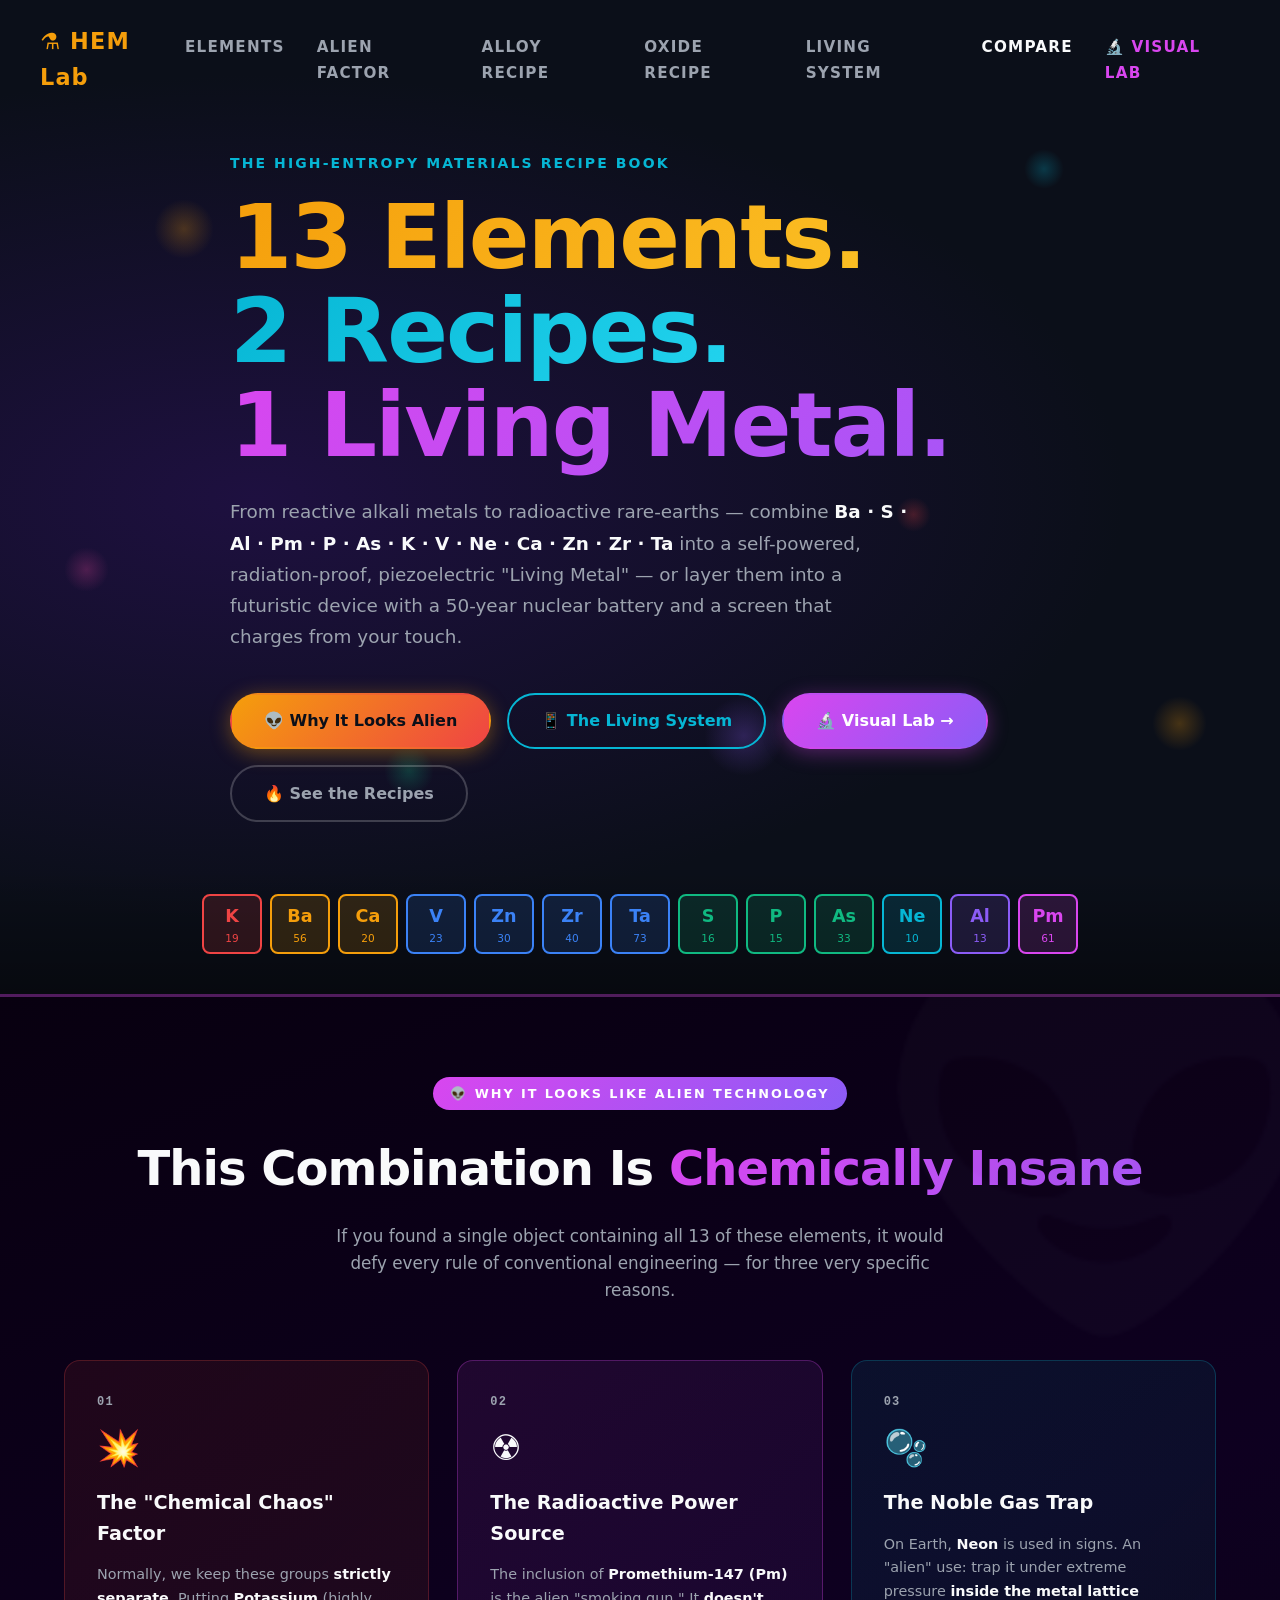
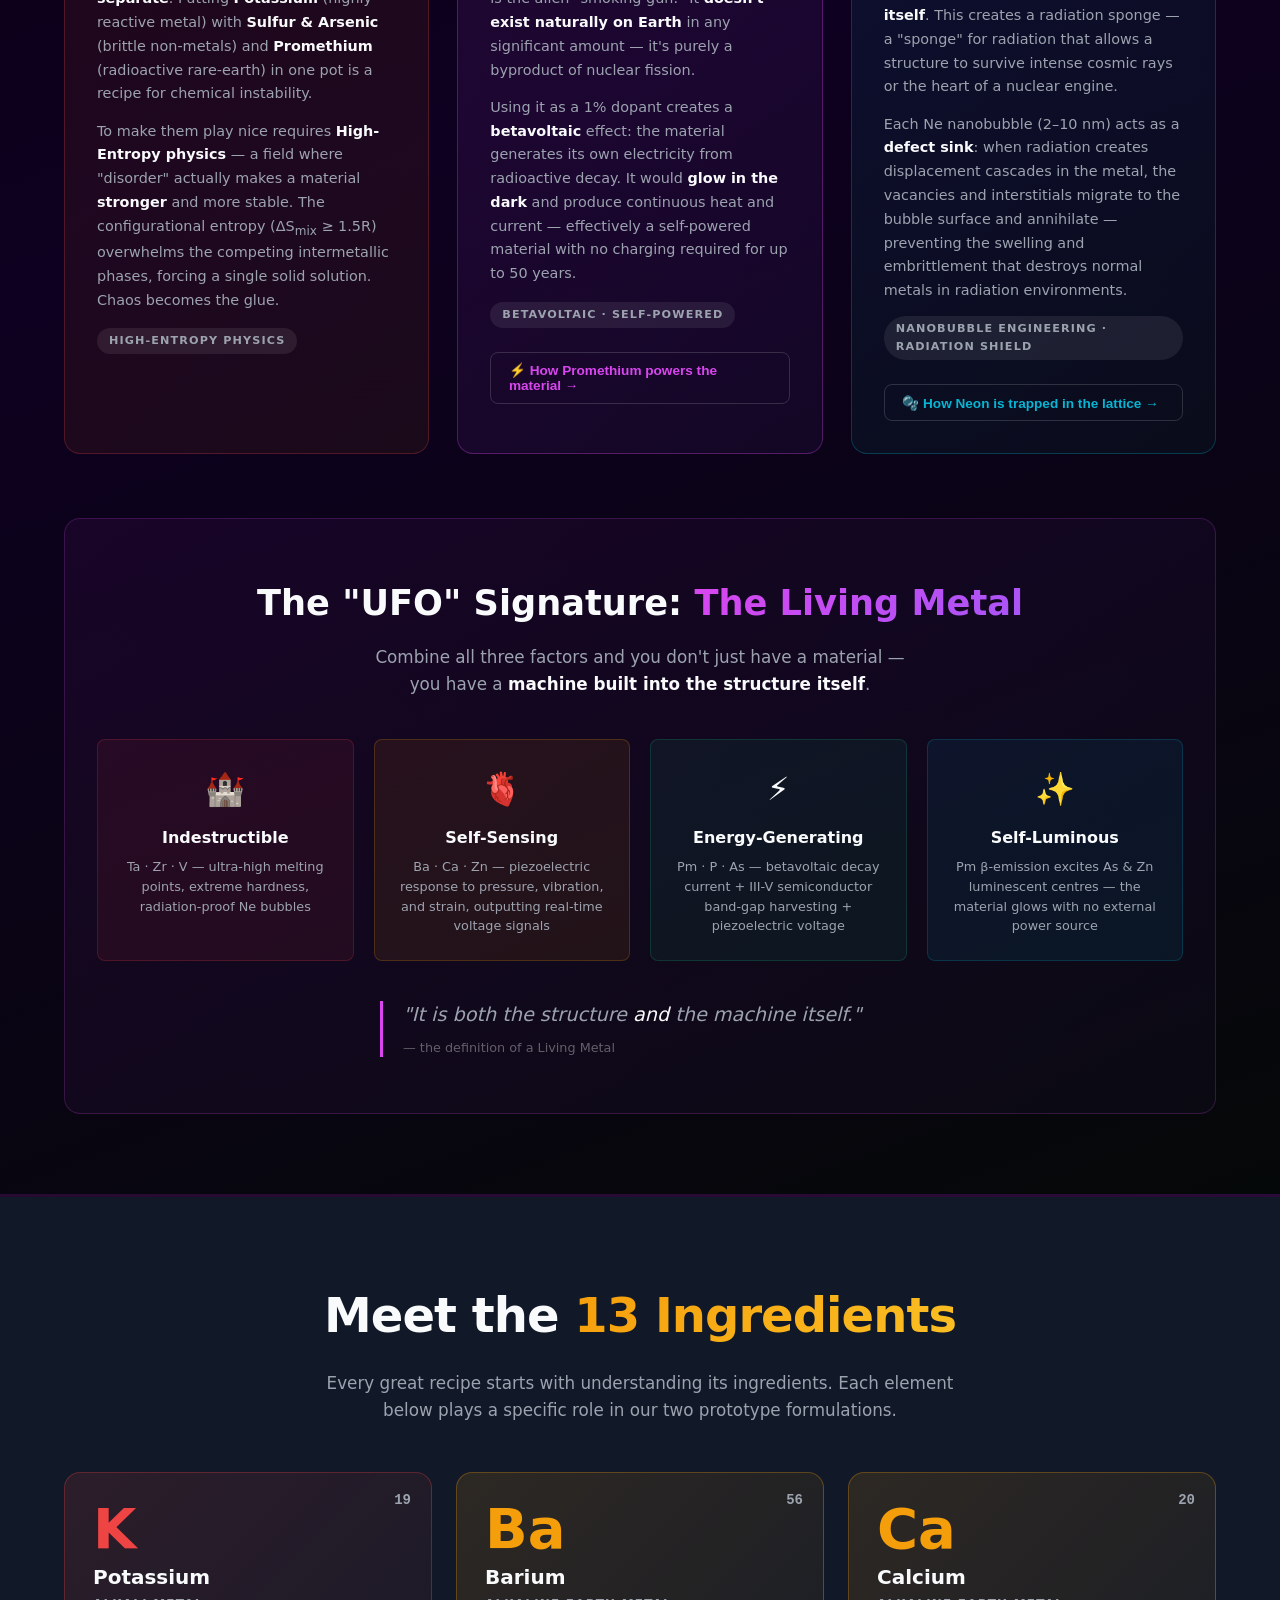
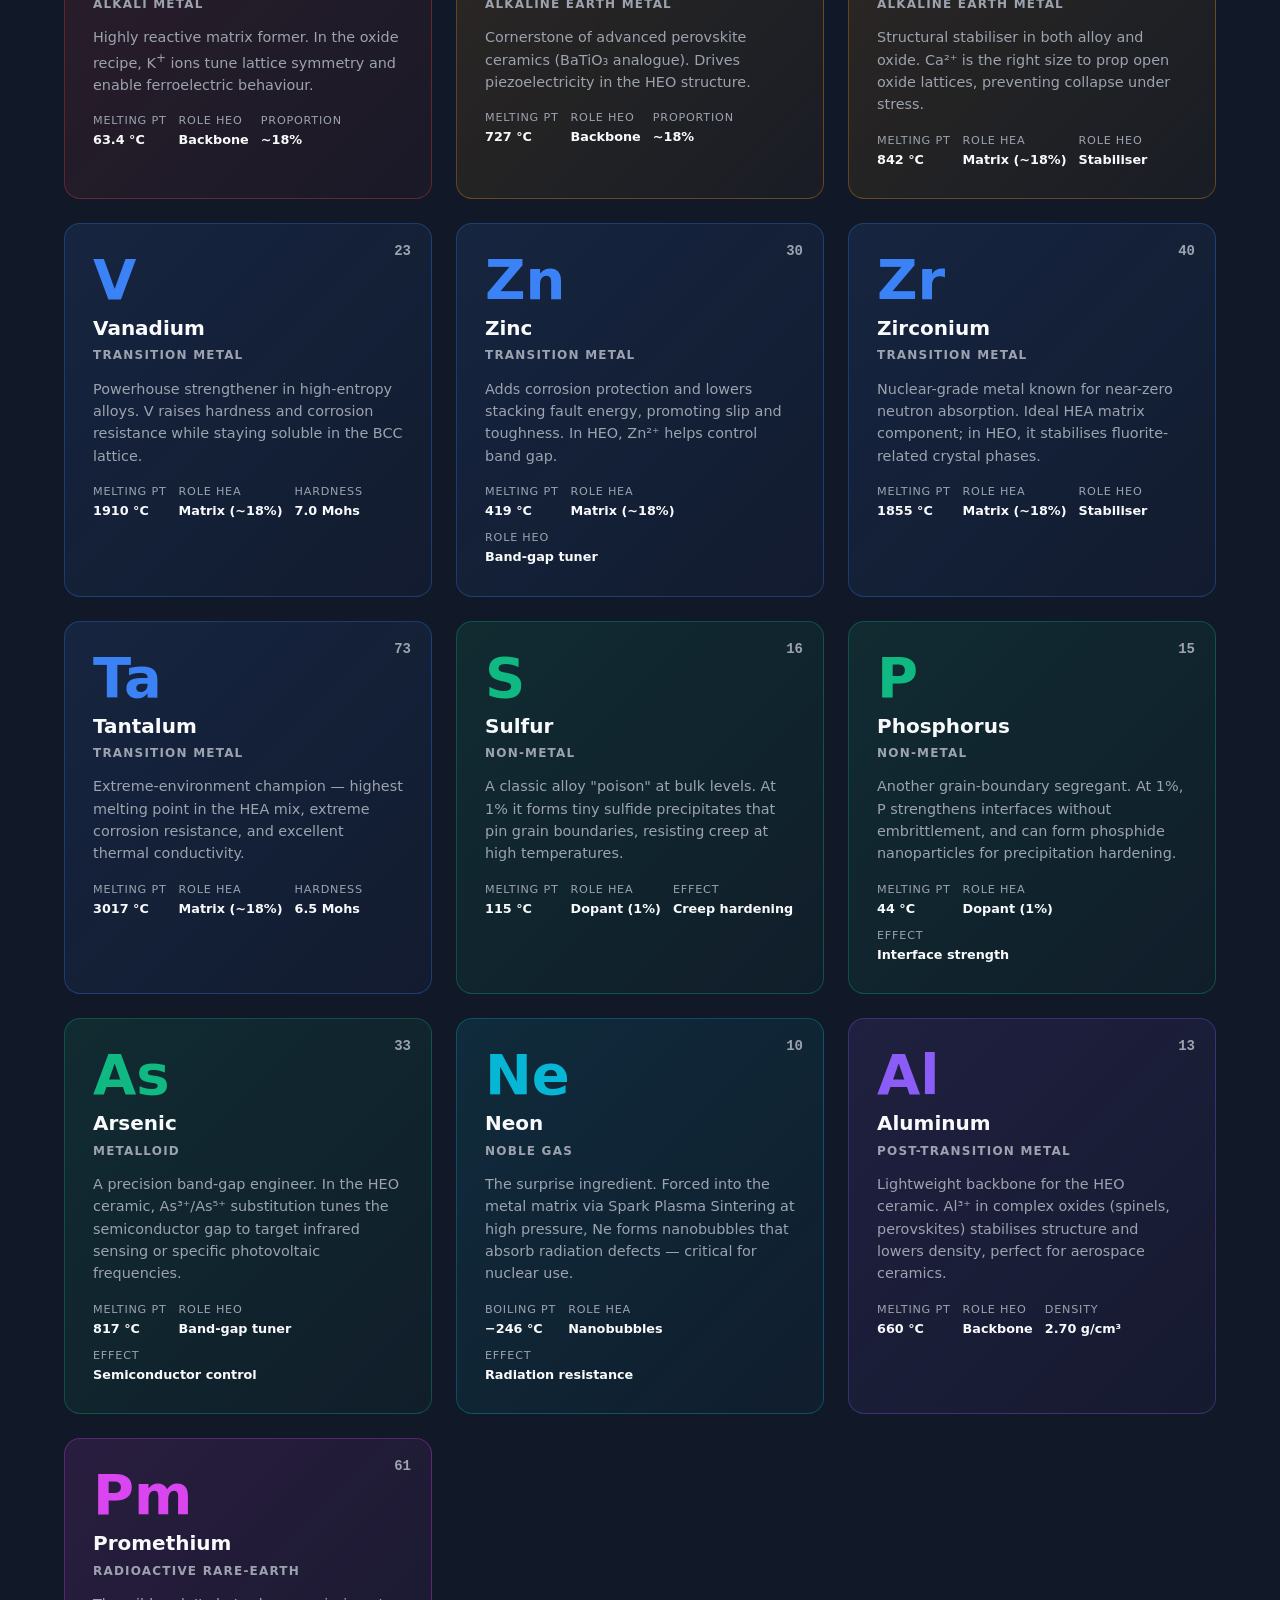
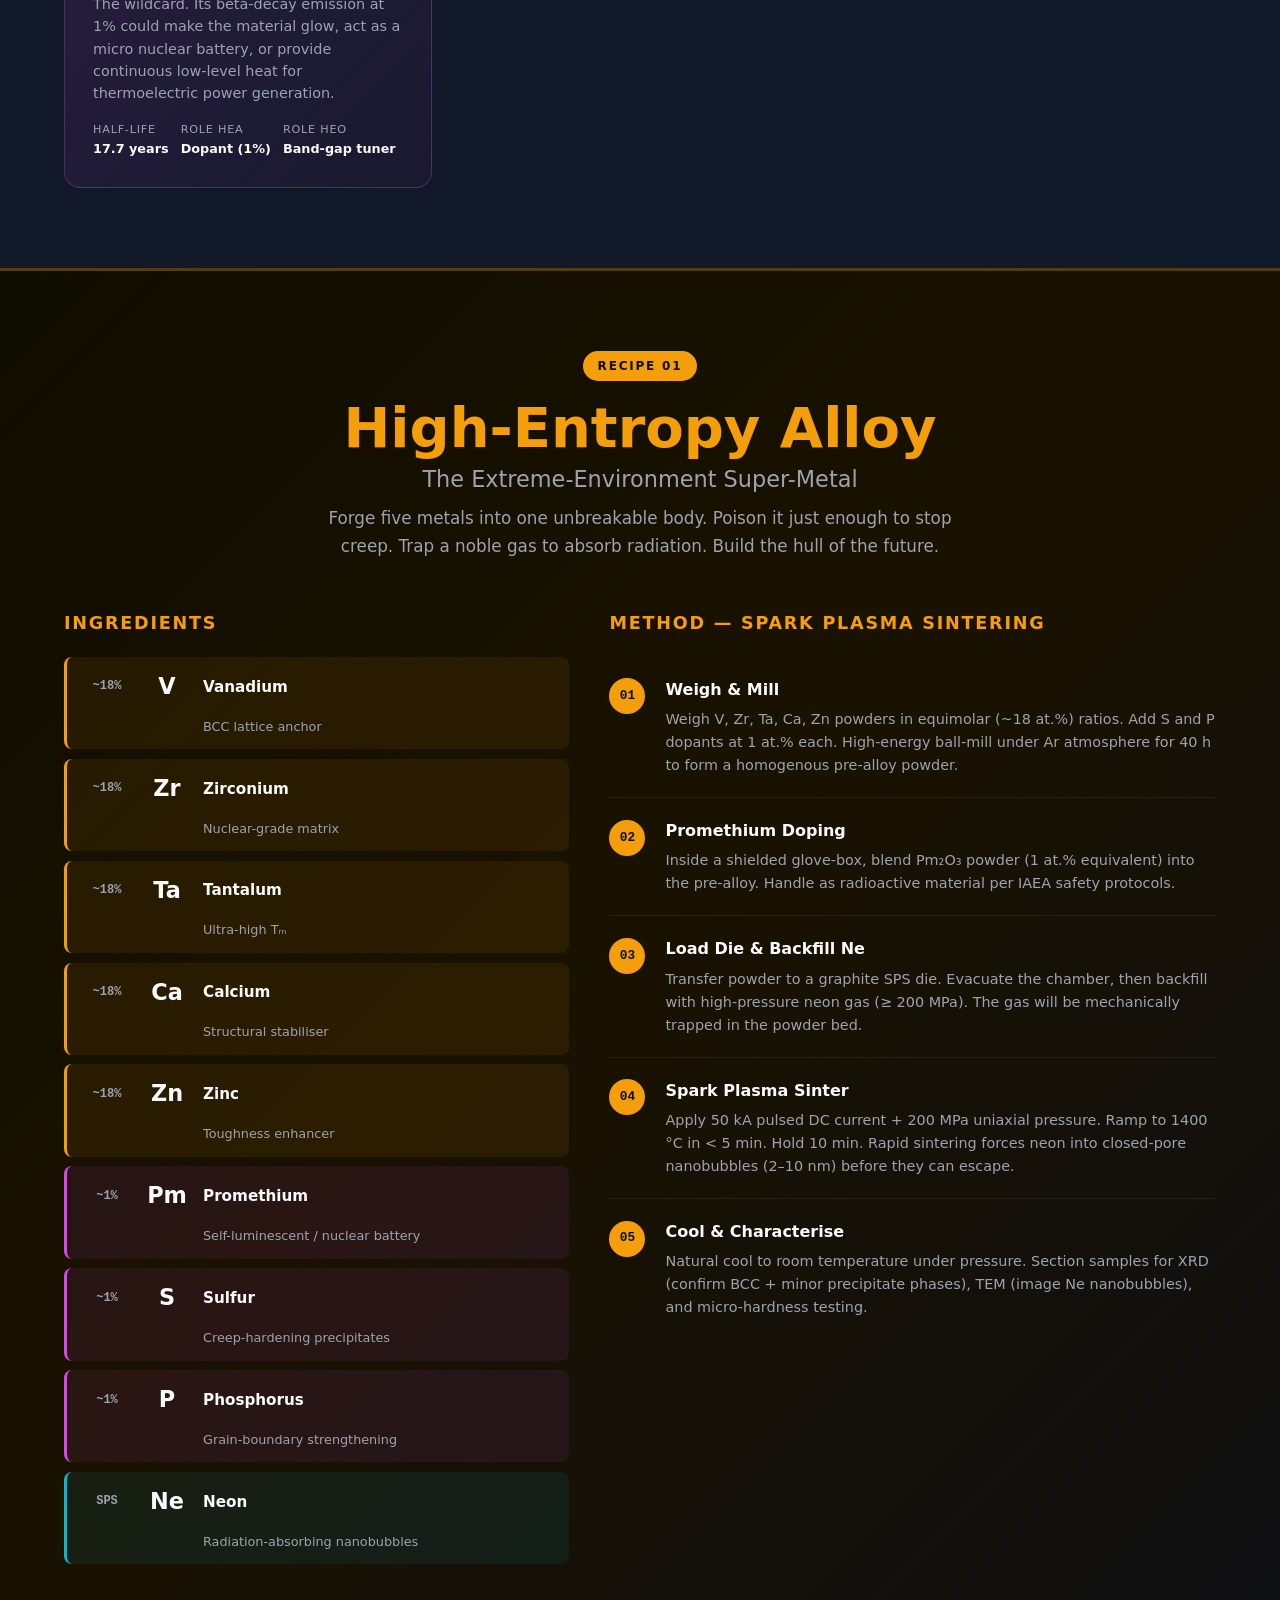
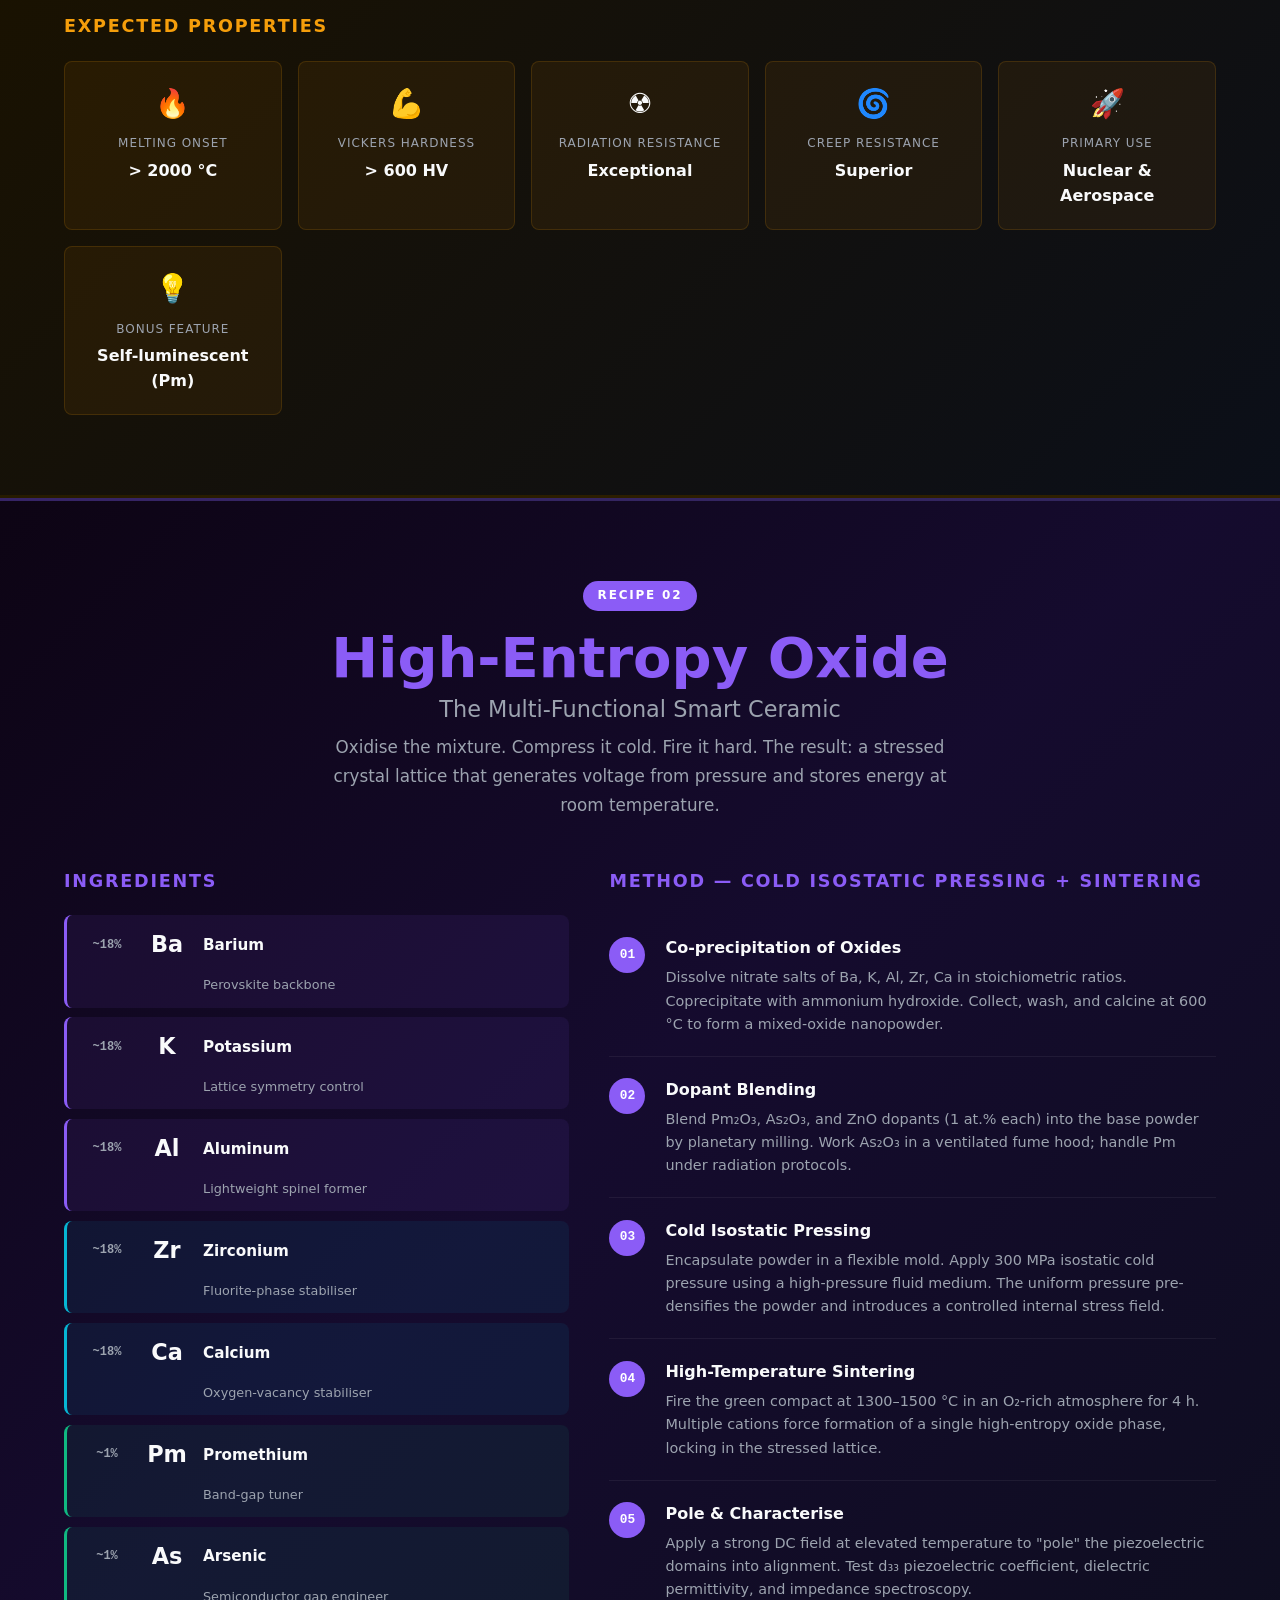
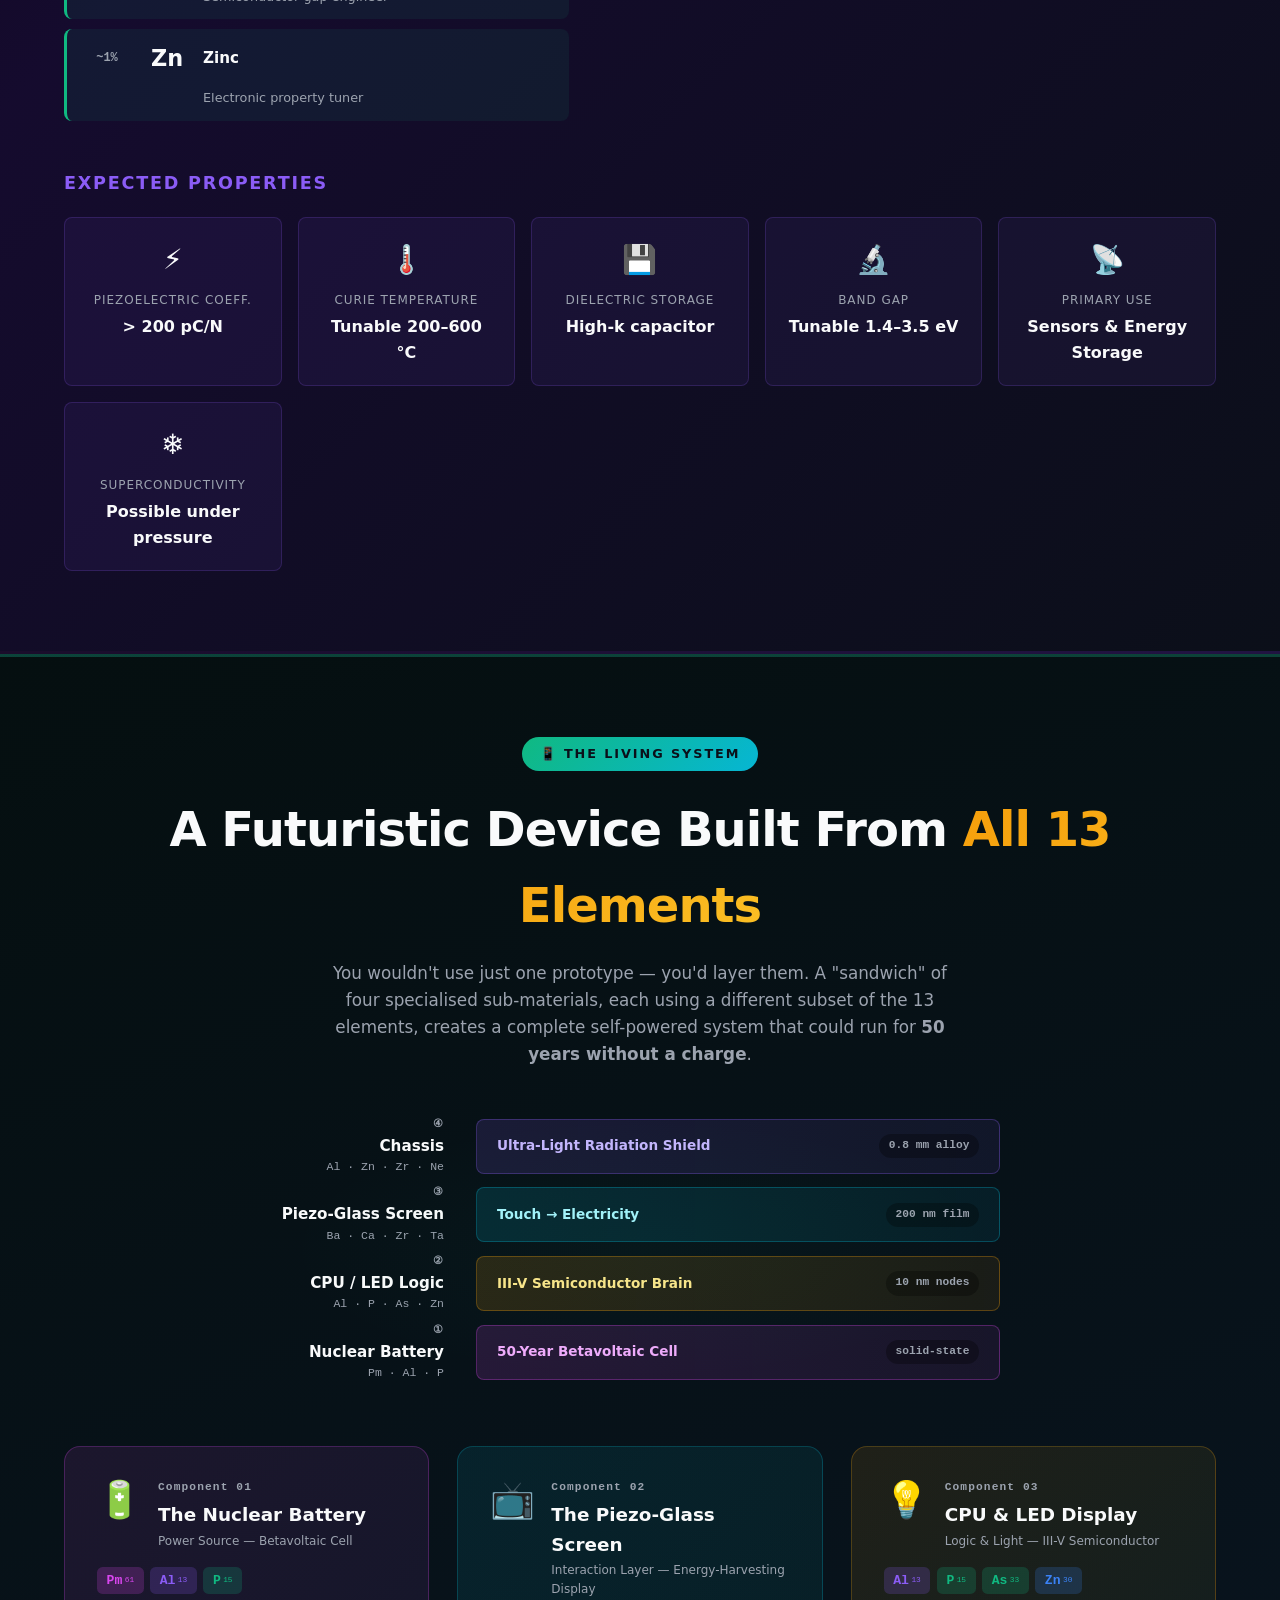
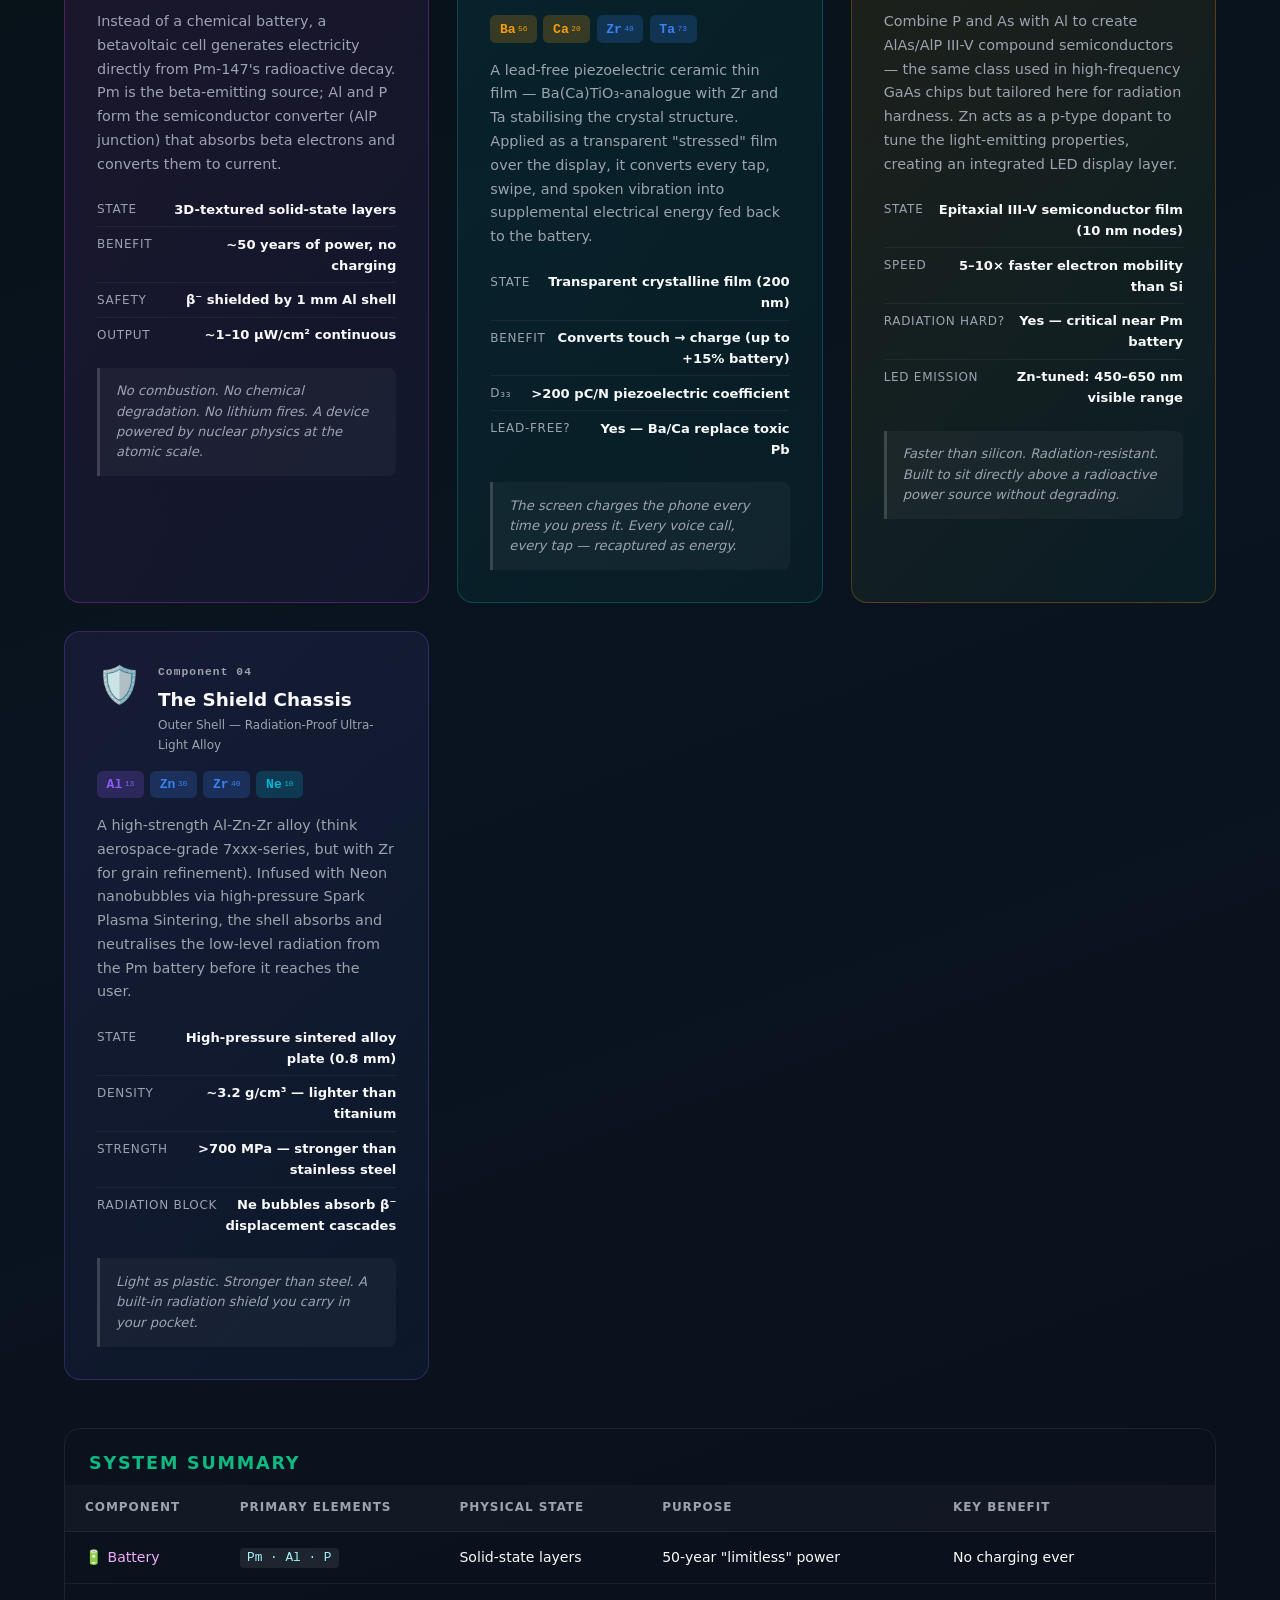
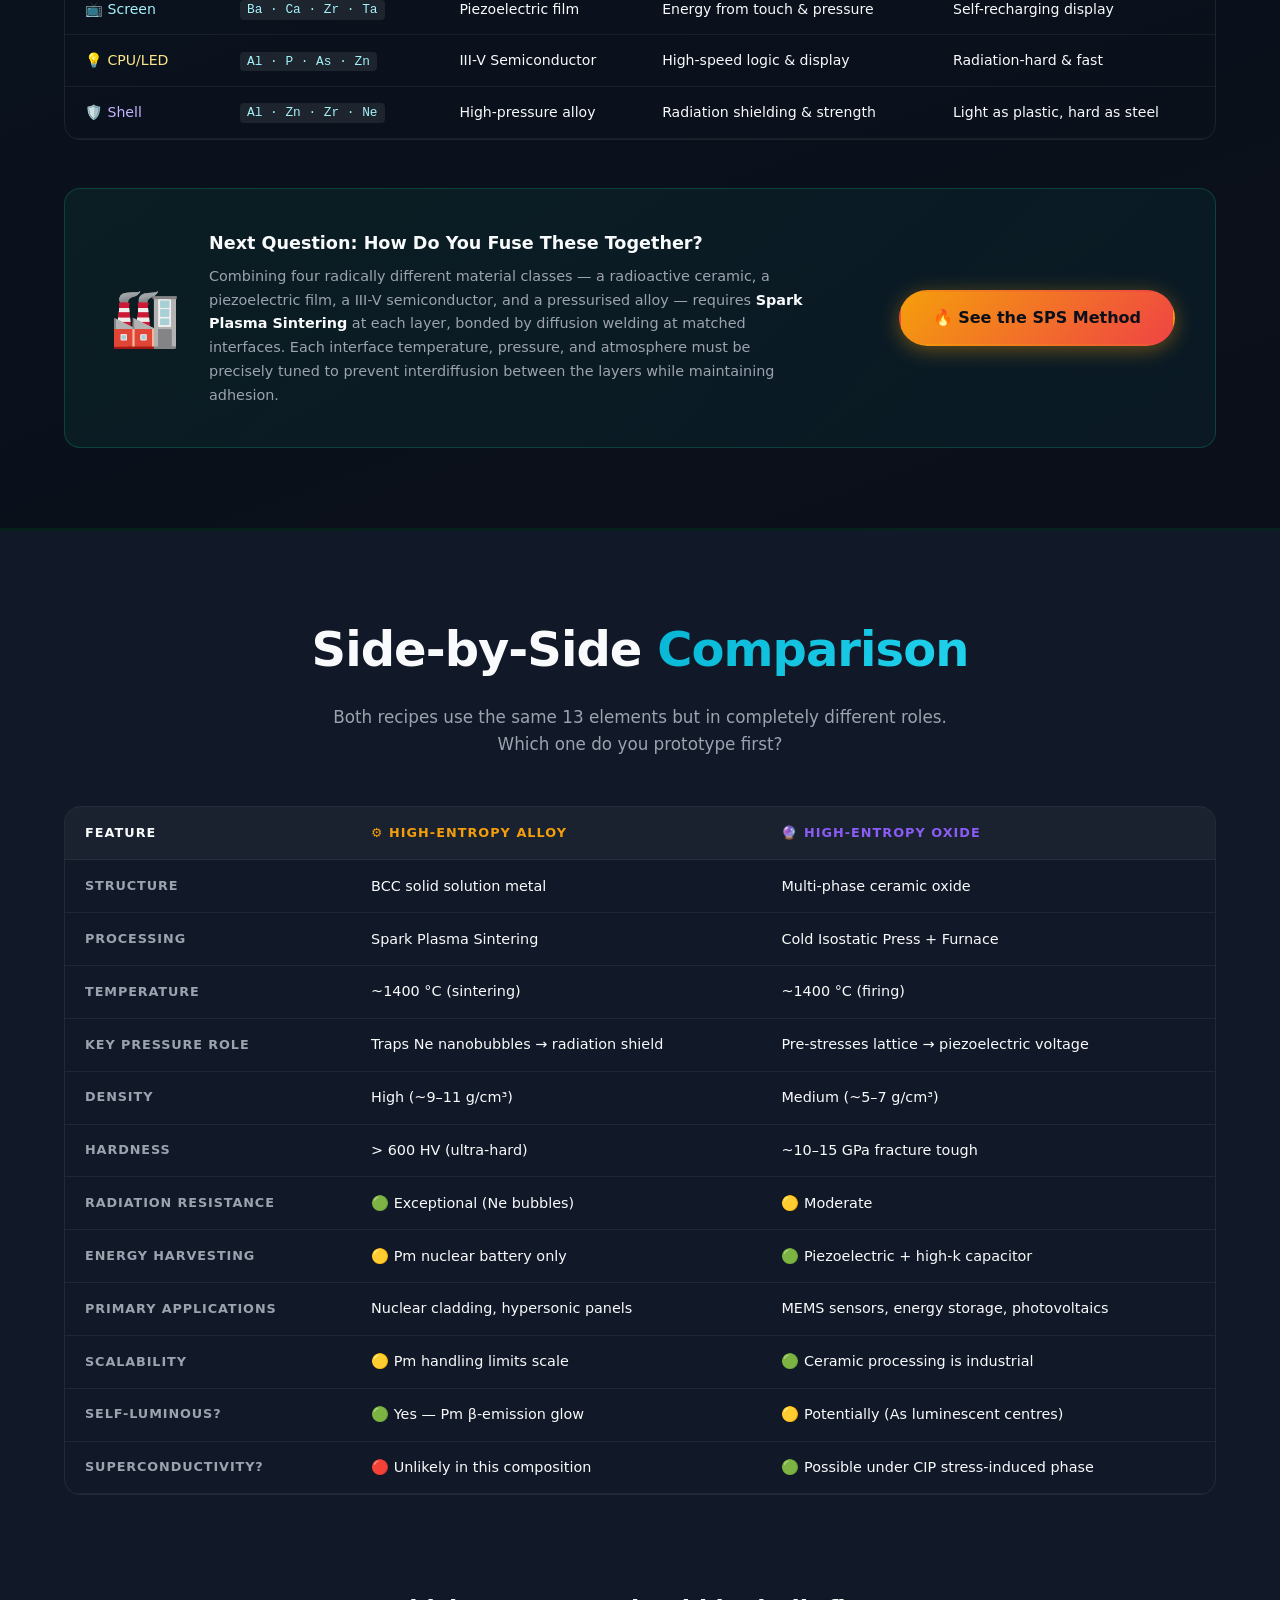
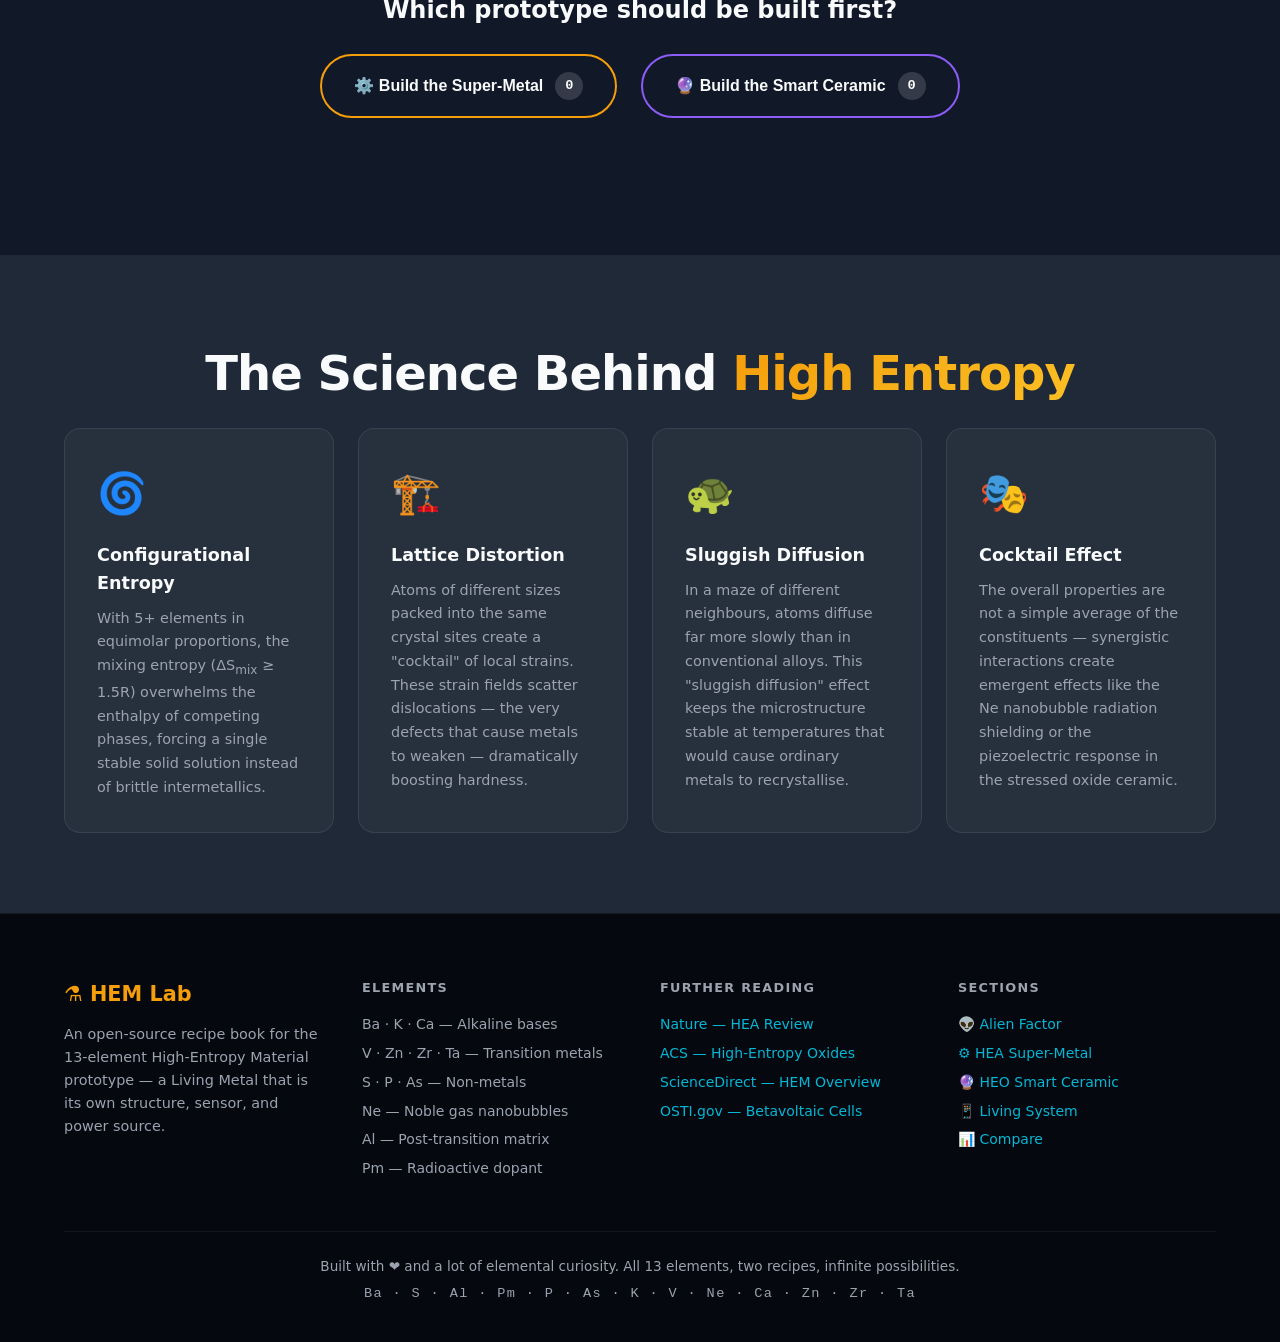
==== commit 1bf896e5: "Add Visual Lab: 4 animated canvas demonstrations with stress slider and radiation simulation Co-auth" ====
--- a/index.html
+++ b/index.html
@@ -29,6 +29,7 @@
         <li><a href="#recipe-heo">Oxide Recipe</a></li>
         <li><a href="#system">Living System</a></li>
         <li><a href="#compare">Compare</a></li>
+        <li><a href="visualize.html" class="nav__link--lab">🔬 Visual Lab</a></li>
       </ul>
     </nav>
 
@@ -48,6 +49,7 @@
       <div class="hero__cta-group">
         <a href="#alien" class="btn btn--primary">👽 Why It Looks Alien</a>
         <a href="#system" class="btn btn--secondary">📱 The Living System</a>
+        <a href="visualize.html" class="btn btn--lab">🔬 Visual Lab →</a>
         <a href="#recipe-hea" class="btn btn--ghost">🔥 See the Recipes</a>
       </div>
     </div>
--- a/styles.css
+++ b/styles.css
@@ -1412,3 +1412,12 @@
 
 .nav__links a.active { color: var(--text-primary); }
 
+
+/* Visual Lab CTA */
+.btn--lab {
+  background: linear-gradient(135deg, #d946ef, #8b5cf6);
+  color: #fff;
+  box-shadow: 0 4px 20px rgba(217,70,239,.35);
+}
+.btn--lab:hover { box-shadow: 0 8px 30px rgba(217,70,239,.55); }
+.nav__link--lab { color: var(--magenta) !important; font-weight: 800 !important; }
